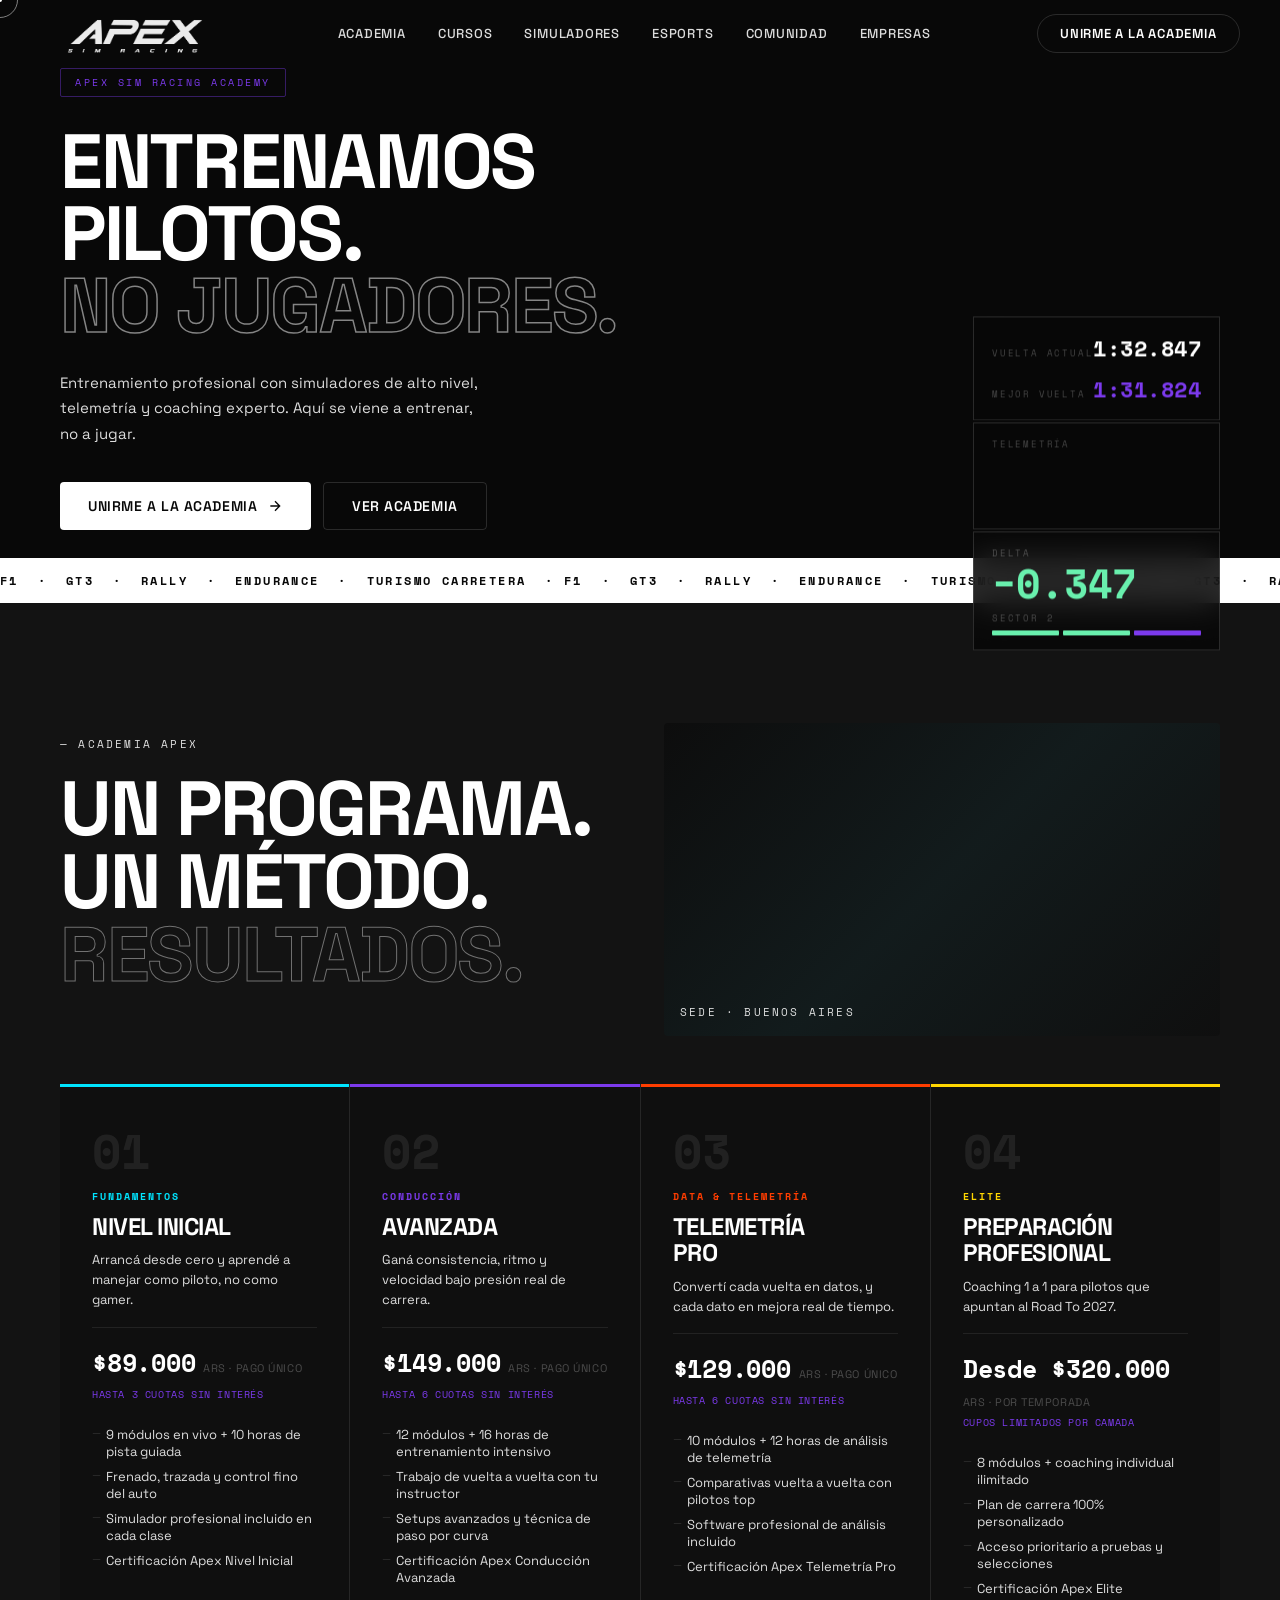
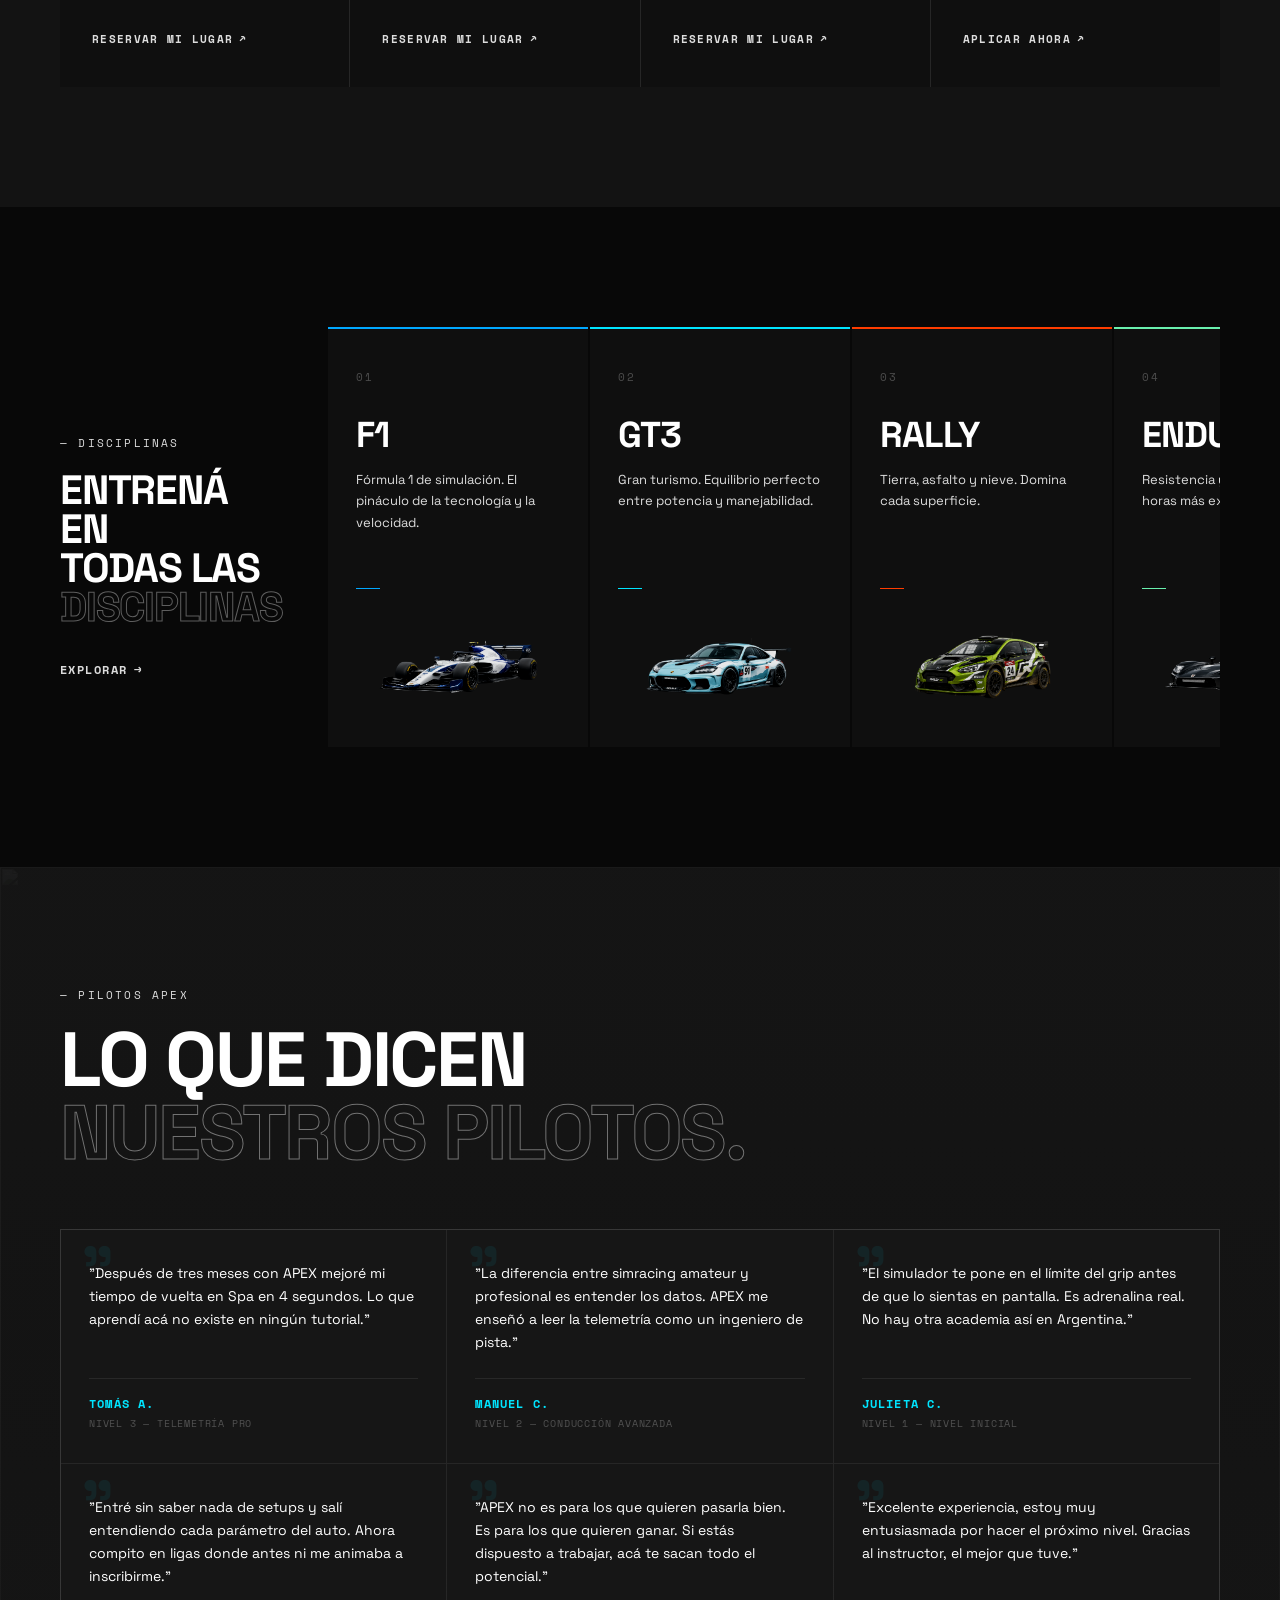
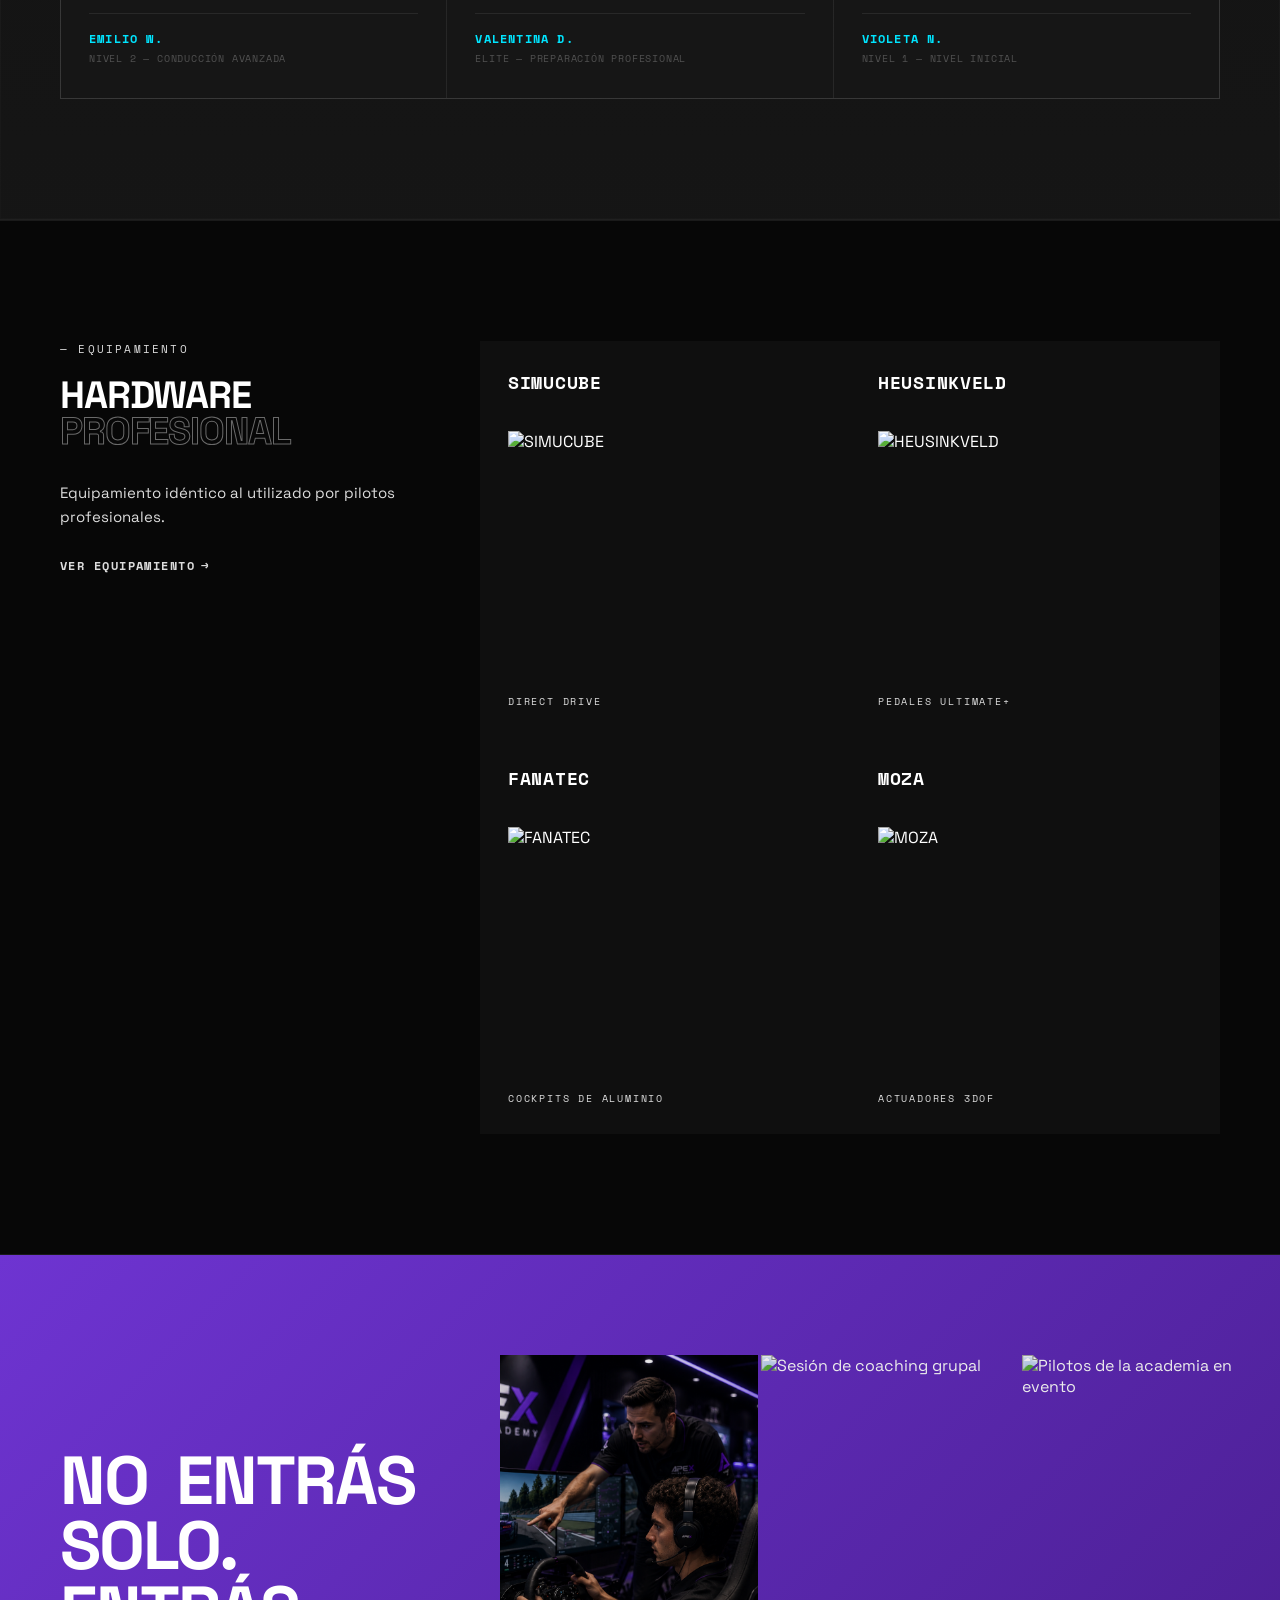
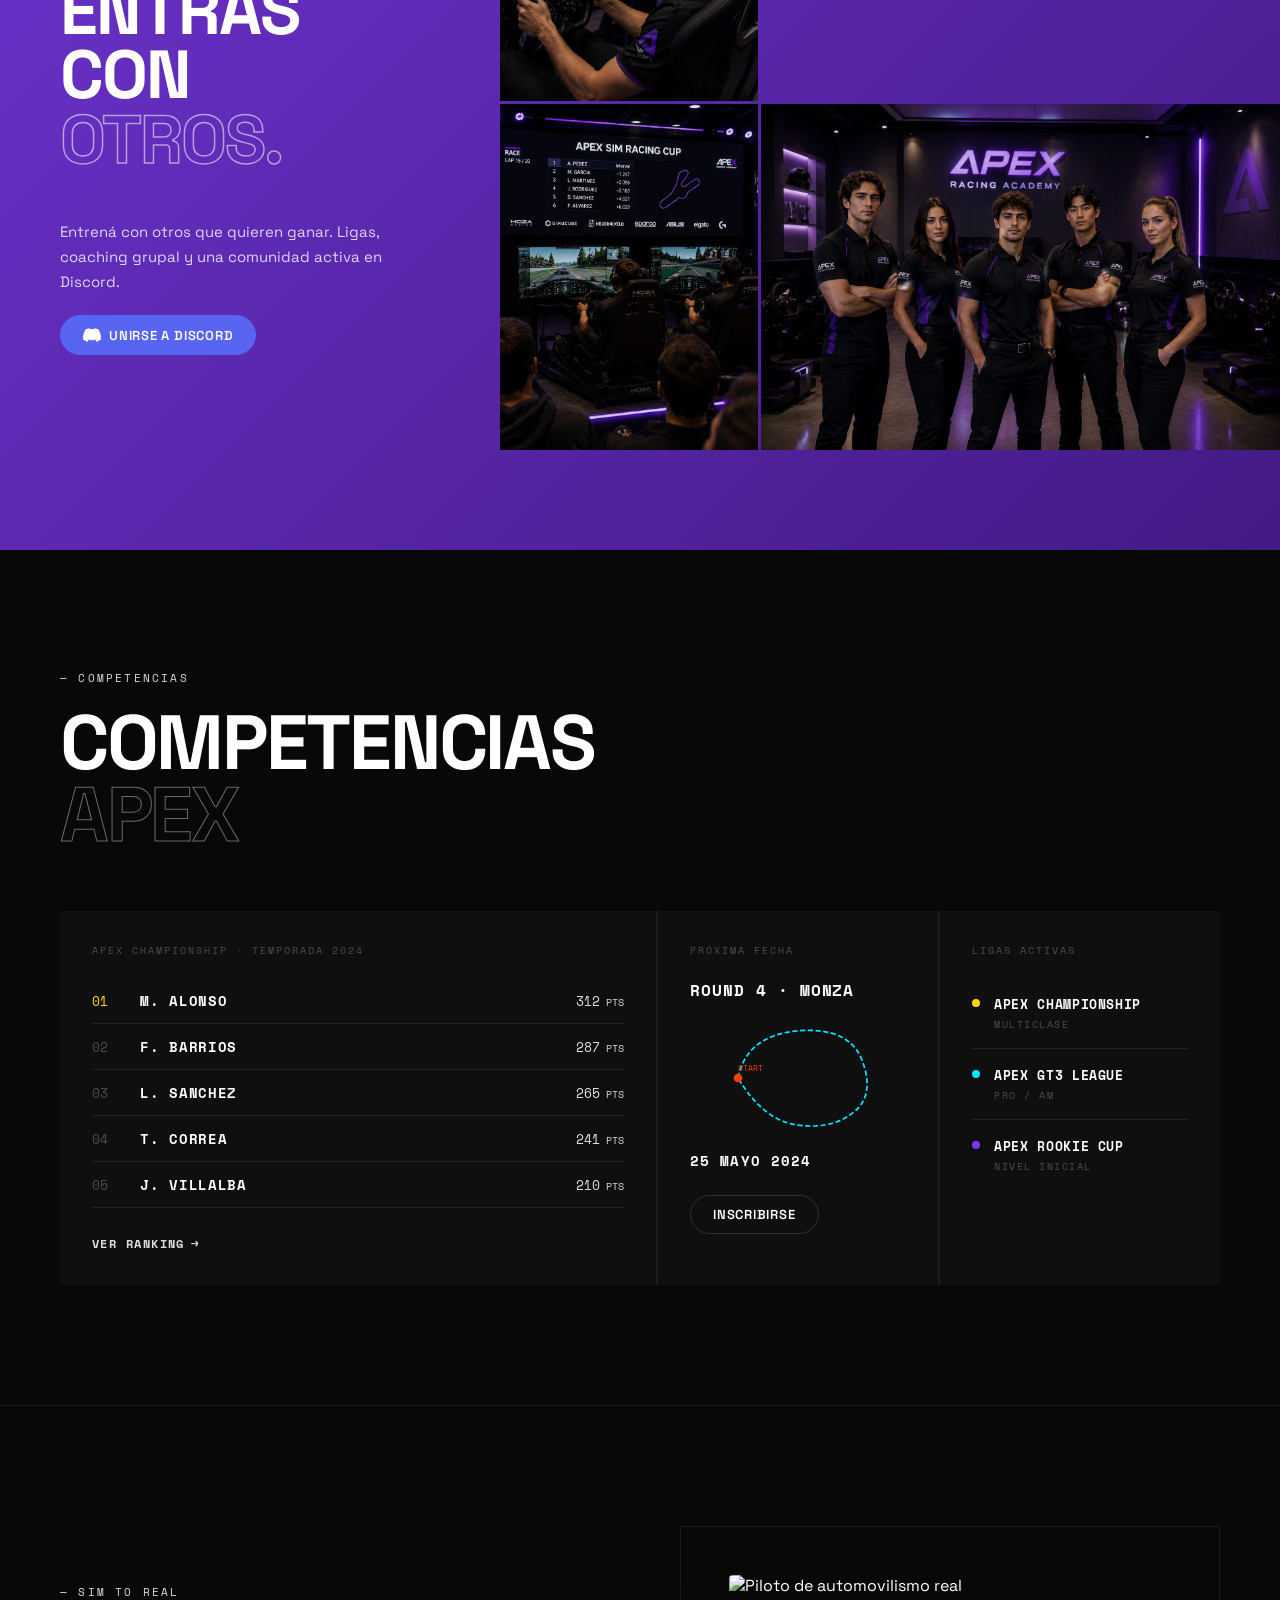
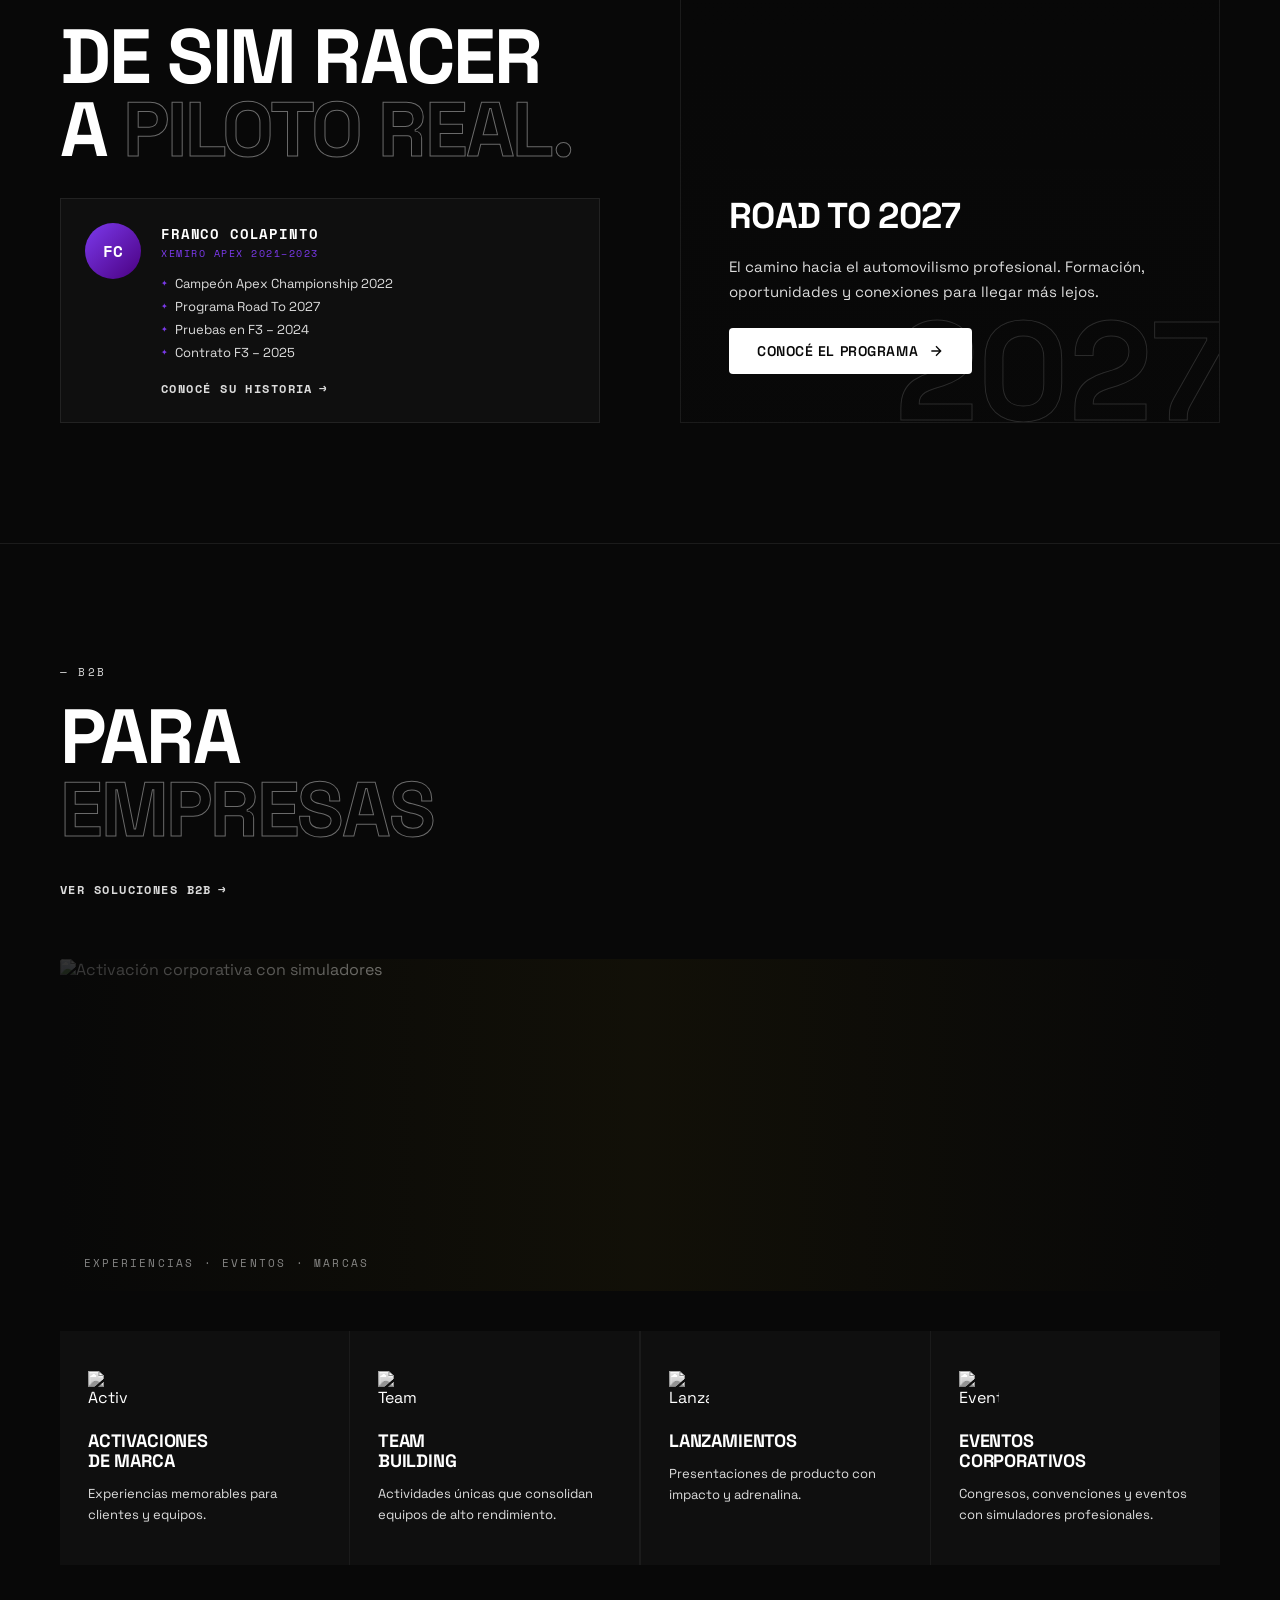
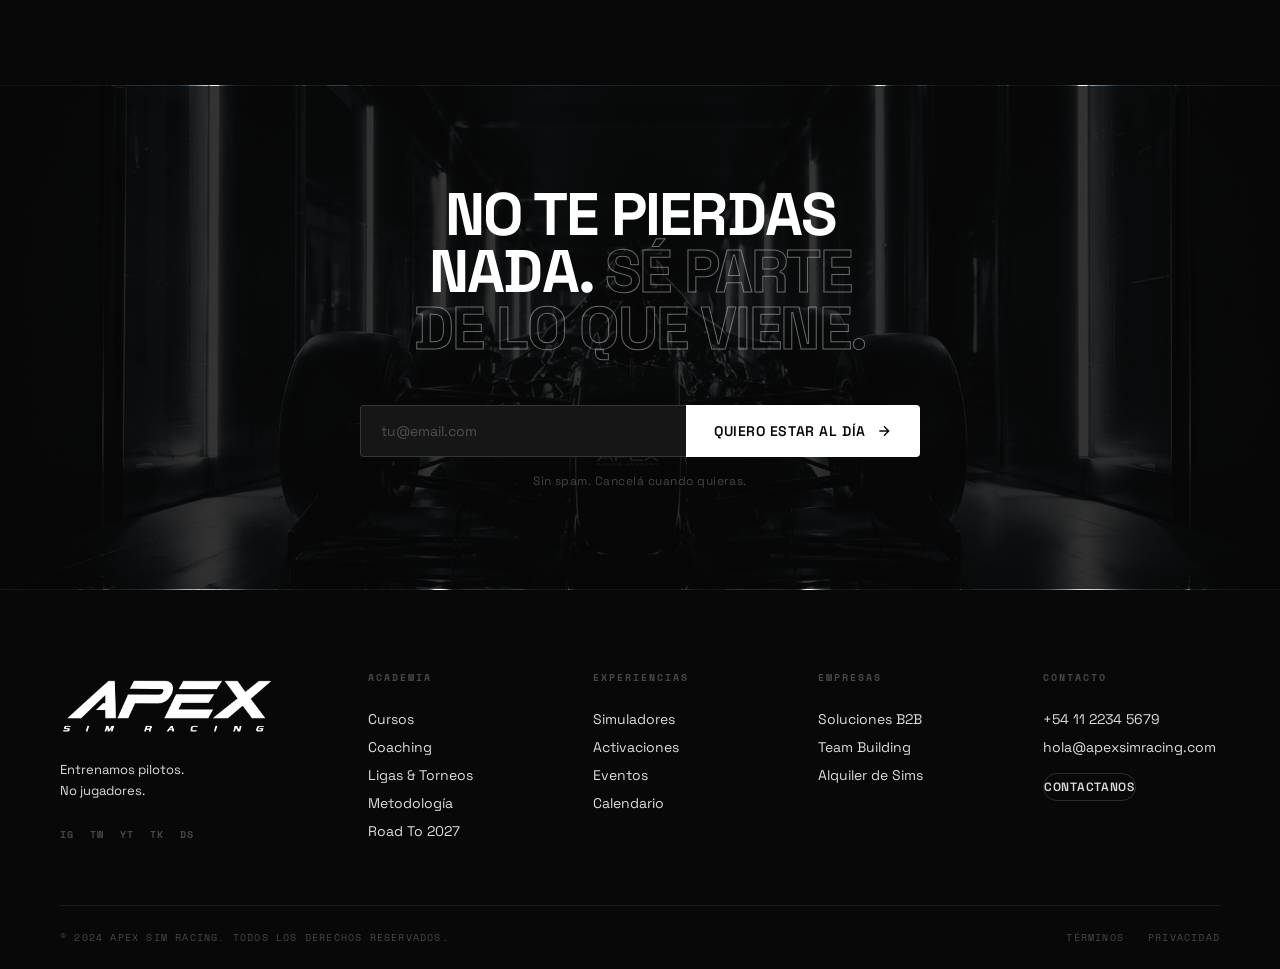
==== index.html @ a7303e26 "preentrega_v1" ====
<!DOCTYPE html>
<html lang="es">
<head>
  <meta charset="UTF-8" />
  <meta name="viewport" content="width=device-width, initial-scale=1.0" />
  <title>APEX Sim Racing Academy</title>
  <link rel="preconnect" href="https://fonts.googleapis.com" />
  <link rel="preconnect" href="https://fonts.gstatic.com" crossorigin />
  <link href="https://fonts.googleapis.com/css2?family=Space+Grotesk:wght@300;400;500;600;700&family=Space+Mono:ital,wght@0,400;0,700;1,400&display=swap" rel="stylesheet" />
  <link rel="stylesheet" href="styles.css" />
</head>
<body>

  <!-- CURSOR -->
  <div class="cursor" id="cursor"></div>
  <div class="cursor-dot" id="cursorDot"></div>

  <!-- NOISE OVERLAY -->
  <canvas class="noise-canvas" id="noiseCanvas"></canvas>

  <!-- ═══ NAVBAR ═══ -->
  <header class="navbar" id="navbar">
    <div class="nav-inner">
      <a href="#" class="nav-logo">
        <div class="disc-car-img">
          <img src="assets/logotipo.png" alt="logoapex" />
        </div>
      </a>

      <nav class="nav-links">
        <a href="#academia" class="nav-link" data-text="Academia">Academia</a>
        <a href="#cursos" class="nav-link" data-text="Cursos">Cursos</a>
        <a href="#simuladores" class="nav-link" data-text="Simuladores">Simuladores</a>
        <a href="#esports" class="nav-link" data-text="Esports">Esports</a>
        <a href="#comunidad" class="nav-link" data-text="Comunidad">Comunidad</a>
        <a href="#empresas" class="nav-link" data-text="Empresas">Empresas</a>
      </nav>

      <div class="nav-actions">
        <a href="#" class="btn-pill magnetic">Unirme a la Academia</a>
        <button class="nav-burger" id="burgerBtn" aria-label="Menu">
          <span></span><span></span>
        </button>
      </div>
    </div>
  </header>

  <!-- MOBILE MENU -->
  <div class="mobile-overlay" id="mobileOverlay">
    <nav class="mobile-nav">
      <a href="#academia">Academia</a>
      <a href="#cursos">Cursos</a>
      <a href="#simuladores">Simuladores</a>
      <a href="#esports">Esports</a>
      <a href="#comunidad">Comunidad</a>
      <a href="#empresas">Empresas</a>
      <a href="#" class="btn-pill">Unirme a la Academia</a>
    </nav>
  </div>

  <!-- ═══ HERO ═══ -->
  <section class="hero-section" id="hero">
      <div class="hero-bg-container"></div>
      
      <div class="hero-visual">
        <video autoplay loop muted playsinline class="hero-video-bg">
          <source src="assets/video_hero.mp4" type="video/mp4">
          Tu navegador no soporta el formato de video.
        </video>
        <div class="hero-img-overlay"></div>
      </div>

    <div class="hero-content">
      <div class="hero-badge glitch-hover" data-text="APEX SIM RACING ACADEMY">APEX SIM RACING ACADEMY</div>

      <h1 class="hero-title">
        <span class="title-line" data-speed="0">ENTRENAMOS</span>
        <span class="title-line" data-speed="0.3">PILOTOS.</span>
        <span class="title-line accent" data-speed="0.6">NO JUGADORES.</span>
      </h1>

      <p class="hero-desc">Entrenamiento profesional con simuladores de alto nivel,<br>telemetría y coaching experto. Aquí se viene a entrenar, <br>no a jugar.</p>

      <div class="hero-cta-row">
        <a href="#" class="btn-primary magnetic">
          <span>Unirme a la Academia</span>
          <svg viewBox="0 0 24 24" fill="none" stroke="currentColor" stroke-width="2"><path d="M5 12h14M12 5l7 7-7 7"/></svg>
        </a>
        <a href="#" class="btn-ghost magnetic">Ver Academia</a>
      </div>
    </div>

    <!-- HUD -->
    <div class="hero-hud" id="heroHud">
      <div class="hud-panel">
        <div class="hud-row">
          <span class="hud-label">VUELTA ACTUAL</span>
          <span class="hud-val" id="lapCurrent">1:32.847</span>
        </div>
        <div class="hud-row">
          <span class="hud-label">MEJOR VUELTA</span>
          <span class="hud-val purple" id="lapBest">1:31.824</span>
        </div>
      </div>
      <div class="hud-panel hud-tele">
        <span class="hud-label">TELEMETRÍA</span>
        <canvas id="teleCanvas" width="180" height="50"></canvas>
      </div>
      <div class="hud-panel">
        <span class="hud-label">DELTA</span>
        <span class="hud-delta" id="deltaVal">−0.347</span>
        <span class="hud-label" style="margin-top:8px">SECTOR 2</span>
        <div class="hud-sectors">
          <div class="sector green"></div>
          <div class="sector green"></div>
          <div class="sector purple"></div>
        </div>
      </div>
    </div>

    <div class="scroll-hint">
      <span>SCROLL</span>
      <div class="scroll-line"></div>
    </div>
  </section>

  <!-- ═══ MARQUEE ═══ -->
  <div class="marquee-bar">
    <div class="marquee-track">
      <span>F1 &nbsp;·&nbsp; GT3 &nbsp;·&nbsp; RALLY &nbsp;·&nbsp; ENDURANCE &nbsp;·&nbsp; TURISMO CARRETERA &nbsp;·&nbsp;</span>
      <span>F1 &nbsp;·&nbsp; GT3 &nbsp;·&nbsp; RALLY &nbsp;·&nbsp; ENDURANCE &nbsp;·&nbsp; TURISMO CARRETERA &nbsp;·&nbsp;</span>
      <span>F1 &nbsp;·&nbsp; GT3 &nbsp;·&nbsp; RALLY &nbsp;·&nbsp; ENDURANCE &nbsp;·&nbsp; TURISMO CARRETERA &nbsp;·&nbsp;</span>
    </div>
  </div>

  <!-- ═══ ACADEMIA ═══ -->
  <section class="section academia-section" id="academia">
    <div class="section-inner">

      <div class="academia-header-wrap">
        <div class="section-header">
          <span class="section-tag">— ACADEMIA APEX</span>
          <h2 class="section-title">UN PROGRAMA.<br>UN MÉTODO.<br><em>RESULTADOS.</em></h2>
        </div>
        <div class="academia-hero-img">
          <video autoplay loop muted playsinline id="Video_intro">
            <source src="assets/Video_intro.mp4" type="video/mp4">
          </video>
          <div class="academia-img-overlay"></div>
          <div class="academia-img-caption">
            <span class="section-tag" style="margin:0">SEDE · BUENOS AIRES</span>
          </div>
        </div>
      </div>


      <div class="programs-track" id="programsTrack">
        <a href="curso-nivel-inicial.html" class="program-card" data-index="01" style="--glow:#00E5FF">
          <div class="card-num">01</div>
          <div class="card-tag" style="color:#00E5FF">FUNDAMENTOS</div>
          <h3>NIVEL INICIAL</h3>
          <p class="card-desc">Arrancá desde cero y aprendé a manejar como piloto, no como gamer.</p>
          <div class="card-price">
            <span class="price-amount">$89.000</span>
            <span class="price-period">ARS · pago único</span>
          </div>
          <span class="price-note">HASTA 3 CUOTAS SIN INTERÉS</span>
          <ul>
            <li>9 módulos en vivo + 10 horas de pista guiada</li>
            <li>Frenado, trazada y control fino del auto</li>
            <li>Simulador profesional incluido en cada clase</li>
            <li>Certificación Apex Nivel Inicial</li>
          </ul>
          <span class="card-link">RESERVAR MI LUGAR <span>↗</span></span>
          <div class="card-glow"></div>
        </a>
    <div class="scroll-hint">
      <span>SCROLL</span>
      <div class="scroll-line"></div>
    </div>
        <div class="program-card" data-index="02" style="--glow:#7C3AED">
          <div class="card-num">02</div>
          <div class="card-tag" style="color:#7C3AED">CONDUCCIÓN</div>
          <h3>AVANZADA</h3>
          <p class="card-desc">Ganá consistencia, ritmo y velocidad bajo presión real de carrera.</p>
          <div class="card-price">
            <span class="price-amount">$149.000</span>
            <span class="price-period">ARS · pago único</span>
          </div>
          <span class="price-note">HASTA 6 CUOTAS SIN INTERÉS</span>
          <ul>
            <li>12 módulos + 16 horas de entrenamiento intensivo</li>
            <li>Trabajo de vuelta a vuelta con tu instructor</li>
            <li>Setups avanzados y técnica de paso por curva</li>
            <li>Certificación Apex Conducción Avanzada</li>
          </ul>
          <a href="#" class="card-link">RESERVAR MI LUGAR <span>↗</span></a>
          <div class="card-glow"></div>
        </div>

        <div class="program-card" data-index="03" style="--glow:#FF3D00">
          <div class="card-num">03</div>
          <div class="card-tag" style="color:#FF3D00">DATA &amp; TELEMETRÍA</div>
          <h3>TELEMETRÍA<br>PRO</h3>
          <p class="card-desc">Convertí cada vuelta en datos, y cada dato en mejora real de tiempo.</p>
          <div class="card-price">
            <span class="price-amount">$129.000</span>
            <span class="price-period">ARS · pago único</span>
          </div>
          <span class="price-note">HASTA 6 CUOTAS SIN INTERÉS</span>
          <ul>
            <li>10 módulos + 12 horas de análisis de telemetría</li>
            <li>Comparativas vuelta a vuelta con pilotos top</li>
            <li>Software profesional de análisis incluido</li>
            <li>Certificación Apex Telemetría Pro</li>
          </ul>
          <a href="#" class="card-link">RESERVAR MI LUGAR <span>↗</span></a>
          <div class="card-glow"></div>
        </div>

        <div class="program-card" data-index="04" style="--glow:#FFD600">
          <div class="card-num">04</div>
          <div class="card-tag" style="color:#FFD600">ELITE</div>
          <h3>PREPARACIÓN<br>PROFESIONAL</h3>
          <p class="card-desc">Coaching 1 a 1 para pilotos que apuntan al Road To 2027.</p>
          <div class="card-price">
            <span class="price-amount">Desde $320.000</span>
            <span class="price-period">ARS · por temporada</span>
          </div>
          <span class="price-note">CUPOS LIMITADOS POR CAMADA</span>
          <ul>
            <li>8 módulos + coaching individual ilimitado</li>
            <li>Plan de carrera 100% personalizado</li>
            <li>Acceso prioritario a pruebas y selecciones</li>
            <li>Certificación Apex Elite</li>
          </ul>
          <a href="#" class="card-link">APLICAR AHORA <span>↗</span></a>
          <div class="card-glow"></div>
        </div>
      </div>
    </div>
  </section>

  <!-- ═══ DISCIPLINES — horizontal scroll ═══ -->
  <section class="section disc-section" id="cursos">
    <div class="disc-sticky">
      <div class="disc-left">
        <span class="section-tag">— DISCIPLINAS</span>
        <h2 class="disc-title">ENTRENÁ EN<br>TODAS LAS<br><em>DISCIPLINAS</em></h2>
        <a href="#" class="link-arrow">EXPLORAR <span>→</span></a>
      </div>
      <div class="disc-scroll-area" id="discScroll">
        <div class="disc-cards-row">
          <div class="disc-card" style="--accent:#00A8FF">
            <div class="disc-inner">
              <span class="disc-num">01</span>
              <h3>F1</h3>
              <p>Fórmula 1 de simulación. El pináculo de la tecnología y la velocidad.</p>
              <div class="disc-line"></div>
              <div class="disc-car-img">
                <img src="assets/auto1.png" alt="F1" />
              </div>
            </div>
          </div>
          <div class="disc-card" style="--accent:#00E5FF">
            <div class="disc-inner">
              <span class="disc-num">02</span>
              <h3>GT3</h3>
              <p>Gran turismo. Equilibrio perfecto entre potencia y manejabilidad.</p>
              <div class="disc-line"></div>
              <div class="disc-car-img">
                <img src="assets/auto2.png" alt="GT3" />
              </div>
            </div>
          </div>
          <div class="disc-card" style="--accent:#FF3D00">
            <div class="disc-inner">
              <span class="disc-num">03</span>
              <h3>RALLY</h3>
              <p>Tierra, asfalto y nieve. Domina cada superficie.</p>
              <div class="disc-line"></div>
              <div class="disc-car-img">
                <img src="assets/auto5.png" alt="Rally" />
              </div>
            </div>
          </div>
          <div class="disc-card" style="--accent:#69F0AE">
            <div class="disc-inner">
              <span class="disc-num">04</span>
              <h3>ENDURANCE</h3>
              <p>Resistencia y estrategia. Las 24 horas más exigentes del sim.</p>
              <div class="disc-line"></div>
              <div class="disc-car-img">
                <img src="assets/auto3.png" alt="Endurance" />
              </div>
            </div>
          </div>
          <div class="disc-card" style="--accent:#FFD600">
            <div class="disc-inner">
              <span class="disc-num">05</span>
              <h3>TURISMO<br>CARRETERA</h3>
              <p>La escuela argentina del automovilismo, en simulación.</p>
              <div class="disc-line"></div>
              <div class="disc-car-img">
                <img src="assets/auto4.png" alt="Turismo Carretera" />
              </div>
            </div>
          </div>
        </div>
      </div>
    </div>
  </section>

  <!-- ═══ TESTIMONIOS ═══ -->
  <section class="section testimonials-section" id="testimonios">
    <div class="testi-bg-img">
      <img src="https://images.unsplash.com/photo-1541348263662-e068662d82af?w=1600&q=70&auto=format&fit=crop" alt="" aria-hidden="true" />
      <div class="testi-bg-overlay"></div>
    </div>
    <div class="section-inner" style="position:relative;z-index:2">
      <div class="section-header">
        <span class="section-tag">— PILOTOS APEX</span>
        <h2 class="section-title">LO QUE DICEN<br><em>NUESTROS PILOTOS.</em></h2>
      </div>

      <div class="testi-grid">
        <div class="testi-card">
          <div class="testi-quote">"Después de tres meses con APEX mejoré mi tiempo de vuelta en Spa en 4 segundos. Lo que aprendí acá no existe en ningún tutorial."</div>
          <div class="testi-author">
            <span class="testi-name">TOMÁS A.</span>
            <span class="testi-level">NIVEL 3 — TELEMETRÍA PRO</span>
          </div>
        </div>
        <div class="testi-card">
          <div class="testi-quote">"La diferencia entre simracing amateur y profesional es entender los datos. APEX me enseñó a leer la telemetría como un ingeniero de pista."</div>
          <div class="testi-author">
            <span class="testi-name">MANUEL C.</span>
            <span class="testi-level">NIVEL 2 — CONDUCCIÓN AVANZADA</span>
          </div>
        </div>
        <div class="testi-card">
          <div class="testi-quote">"El simulador te pone en el límite del grip antes de que lo sientas en pantalla. Es adrenalina real. No hay otra academia así en Argentina."</div>
          <div class="testi-author">
            <span class="testi-name">JULIETA C.</span>
            <span class="testi-level">NIVEL 1 — NIVEL INICIAL</span>
          </div>
        </div>
        <div class="testi-card">
          <div class="testi-quote">"Entré sin saber nada de setups y salí entendiendo cada parámetro del auto. Ahora compito en ligas donde antes ni me animaba a inscribirme."</div>
          <div class="testi-author">
            <span class="testi-name">EMILIO W.</span>
            <span class="testi-level">NIVEL 2 — CONDUCCIÓN AVANZADA</span>
          </div>
        </div>
        <div class="testi-card">
          <div class="testi-quote">"APEX no es para los que quieren pasarla bien. Es para los que quieren ganar. Si estás dispuesto a trabajar, acá te sacan todo el potencial."</div>
          <div class="testi-author">
            <span class="testi-name">VALENTINA D.</span>
            <span class="testi-level">ELITE — PREPARACIÓN PROFESIONAL</span>
          </div>
        </div>
        <div class="testi-card">
          <div class="testi-quote">"Excelente experiencia, estoy muy entusiasmada por hacer el próximo nivel. Gracias al instructor, el mejor que tuve."</div>
          <div class="testi-author">
            <span class="testi-name">VIOLETA N.</span>
            <span class="testi-level">NIVEL 1 — NIVEL INICIAL</span>
          </div>
        </div>
      </div>
    </div><!-- /.section-inner -->
  </section>

  <!-- ═══ HARDWARE ═══ -->
  <section class="section hardware-section" id="simuladores">
    <div class="section-inner hardware-layout">
      <div class="hw-header">
        <span class="section-tag">— EQUIPAMIENTO</span>
        <h2 class="section-title">HARDWARE<br><em>PROFESIONAL</em></h2>
        <p class="hw-desc">Equipamiento idéntico al utilizado por pilotos profesionales.</p>
        <a href="#" class="link-arrow">VER EQUIPAMIENTO <span>→</span></a>
      </div>

      <div class="hw-brands">
        <div class="hw-brand" data-brand="SIMUCUBE">
          <div class="hw-brand-inner">
            <span class="hw-brand-name">SIMUCUBE</span>
            <img src="assets/simucube.png" alt="SIMUCUBE" />
            <span class="hw-brand-tag">DIRECT DRIVE</span>
          </div>
          <div class="hw-brand-line"></div>
        </div>
        <div class="hw-brand" data-brand="HEUSINKVELD">
          <div class="hw-brand-inner">
            <span class="hw-brand-name">HEUSINKVELD</span>
            <img src="assets/heusinkveld.png" alt="HEUSINKVELD" />
            <span class="hw-brand-tag">PEDALES ULTIMATE+</span>
          </div>
          <div class="hw-brand-line"></div>
        </div>
        <div class="hw-brand" data-brand="FANATEC">
          <div class="hw-brand-inner">
            <span class="hw-brand-name">FANATEC</span>
            <img src="assets/fanatec.png" alt="FANATEC" />
            <span class="hw-brand-tag">COCKPITS DE ALUMINIO</span>
          </div>
          <div class="hw-brand-line"></div>
        </div>
        <div class="hw-brand" data-brand="MOZA">
          <div class="hw-brand-inner">
            <span class="hw-brand-name">MOZA</span>
            <img src="assets/moza.png" alt="MOZA" />
            <span class="hw-brand-tag">ACTUADORES 3DOF</span>
          </div>
          <div class="hw-brand-line"></div>
        </div>
      </div>
    </div>
  </section>

  <!-- ═══ COMMUNITY ═══ -->
  <section class="section community-section" id="comunidad">
    <div class="community-inner">
      <h2 class="community-title">
        <span class="reveal-word">NO</span>
        <span class="reveal-word">ENTRÁS</span>
        <span class="reveal-word">SOLO.</span>
        <br>
        <span class="reveal-word">ENTRÁS CON</span>
        <span class="reveal-word accent">OTROS.</span>
      </h2>
      <div class="community-sub">
        <p>Entrená con otros que quieren ganar. Ligas, coaching grupal y una comunidad activa en Discord.</p>
        <a href="#" class="btn-pill magnetic discord-btn">
          <svg viewBox="0 0 24 24" width="18" height="18" fill="currentColor"><path d="M20.317 4.37a19.791 19.791 0 0 0-4.885-1.515.074.074 0 0 0-.079.037c-.21.375-.444.864-.608 1.25a18.27 18.27 0 0 0-5.487 0 12.64 12.64 0 0 0-.617-1.25.077.077 0 0 0-.079-.037A19.736 19.736 0 0 0 3.677 4.37a.07.07 0 0 0-.032.027C.533 9.046-.32 13.58.099 18.057.101 18.08.11 18.1.128 18.115a19.9 19.9 0 0 0 5.993 3.03.078.078 0 0 0 .084-.028 14.09 14.09 0 0 0 1.226-1.994.076.076 0 0 0-.041-.106 13.107 13.107 0 0 1-1.872-.892.077.077 0 0 1-.008-.128 10.2 10.2 0 0 0 .372-.292.074.074 0 0 1 .077-.01c3.928 1.793 8.18 1.793 12.062 0a.074.074 0 0 1 .078.01c.12.098.246.198.373.292a.077.077 0 0 1-.006.127 12.299 12.299 0 0 1-1.873.892.077.077 0 0 0-.041.107c.36.698.772 1.362 1.225 1.993a.076.076 0 0 0 .084.028 19.839 19.839 0 0 0 6.002-3.03.077.077 0 0 0 .032-.054c.5-5.177-.838-9.674-3.549-13.66a.061.061 0 0 0-.031-.03z"/></svg>
          Unirse a Discord
        </a>
      </div>
    </div>
    <div class="community-grid" id="communityGrid">
      <img src="assets/Entrenamiento_APEX.png" alt="Piloto entrenando en simulador Apex" />
      <img src="assets/gallery4.jpg" alt="Sesión de coaching grupal" />
      <img src="assets/gallery5.jpg" alt="Pilotos de la academia en evento" />
      <img src="assets/Competencia_APEX_Cup.png" alt="Comunidad Apex compitiendo en liga" />
      <img class="cg-wide" src="assets/Equipo_Apex.png" alt="Encuentro de la comunidad Apex Sim Racing" />
    </div>
  </section>

  <!-- ═══ COMPETITIONS ═══ -->
  <section class="section competitions-section" id="esports">
    <div class="section-inner">
      <div class="comp-header">
        <span class="section-tag">— COMPETENCIAS</span>
        <h2 class="section-title">COMPETENCIAS<br><em>APEX</em></h2>
      </div>

      <div class="comp-grid">
        <div class="comp-standings">
          <div class="comp-label">APEX CHAMPIONSHIP · TEMPORADA 2024</div>
          <table class="standings">
            <tr class="s-row first"><td class="s-pos">01</td><td class="s-name">M. ALONSO</td><td class="s-pts">312</td></tr>
            <tr class="s-row"><td class="s-pos">02</td><td class="s-name">F. BARRIOS</td><td class="s-pts">287</td></tr>
            <tr class="s-row"><td class="s-pos">03</td><td class="s-name">L. SANCHEZ</td><td class="s-pts">265</td></tr>
            <tr class="s-row"><td class="s-pos">04</td><td class="s-name">T. CORREA</td><td class="s-pts">241</td></tr>
            <tr class="s-row"><td class="s-pos">05</td><td class="s-name">J. VILLALBA</td><td class="s-pts">210</td></tr>
          </table>
          <a href="#" class="link-arrow">VER RANKING <span>→</span></a>
        </div>

        <div class="comp-next">
          <div class="comp-label">PRÓXIMA FECHA</div>
          <div class="next-race-name">ROUND 4 · MONZA</div>
          <svg viewBox="0 0 200 140" class="track-svg">
            <path d="M30,70 Q40,20 100,15 Q160,10 175,50 Q190,90 165,110 Q140,130 100,125 Q60,120 30,70Z" fill="none" stroke="#00E5FF" stroke-width="2" stroke-dasharray="6,3"/>
            <circle cx="30" cy="70" r="5" fill="#FF3D00"/>
            <text x="30" y="62" fill="#FF3D00" font-size="9" font-family="Space Mono">START</text>
          </svg>
          <div class="next-date">25 MAYO 2024</div>
          <a href="#" class="btn-pill magnetic" style="margin-top:16px;display:inline-block">INSCRIBIRSE</a>
        </div>

        <div class="comp-leagues">
          <div class="comp-label">LIGAS ACTIVAS</div>
          <div class="league-item">
            <div class="league-dot" style="background:#FFD600"></div>
            <div>
              <div class="league-name">APEX CHAMPIONSHIP</div>
              <div class="league-class">MULTICLASE</div>
            </div>
          </div>
          <div class="league-item">
            <div class="league-dot" style="background:#00E5FF"></div>
            <div>
              <div class="league-name">APEX GT3 LEAGUE</div>
              <div class="league-class">PRO / AM</div>
            </div>
          </div>
          <div class="league-item">
            <div class="league-dot" style="background:#7C3AED"></div>
            <div>
              <div class="league-name">APEX ROOKIE CUP</div>
              <div class="league-class">NIVEL INICIAL</div>
            </div>
          </div>
        </div>
      </div>
    </div>
  </section>

  <!-- ═══ SIM TO REAL ═══ -->
  <section class="section str-section">
    <div class="str-inner">
      <div class="str-text">
        <span class="section-tag">— SIM TO REAL</span>
        <h2 class="section-title">DE SIM RACER<br>A <em>PILOTO REAL.</em></h2>
        <div class="driver-card">
          <div class="driver-avatar">FC</div>
          <div>
            <div class="driver-name">FRANCO COLAPINTO</div>
            <div class="driver-era">XEMIRO APEX 2021–2023</div>
            <ul class="driver-list">
              <li>Campeón Apex Championship 2022</li>
              <li>Programa Road To 2027</li>
              <li>Pruebas en F3 – 2024</li>
              <li>Contrato F3 – 2025</li>
            </ul>
            <a href="#" class="link-arrow">CONOCÉ SU HISTORIA <span>→</span></a>
          </div>
        </div>
      </div>
      <div class="str-road">
        <div class="str-road-img">
          <img src="https://images.unsplash.com/photo-1504701954957-2010ec3bcec1?w=700&q=80&auto=format&fit=crop" alt="Piloto de automovilismo real" />
          <div class="str-road-img-overlay"></div>
        </div>
        <div class="road-year">2027</div>
        <h3>ROAD TO 2027</h3>
        <p>El camino hacia el automovilismo profesional. Formación, oportunidades y conexiones para llegar más lejos.</p>
        <a href="#" class="btn-primary magnetic" style="margin-top:24px">
          <span>Conocé el Programa</span>
          <svg viewBox="0 0 24 24" fill="none" stroke="currentColor" stroke-width="2"><path d="M5 12h14M12 5l7 7-7 7"/></svg>
        </a>
      </div>
    </div>
  </section>

  <!-- ═══ EMPRESAS ═══ -->
  <section class="section empresas-section" id="empresas">
    <div class="section-inner">
      <div class="emp-header">
        <span class="section-tag">— B2B</span>
        <h2 class="section-title">PARA<br><em>EMPRESAS</em></h2>
        <a href="#" class="link-arrow">VER SOLUCIONES B2B <span>→</span></a>
      </div>
        <div class="emp-img-banner">
        <img src="https://images.unsplash.com/photo-1511578194003-00c80e42dc9b?w=1400&q=80&auto=format&fit=crop" alt="Activación corporativa con simuladores" />
        <div class="emp-img-overlay"></div>
        <div class="emp-img-text">
          <span class="section-tag" style="margin:0;color:rgba(255,255,255,0.5)">EXPERIENCIAS · EVENTOS · MARCAS</span>
        </div>
      </div>
      <div class="emp-grid">
        <div class="emp-card magnetic">
          <div class="emp-icon-wrap"><img src="assets/icon-activaciones-marca.png" alt="Activaciones de marca" /></div>
          <h4>ACTIVACIONES<br>DE MARCA</h4>
          <p>Experiencias memorables para clientes y equipos.</p>
        </div>
        <div class="emp-card magnetic">
          <div class="emp-icon-wrap"><img src="assets/icon-team-building.png" alt="Team building" /></div>
          <h4>TEAM<br>BUILDING</h4>
          <p>Actividades únicas que consolidan equipos de alto rendimiento.</p>
        </div>
        <div class="emp-card magnetic">
          <div class="emp-icon-wrap"><img src="assets/icon-lanzamiento-producto.png" alt="Lanzamientos de producto" /></div>
          <h4>LANZAMIENTOS</h4>
          <p>Presentaciones de producto con impacto y adrenalina.</p>
        </div>
        <div class="emp-card magnetic">
          <div class="emp-icon-wrap"><img src="assets/icon-evento-corporativo.png" alt="Eventos corporativos" /></div>
          <h4>EVENTOS<br>CORPORATIVOS</h4>
          <p>Congresos, convenciones y eventos con simuladores profesionales.</p>
        </div>
      </div>
    </div>
  </section>

  <!-- ═══ NEWSLETTER ═══ -->
  <section class="newsletter-section">
    <div class="nl-inner">
      <h2>NO TE PIERDAS<br>NADA. <em>SÉ PARTE<br>DE LO QUE VIENE.</em></h2>
      <div class="nl-form">
        <input type="email" id="nlEmail" placeholder="tu@email.com" class="nl-input" />
        <button class="btn-primary magnetic" id="nlBtn">
          <span>QUIERO ESTAR AL DÍA</span>
          <svg viewBox="0 0 24 24" fill="none" stroke="currentColor" stroke-width="2"><path d="M5 12h14M12 5l7 7-7 7"/></svg>
        </button>
      </div>
      <p class="nl-fine">Sin spam. Cancelá cuando quieras.</p>
    </div>
  </section>

  <!-- ═══ FOOTER ═══ -->
  <footer class="footer">
    <div class="footer-inner">
      <div class="footer-top">
        <div class="footer-brand">
          <img src="assets/logotipofooter.png" alt="logoapexfinal" />
          <p class="footer-tagline">Entrenamos pilotos.<br>No jugadores.</p>
          <div class="footer-socials">
            <a href="#" aria-label="Instagram">IG</a>
            <a href="#" aria-label="Twitter">TW</a>
            <a href="#" aria-label="YouTube">YT</a>
            <a href="#" aria-label="TikTok">TK</a>
            <a href="#" aria-label="Discord">DS</a>
          </div>
        </div>

        <div class="footer-col">
          <h5>ACADEMIA</h5>
          <a href="#">Cursos</a>
          <a href="#">Coaching</a>
          <a href="#">Ligas &amp; Torneos</a>
          <a href="#">Metodología</a>
          <a href="#">Road To 2027</a>
        </div>
        <div class="footer-col">
          <h5>EXPERIENCIAS</h5>
          <a href="#">Simuladores</a>
          <a href="#">Activaciones</a>
          <a href="#">Eventos</a>
          <a href="#">Calendario</a>
        </div>
        <div class="footer-col">
          <h5>EMPRESAS</h5>
          <a href="#">Soluciones B2B</a>
          <a href="#">Team Building</a>
          <a href="#">Alquiler de Sims</a>
        </div>
        <div class="footer-col">
          <h5>CONTACTO</h5>
          <a href="tel:+541123456789">+54 11 2234 5679</a>
          <a href="mailto:hola@apexsimracing.com">hola@apexsimracing.com</a>
          <a href="#" class="btn-pill" style="margin-top:12px;display:inline-block;font-size:12px">CONTACTANOS</a>
        </div>
      </div>

      <div class="footer-bottom">
        <span>© 2024 APEX SIM RACING. TODOS LOS DERECHOS RESERVADOS.</span>
        <div class="footer-legal">
          <a href="#">Términos</a>
          <a href="#">Privacidad</a>
        </div>
      </div>
    </div>
  </footer>

  <script src="main.js"></script>
</body>
</html>
---- styles.css ----
/* ═══════════════════════════════════════════════════════
   APEX SIM RACING — APEChain-inspired Dark Brutalist UI
   ═══════════════════════════════════════════════════════ */

/* ── TOKENS ── */
:root {
  --bg:       #080808;
  --bg2:      #0f0f0f;
  --bg3:      #161616;
  --border:   rgba(255,255,255,0.08);
  --border2:  rgba(255,255,255,0.14);
  --white:    #ffffff;
  --muted:    rgba(255, 255, 255, 0.86);
  --muted2:   rgba(255,255,255,0.25);

  --cyan:     #00E5FF;
  --purple:   #7C3AED;
  --purple-deep: #4a0080;
  --red:      #FF3D00;
  --yellow:   #FFD600;
  --green:    #69F0AE;
  --pink:     #B5005A;

  --font:     'Space Grotesk', sans-serif;
  --mono:     'Space Mono', monospace;

  --nav-h:    68px;
  --ease:     cubic-bezier(0.16, 1, 0.3, 1);
}

/* ── RESET ── */
*, *::before, *::after { box-sizing: border-box; margin: 0; padding: 0; }
html { scroll-behavior: smooth; font-size: 16px; }
body {
  font-family: var(--font);
  background: var(--bg);
  color: var(--white);
  overflow-x: hidden;
  cursor: none;
}
a { text-decoration: none; color: inherit; }
ul { list-style: none; }
button { border: none; cursor: none; background: none; font-family: inherit; }
img { display: block; max-width: 100%; }

/* ── SCROLLBAR ── */
::-webkit-scrollbar { width: 4px; }
::-webkit-scrollbar-track { background: var(--bg); }
::-webkit-scrollbar-thumb { background: var(--border2); border-radius: 4px; }

/* ── GLOBAL PARTICLE GRID CANVAS ── */
#globalParticleCanvas {
  position: fixed;
  inset: 0;
  pointer-events: none;
  z-index: 0;
}

/* Ensure all page sections stack above the global canvas */
.navbar,
.mobile-overlay,
.hero,
.marquee-bar,
.section,
.academia-section,
.disc-section,
.testimonials-section,
.faq-section,
.hardware-section,
.community-section,
.competitions-section,
.str-section,
.empresas-section,
.newsletter-section,
.footer {
  position: relative;
  z-index: 1;
}

/* NOISE OVERLAY */
/* ── NOISE CANVAS ── */
.noise-canvas {
  position: fixed;
  inset: 0;
  pointer-events: none;
  z-index: 9999;
  opacity: 0.03;
  mix-blend-mode: overlay;
}

/* ═══ CUSTOM CURSOR ═══ */
.cursor {
  position: fixed;
  width: 36px;
  height: 36px;
  border: 1px solid rgba(255,255,255,0.5);
  border-radius: 50%;
  pointer-events: none;
  z-index: 10000;
  transform: translate(-50%, -50%);
  transition: width 0.3s var(--ease), height 0.3s var(--ease),
              border-color 0.3s var(--ease), background 0.3s var(--ease);
  mix-blend-mode: difference;
}
.cursor.hovering {
  width: 56px;
  height: 56px;
  background: rgba(255,255,255,0.08);
  border-color: var(--white);
}
.cursor.clicking {
  width: 24px;
  height: 24px;
}

.cursor-dot {
  position: fixed;
  width: 4px;
  height: 4px;
  background: var(--white);
  border-radius: 50%;
  pointer-events: none;
  z-index: 10001;
  transform: translate(-50%, -50%);
}

/* ═══ NAVBAR ═══ */
.navbar {
  position: fixed;
  top: 0; left: 0; right: 0;
  z-index: 500;
  height: var(--nav-h);
  border-bottom: 1px solid transparent;
  transition: border-color 0.4s, background 0.4s;
}
.navbar.scrolled {
  background: rgba(8,8,8,0.92);
  backdrop-filter: blur(20px);
  border-bottom-color: var(--border);
}

.nav-inner {
  display: flex;
  align-items: center;
  height: 100%;
  padding: 0 40px;
  gap: 40px;
}

.nav-logo {
  display: flex;
  align-items: center;
  gap: 10px;
  flex-shrink: 0;
  text-decoration: none;
}
.logo-mark {
  width: 20px;
  height: 20px;
  color: var(--white);
}
.logo-text {
  font-family: var(--mono);
  font-size: 14px;
  font-weight: 700;
  letter-spacing: 0.1em;
  display: flex;
  flex-direction: column;
  line-height: 1;
  gap: 1px;
  color: var(--white);
}
.logo-sub {
  font-size: 8px;
  letter-spacing: 0.25em;
  color: var(--cyan);
  font-family: var(--mono);
}

.nav-links {
  display: flex;
  gap: 32px;
  flex: 1;
  justify-content: center;
}

.nav-link {
  font-size: 13px;
  font-weight: 500;
  letter-spacing: 0.06em;
  color: var(--muted);
  text-transform: uppercase;
  position: relative;
  transition: color 0.25s;
  padding: 4px 0;
}
.nav-link::after {
  content: '';
  position: absolute;
  bottom: 0; left: 0;
  width: 0; height: 1px;
  background: var(--white);
  transition: width 0.3s var(--ease);
}
.nav-link:hover { color: var(--white); }
.nav-link:hover::after { width: 100%; }

.nav-actions {
  display: flex;
  align-items: center;
  gap: 16px;
  flex-shrink: 0;
}

.nav-burger {
  display: none;
  flex-direction: column;
  gap: 6px;
  padding: 6px;
  cursor: none;
}
.nav-burger span {
  display: block;
  width: 20px;
  height: 1.5px;
  background: var(--white);
  border-radius: 2px;
  transition: all 0.3s var(--ease);
  transform-origin: center;
}
.nav-burger.open span:nth-child(1) { transform: translateY(3.75px) rotate(45deg); }
.nav-burger.open span:nth-child(2) { transform: translateY(-3.75px) rotate(-45deg); }

/* ── BUTTONS ── */
.btn-pill {
  display: inline-flex;
  align-items: center;
  gap: 8px;
  font-family: var(--font);
  font-size: 13px;
  font-weight: 600;
  letter-spacing: 0.06em;
  text-transform: uppercase;
  padding: 10px 22px;
  border-radius: 100px;
  border: 1px solid var(--border2);
  color: var(--white);
  transition: background 0.25s, border-color 0.25s, transform 0.2s;
  background: transparent;
  cursor: none;
}
.btn-pill:hover {
  background: rgba(255,255,255,0.08);
  border-color: rgba(255,255,255,0.3);
}
.discord-btn { background: #5865F2; border-color: #5865F2; }
.discord-btn:hover { background: #4752c4; border-color: #4752c4; }

.btn-primary {
  display: inline-flex;
  align-items: center;
  gap: 10px;
  font-family: var(--font);
  font-size: 14px;
  font-weight: 600;
  letter-spacing: 0.04em;
  text-transform: uppercase;
  padding: 14px 28px;
  border-radius: 4px;
  background: var(--white);
  color: var(--bg);
  transition: background 0.25s, transform 0.2s;
  cursor: none;
  border: none;
}
.btn-primary svg { width: 16px; height: 16px; transition: transform 0.25s; }
.btn-primary:hover { background: #ece2fb; }
.btn-primary:hover svg { transform: translateX(4px); }

.btn-ghost {
  display: inline-flex;
  align-items: center;
  gap: 8px;
  font-family: var(--font);
  font-size: 14px;
  font-weight: 600;
  letter-spacing: 0.04em;
  text-transform: uppercase;
  padding: 14px 28px;
  border-radius: 4px;
  border: 1px solid var(--border2);
  color: var(--white);
  background: transparent;
  transition: border-color 0.25s, background 0.25s;
  cursor: none;
}
.btn-ghost:hover {
  border-color: rgba(255,255,255,0.4);
  background: rgba(255,255,255,0.04);
}

/* ── MOBILE OVERLAY ── */
.mobile-overlay {
  position: fixed;
  inset: 0;
  background: var(--bg);
  z-index: 400;
  display: flex;
  align-items: center;
  justify-content: center;
  opacity: 0;
  pointer-events: none;
  transition: opacity 0.4s var(--ease);
}
.mobile-overlay.open { opacity: 1; pointer-events: all; }
.mobile-nav {
  display: flex;
  flex-direction: column;
  align-items: center;
  gap: 28px;
  text-align: center;
}
.mobile-nav a {
  font-family: var(--mono);
  font-size: clamp(24px, 6vw, 40px);
  font-weight: 700;
  letter-spacing: 0.06em;
  text-transform: uppercase;
  color: var(--muted);
  transition: color 0.2s;
}
.mobile-nav a:hover { color: var(--white); }

/* ── SECTION GLOBALS ── */
.section { position: relative; padding: 120px 0; overflow: hidden; }
.section-inner { max-width: 1280px; margin: 0 auto; padding: 0 60px; }

.section-tag {
  font-family: var(--mono);
  font-size: 11px;
  font-weight: 400;
  letter-spacing: 0.2em;
  color: var(--muted);
  text-transform: uppercase;
  display: block;
  margin-bottom: 20px;
}

.section-title {
  font-family: var(--font);
  font-size: clamp(40px, 6vw, 80px);
  font-weight: 700;
  line-height: 0.95;
  letter-spacing: -0.03em;
  text-transform: uppercase;
  color: var(--white);
  margin-bottom: 32px;
}
.section-title em {
  font-style: normal;
  color: transparent;
  -webkit-text-stroke: 1px rgba(255,255,255,0.4);
}

.link-arrow {
  display: inline-flex;
  align-items: center;
  gap: 6px;
  font-family: var(--mono);
  font-size: 12px;
  font-weight: 700;
  letter-spacing: 0.12em;
  text-transform: uppercase;
  color: var(--muted);
  transition: color 0.25s, gap 0.25s;
  cursor: none;
}
.link-arrow span { transition: transform 0.25s; }
.link-arrow:hover { color: var(--white); gap: 10px; }
.link-arrow:hover span { transform: translateX(4px); }

/* ═══ HERO ═══ */
.hero {
  position: relative;
  min-height: 100vh;
  display: flex;
  align-items: center;
  overflow: hidden;
  background: var(--bg);
}

/* Estilos para el video de fondo del Hero con opacidad */
.hero-video-bg {
  width: 100%;
  height: 100%;
  object-fit: cover;
  object-position: center;
  position: absolute;
  top: 0;
  left: 0;
  z-index: 1;
  
  /* Pega esta línea para controlar la opacidad (0.4 significa 40%) */
  opacity: 0.4; 
}


.hero-yt-wrap {
  position: absolute;
  /* Centro el iframe y lo escalo para que cubra siempre sin bordes negros */
  top: 50%; left: 50%;
  transform: translate(-50%, -50%);
  /* El video YT es 16:9. Para cubrir la pantalla en cualquier ratio:
     ancho mínimo: 100vw; alto mínimo: 100vh → 100vh en 16:9 = 177.78vw */
  width: max(100vw, 177.78vh);
  height: max(56.25vw, 100vh);
  pointer-events: none;
  filter: grayscale(35%) brightness(0.50) contrast(1.12);
  will-change: transform;
}

.hero-yt-wrap iframe {
  position: relative;
  inset: 0;
  width: 100%;
  height: 100%;
  border: none;
  pointer-events: none;
}

.hero-video-overlay {
  position: relative;
  inset: 0;
  z-index: 2;
  background:
    linear-gradient(180deg, rgba(8,8,8,0.30) 0%, rgba(8,8,8,0.60) 55%, var(--bg) 100%),
    radial-gradient(ellipse 60% 50% at 78% 28%, rgba(124,58,237,0.18), transparent 70%);
  pointer-events: none;
}

/* Mobile: ocultar iframe, fallback imagen estática */
@media (max-width: 768px) {
  .hero-yt-wrap { display: none; }
  .hero {
    background-image:
      linear-gradient(180deg, rgba(8,8,8,0.55) 0%, rgba(8,8,8,0.93) 65%, var(--bg) 100%),
      radial-gradient(ellipse 60% 50% at 78% 28%, rgba(124,58,237,0.16), transparent 70%),
      url('assets/hero-cockpit-driver.jpg');
    background-size: contain;
    background-position: center;
  }
}

.hero-canvas {
  position: absolute;
  inset: 0;
  width: 100%;
  height: 100%;
  pointer-events: none;
  z-index: 1;
}

.hero-content {
  position: relative;
  z-index: 3;
  padding: 0 60px;
  max-width: 1200px;
  padding-top: var(--nav-h);
}

.hero-badge {
  display: inline-block;
  font-family: var(--mono);
  font-size: 10px;
  letter-spacing: 0.25em;
  text-transform: uppercase;
  color: var(--purple);
  border: 1px solid rgba(124,58,237,0.4);
  padding: 6px 14px;
  border-radius: 2px;
  margin-bottom: 28px;
}

.hero-title {
  font-family: var(--font);
  font-size: clamp(38px, 6vw, 78px);
  font-weight: 700;
  line-height: 0.94;
  letter-spacing: -0.03em;
  text-transform: uppercase;
  margin-bottom: 28px;
  overflow: hidden;
}

.title-line {
  display: block;
  transform: translateY(100%);
  opacity: 0;
  transition: transform 0.9s var(--ease), opacity 0.9s var(--ease);
  /* CSS fallback: si el JS no dispara, el título aparece igual */
  animation: titleFallback 0.01s 1.5s forwards;
}
@keyframes titleFallback {
  to { opacity: 1; transform: translateY(0); }
}
.title-line.visible { transform: translateY(0); opacity: 1; animation: none; }
.title-line.accent {
  color: transparent;
  -webkit-text-stroke: 1.5px rgba(255,255,255,0.5);
}

.hero-desc {
  font-size: 15px;
  line-height: 1.7;
  color: var(--muted);
  margin-bottom: 36px;
  max-width: 480px;
}

.hero-cta-row {
  display: flex;
  gap: 12px;
  flex-wrap: wrap;
  margin-bottom: 28px;
}

.hero-stats {
  display: flex;
  align-items: center;
  gap: 32px;
}

.stat-item {
  display: flex;
  flex-direction: column;
  gap: 2px;
}

.stat-num {
  font-family: var(--mono);
  font-size: 28px;
  font-weight: 700;
  color: var(--white);
  line-height: 1;
}
.stat-plus {
  font-family: var(--mono);
  font-size: 18px;
  color: var(--purple);
}

.stat-label {
  font-size: 11px;
  font-weight: 500;
  letter-spacing: 0.08em;
  color: var(--muted);
  text-transform: uppercase;
}

.stat-divider {
  width: 1px;
  height: 40px;
  background: var(--border);
}

/* ── HUD ── */
.hero-hud {
  position: absolute;
  right: 60px;
  top: 50%;
  transform: translateY(-40%);
  z-index: 3;
  display: flex;
  flex-direction: column;
  gap: 2px;
  opacity: 0;
  animation: hudIn 0.8s 1.2s var(--ease) forwards;
}

@keyframes hudIn {
  from { opacity: 0; transform: translateY(-30%) translateX(20px); }
  to   { opacity: 1; transform: translateY(-40%) translateX(0); }
}

.hud-panel {
  background: rgba(8,8,8,0.85);
  border: 1px solid var(--border2);
  padding: 14px 18px;
  backdrop-filter: blur(16px);
  min-width: 200px;
}

.hud-label {
  font-family: var(--mono);
  font-size: 9px;
  letter-spacing: 0.2em;
  color: var(--muted2);
  text-transform: uppercase;
  display: block;
  margin-bottom: 4px;
}

.hud-row {
  display: flex;
  justify-content: space-between;
  align-items: baseline;
  margin-bottom: 8px;
}
.hud-row:last-child { margin-bottom: 0; }

.hud-val {
  font-family: var(--mono);
  font-size: 22px;
  font-weight: 700;
  color: var(--white);
  letter-spacing: 0.02em;
}
.hud-val.purple { color: var(--purple); }

.hud-tele { padding-bottom: 12px; }
#teleCanvas { display: block; width: 100%; margin-top: 8px; }

.hud-delta {
  font-family: var(--mono);
  font-size: 40px;
  font-weight: 700;
  color: var(--green);
  line-height: 1;
  display: block;
  margin-bottom: 4px;
}

.hud-sectors {
  display: flex;
  gap: 4px;
  margin-top: 6px;
}
.sector {
  height: 5px;
  flex: 1;
  border-radius: 1px;
}
.sector.green { background: var(--green); }
.sector.purple { background: var(--purple); }

/* ── SCROLL HINT ── */
.scroll-hint {
  position: absolute;
  bottom: 40px;
  left: 60px;
  display: flex;
  align-items: center;
  gap: 16px;
  z-index: 3;
}
.scroll-hint span {
  font-family: var(--mono);
  font-size: 10px;
  letter-spacing: 0.25em;
  color: var(--muted2);
  text-transform: uppercase;
  writing-mode: vertical-rl;
}
.scroll-line {
  width: 1px;
  height: 60px;
  background: linear-gradient(to bottom, var(--muted2), transparent);
  animation: scrollPulse 2s ease-in-out infinite;
}
@keyframes scrollPulse {
  0%, 100% { transform: scaleY(1); opacity: 1; }
  50% { transform: scaleY(0.4); opacity: 0.4; }
}
@media (max-height: 920px) {
  .scroll-hint { display: none; }
}

/* ═══ MARQUEE ═══ */
.marquee-bar {
  background: var(--white);
  overflow: hidden;
  padding: 14px 0;
  position: relative;
  z-index: 2;
}
.marquee-track {
  display: flex;
  white-space: nowrap;
  animation: marquee 18s linear infinite;
}
.marquee-track span {
  font-family: var(--mono);
  font-size: 12px;
  font-weight: 700;
  letter-spacing: 0.2em;
  text-transform: uppercase;
  color: var(--bg);
  padding-right: 0;
}
@keyframes marquee {
  from { transform: translateX(0); }
  to { transform: translateX(-33.333%); }
}

/* ═══ ACADEMIA ═══ */
.academia-section { background: rgba(22,22,22,0.82); }

.section-header {
  margin-bottom: 60px;
}

.academia-hero-img video {
  width: 100%;
  height: 100%;
  object-fit: contain;
  object-position: center;
}
.academia-stats {
  display: grid;
  grid-template-columns: repeat(4, 1fr);
  gap: 1px;
  background: var(--border);
  border: 1px solid var(--border);
  margin-bottom: 48px;
}
.ac-stat {
  background: var(--bg2);
  padding: 28px 24px;
  display: flex;
  flex-direction: column;
  gap: 6px;
}
.ac-stat-num {
  font-family: var(--mono);
  font-size: clamp(28px, 3vw, 40px);
  font-weight: 700;
  color: var(--cyan);
  letter-spacing: -0.02em;
  line-height: 1;
}
.ac-stat-label {
  font-size: 12px;
  color: var(--muted2);
  text-transform: uppercase;
  letter-spacing: 0.04em;
}
@media (max-width: 768px) {
  .academia-stats { grid-template-columns: repeat(2, 1fr); }
}

.programs-track {
  display: grid;
  grid-template-columns: repeat(4, 1fr);
  gap: 1px;
  background: var(--border);
}

.program-card {
  background: var(--bg2);
  padding: 40px 32px;
  display: flex;
  flex-direction: column;
  gap: 6px;
  position: relative;
  overflow: hidden;
  border-top: 3px solid var(--glow, transparent);
  transition: background 0.3s;
  cursor: none;
  color: inherit;
  text-decoration: none;
}
.card-badge {
  position: absolute;
  top: 0;
  right: 0;
  font-family: var(--mono);
  font-size: 9px;
  font-weight: 700;
  letter-spacing: 0.15em;
  color: var(--bg);
  background: var(--purple);
  padding: 6px 14px 6px 18px;
  border-bottom-left-radius: 6px;
  text-transform: uppercase;
}
.program-card:hover { background: var(--bg3); }
.program-card:hover .card-glow { opacity: 1; }

.card-num {
  font-family: var(--mono);
  font-size: 48px;
  font-weight: 700;
  color: var(--border);
  line-height: 1;
  margin-bottom: 8px;
  transition: color 0.3s;
}
.program-card:hover .card-num { color: var(--purple); }

.card-tag {
  font-family: var(--mono);
  font-size: 10px;
  font-weight: 700;
  letter-spacing: 0.2em;
  text-transform: uppercase;
  margin-bottom: 4px;
}

.program-card h3 {
  font-family: var(--font);
  font-size: 24px;
  font-weight: 700;
  letter-spacing: -0.02em;
  text-transform: uppercase;
  color: var(--white);
  line-height: 1.1;
  margin-bottom: 4px;
}

.card-desc {
  font-size: 13px;
  line-height: 1.55;
  color: var(--muted);
  margin-bottom: 6px;
}

.card-price {
  display: flex;
  align-items: baseline;
  flex-wrap: wrap;
  gap: 8px;
  padding-top: 16px;
  margin-top: 4px;
  border-top: 1px solid var(--border);
}
.price-amount {
  font-family: var(--mono);
  font-size: 25px;
  font-weight: 700;
  color: var(--white);
  letter-spacing: -0.01em;
  white-space: nowrap;
}
.price-period {
  font-size: 11px;
  color: var(--muted2);
  text-transform: uppercase;
  letter-spacing: 0.05em;
}
.price-note {
  display: block;
  font-family: var(--mono);
  font-size: 10px;
  letter-spacing: 0.06em;
  color: var(--purple);
  margin-bottom: 18px;
}

.program-card ul {
  display: flex;
  flex-direction: column;
  gap: 8px;
  margin-bottom: 28px;
  flex: 1;
}
.program-card li {
  font-size: 13px;
  color: var(--muted);
  padding-left: 14px;
  position: relative;
}
.program-card li::before {
  content: '—';
  position: absolute;
  left: 0;
  color: var(--border2);
  font-size: 10px;
}

/* Checklist ✓ / ✗ — comparative course features */
.card-checklist {
  display: flex;
  flex-direction: column;
  gap: 10px;
  margin-bottom: 28px;
  flex: 1;
}
.check-item {
  display: flex;
  align-items: flex-start;
  gap: 10px;
  font-size: 13px;
  line-height: 1.4;
  color: var(--muted);
}
.check-item .check-icon {
  flex-shrink: 0;
  width: 16px;
  height: 16px;
  border-radius: 3px;
  display: flex;
  align-items: center;
  justify-content: center;
  font-family: var(--mono);
  font-size: 10px;
  font-weight: 700;
  margin-top: 1px;
}
.check-item.yes .check-icon {
  background: rgba(105,240,174,0.12);
  color: var(--green);
}
.check-item.no {
  color: var(--muted2);
}
.check-item.no .check-icon {
  background: rgba(255,255,255,0.04);
  color: var(--muted2);
}
.check-item.no span:last-child {
  text-decoration: line-through;
  text-decoration-color: rgba(255,255,255,0.15);
}

.card-link {
  font-family: var(--mono);
  font-size: 11px;
  font-weight: 700;
  letter-spacing: 0.12em;
  text-transform: uppercase;
  color: var(--muted);
  display: inline-flex;
  align-items: center;
  gap: 6px;
  transition: color 0.25s;
  cursor: none;
}
.card-link span { transition: transform 0.25s; }
.card-link:hover { color: var(--white); }
.card-link:hover span { transform: translate(2px,-2px); }

.card-glow {
  position: absolute;
  inset: 0;
  background: radial-gradient(ellipse 80% 60% at 50% 120%, color-mix(in srgb, var(--glow) 12%, transparent), transparent 70%);
  opacity: 0;
  transition: opacity 0.4s;
  pointer-events: none;
}

/* ═══ DISCIPLINES ═══ */
.disc-section {
  background: rgba(8,8,8,0.80);
  padding: 120px 0;
}

.disc-sticky {
  max-width: 1280px;
  margin: 0 auto;
  padding: 0 60px;
  display: flex;
  gap: 48px;          /* reduced gap so left panel breathes without crowding */
  align-items: flex-start;
}

/* ── Left panel: fixed narrower width so title never overlaps cards ── */
.disc-left {
  flex-shrink: 0;
  width: 220px;       /* was 280px — tighter column, more room for scroll area */
  position: sticky;
  top: calc(var(--nav-h) + 40px);
}

/* Dedicated title class at smaller font so it fits the 220px column cleanly */
.disc-title {
  font-family: var(--font);
  font-size: clamp(28px, 3.2vw, 44px);   /* was going up to 80px via section-title */
  font-weight: 700;
  line-height: 0.95;
  letter-spacing: -0.03em;
  text-transform: uppercase;
  color: var(--white);
  margin-bottom: 32px;
  word-break: keep-all;
  overflow-wrap: normal;
}
.disc-title em {
  font-style: normal;
  color: transparent;
  -webkit-text-stroke: 1px rgba(255,255,255,0.35);
  display: block;      /* ghost word on its own line */
}

.disc-scroll-area {
  flex: 1;
  overflow: hidden;          /* hidden — JS drives scrollLeft, no native scrollbar */
  min-width: 0;
  cursor: none;              /* custom cursor handles it */
  position: relative;
}
/* scrollbar hidden for any fallback */
.disc-scroll-area::-webkit-scrollbar { display: none; }

/* ── Mobile: re-enable native touch scroll ── */
@media (pointer: coarse) {
  .disc-scroll-area {
    overflow-x: auto;
    overflow-y: hidden;
    -webkit-overflow-scrolling: touch;
    cursor: auto;
    scroll-snap-type: x mandatory;
  }
  .disc-card {
    scroll-snap-align: start;
  }
}

.disc-cards-row {
  display: flex;
  gap: 2px;
  min-width: max-content;
}

.disc-card {
  width: 260px;
  background: var(--bg2);
  border-top: 2px solid var(--accent);
  padding: 40px 28px 28px;
  position: relative;
  flex-shrink: 0;
  cursor: none;
  transition: background 0.3s;
}
.disc-card:hover { background: var(--bg3); }

/* Taller inner to accommodate image */
.disc-inner {
  display: flex;
  flex-direction: column;
  height: 350px;      /* was 280px */
}

.disc-num {
  font-family: var(--mono);
  font-size: 11px;
  letter-spacing: 0.2em;
  color: var(--muted2);
  margin-bottom: 32px;
  display: block;
}

.disc-card h3 {
  font-family: var(--font);
  font-size: 36px;
  font-weight: 700;
  letter-spacing: -0.03em;
  text-transform: uppercase;
  color: var(--white);
  line-height: 1.0;
  margin-bottom: 16px;
}

.disc-card p {
  font-size: 13px;
  line-height: 1.65;
  color: var(--muted);
  flex: 1;
}

.disc-line {
  width: 24px;
  height: 1px;
  background: var(--accent);
  margin-top: 24px;
  margin-bottom: 20px;
  transition: width 0.3s var(--ease);
}
.disc-card:hover .disc-line { width: 48px; }

/* ── Car image at the bottom of each discipline card ── */
.disc-car-img {
  width: 100%;
  height: 110px;
  overflow: hidden;
  display: flex;
  align-items: center;
  justify-content: center;
  margin-top: auto;
}
.disc-car-img img {
  width: 100%;
  height: 100%;
  object-fit: contain;
  object-position: center bottom;
  filter: brightness(0.9) contrast(1.05);
  transition: transform 0.45s var(--ease), filter 0.35s;
}
.disc-card:hover .disc-car-img img {
  transform: scale(1.07) translateY(-4px);
  filter: brightness(1.05) contrast(1.1);
}

/* ═══ HARDWARE ═══ */
.hardware-section {
  background: rgba(8,8,8,0.82);
  border-top: 1px solid var(--border);
  border-bottom: 1px solid var(--border);
}

.hardware-layout {
  display: grid;
  grid-template-columns: minmax(260px, 380px) 1fr;
  gap: 40px;
  align-items: start;
}

.hw-header {
  margin-bottom: 0;
}
.hw-header .section-title {
  /* La columna de texto mide 260–380px; el tamaño global (hasta 80px)
     desbordaba "PROFESIONAL" encima de las tarjetas. Achicado solo acá. */
  font-size: clamp(26px, 3.2vw, 38px);
}
.hw-desc {
  font-size: 15px;
  color: var(--muted);
  line-height: 1.65;
  max-width: 380px;
  margin-bottom: 24px;
}

.hw-brands {
  display: grid;
  grid-template-columns: repeat(2, 1fr);
  gap: 0; /* antes 40px — espacios innecesarios entre bloques */
  width: 100%;
  margin: top 0% px;
  background: var(--border);
}

.hw-brand {
  background: var(--bg2);
  padding: 28px;
  cursor: none;
  position: relative;
  min-height: 360px;
  display: flex;
  align-items: flex-start;
  overflow: hidden;
  transition: background 0.4s;
}
.hw-brand:hover { background: var(--bg3); }
.hw-brand:hover .hw-brand-line { transform: scaleX(1); }

.hw-brand-inner { 
  position: relative;
  width: 100%;
  display: flex;
  flex-direction: column;
  justify-content: flex-start;
  z-index: 1; 
}

.hw-brand img{
    width:100%;
    aspect-ratio: 4 / 3; /* misma proporción en las 4, sin importar la foto original */
    object-fit: cover;
    display:block;
    margin:28px 0;
    transition:.45s ease;
}

.hw-brand-name {
  display: block;
  font-family: var(--mono);
  font-size: 18px;
  font-weight: 700;
  letter-spacing: 0.04em;
  color: var(--white);
  margin-bottom: 8px;
  text-transform: uppercase;
}
.hw-brand-tag {
  display: block;
  font-family: var(--mono);
  font-size: 10px;
  letter-spacing: 0.18em;
  color: var(--muted);
  text-transform: uppercase;
}

.hw-brand-line {
  position: absolute;
  bottom: 0; left: 0;
  width: 100%;
  height: 2px;
  background: var(--white);
  transform: scaleX(0);
  transform-origin: left;
  transition: transform 0.4s var(--ease);
}

/* ═══ COMMUNITY ═══ */
.community-section {
  background: linear-gradient(135deg, rgba(124,58,237,0.88), rgba(80,30,160,0.82));
  padding: 100px 0;
  display: grid;
  grid-template-columns: 500px 1fr;
  overflow: hidden;
}

.community-inner {
  padding: 0 60px;
  display: flex;
  flex-direction: column;
  justify-content: center;
  gap: 28px;
}

.community-title {
  font-family: var(--font);
  font-size: clamp(36px, 5.5vw, 68px);
  font-weight: 700;
  line-height: 0.95;
  letter-spacing: -0.03em;
  text-transform: uppercase;
  color: var(--white);
  margin-bottom: 20px;
}
.community-title .accent {
  color: transparent;
  -webkit-text-stroke: 1.5px rgba(255,255,255,0.55);
}

.reveal-word {
  display: inline-block;
  margin-right: 0.2em;
}

.community-sub p {
  font-size: 15px;
  line-height: 1.65;
  color: rgba(255,255,255,0.8);
  max-width: 340px;
  margin-bottom: 20px;
}
.community-sub .link-arrow { color: rgba(255,255,255,0.65); }
.community-sub .link-arrow:hover { color: var(--white); }

.community-grid {
  position: relative;
  overflow: hidden;
  display: grid;
  grid-template-areas:
    "a b c"
    "d e e";
  grid-template-columns: repeat(3, 1fr);
  grid-template-rows: repeat(2, 1fr);
  gap: 3px;
}
.community-grid img {
  width: 100%;
  height: 100%;
  object-fit: cover;
  display: block;
  filter: brightness(0.92);
  transition: transform 0.5s var(--ease), filter 0.3s;
}
.community-grid img:hover {
  transform: scale(1.04);
  filter: brightness(1.02);
}
.cg-wide { grid-area: e; }

.cg-cell {
  background: rgba(0,0,0,0.15);
  transition: background 0.3s;
}
.cg-cell:hover { background: rgba(0,0,0,0.25); }

.cg-note {
  position: absolute;
  top: 24px;
  left: 50%;
  transform: translateX(-50%) rotate(-4deg);
  background: #fffde7;
  padding: 12px 16px;
  font-family: var(--font);
  font-size: 14px;
  font-weight: 600;
  color: #222;
  line-height: 1.4;
  box-shadow: 3px 5px 16px rgba(0,0,0,0.2);
  z-index: 2;
  white-space: nowrap;
}

/* ═══ COMPETITIONS ═══ */
.competitions-section {
  background: rgba(8,8,8,0.80);
}

.comp-header { margin-bottom: 60px; }

.comp-grid {
  display: grid;
  grid-template-columns: 1fr 280px 280px;
  gap: 2px;
  background: var(--border);
}

.comp-label {
  font-family: var(--mono);
  font-size: 10px;
  letter-spacing: 0.2em;
  color: var(--muted2);
  text-transform: uppercase;
  margin-bottom: 20px;
  display: block;
}

.comp-standings,
.comp-next,
.comp-leagues {
  background: var(--bg2);
  padding: 32px;
}

.standings {
  width: 100%;
  border-collapse: collapse;
  margin-bottom: 24px;
}

.s-row {
  border-bottom: 1px solid var(--border);
  transition: background 0.2s;
  cursor: none;
}
.s-row:hover { background: var(--bg3); }

.s-pos {
  font-family: var(--mono);
  font-size: 13px;
  color: var(--muted2);
  padding: 12px 16px 12px 0;
  width: 40px;
}
.s-row.first .s-pos { color: var(--yellow); }

.s-name {
  font-family: var(--mono);
  font-size: 14px;
  font-weight: 700;
  letter-spacing: 0.05em;
  color: var(--white);
  padding: 12px 8px;
}

.s-pts {
  font-family: var(--mono);
  font-size: 13px;
  color: var(--muted);
  text-align: right;
  padding: 12px 0;
}
.s-pts::after { content: ' PTS'; font-size: 10px; }

.next-race-name {
  font-family: var(--mono);
  font-size: 16px;
  font-weight: 700;
  letter-spacing: 0.06em;
  color: var(--white);
  margin-bottom: 16px;
  text-transform: uppercase;
}

.track-svg {
  width: 100%;
  max-height: 120px;
  display: block;
  margin-bottom: 12px;
}

.next-date {
  font-family: var(--mono);
  font-size: 14px;
  font-weight: 700;
  letter-spacing: 0.08em;
  color: var(--white);
  margin-bottom: 8px;
}

.league-item {
  display: flex;
  align-items: flex-start;
  gap: 14px;
  padding: 16px 0;
  border-bottom: 1px solid var(--border);
}
.league-item:last-child { border-bottom: none; }

.league-dot {
  width: 8px;
  height: 8px;
  border-radius: 50%;
  flex-shrink: 0;
  margin-top: 5px;
}

.league-name {
  font-family: var(--mono);
  font-size: 13px;
  font-weight: 700;
  letter-spacing: 0.05em;
  color: var(--white);
  text-transform: uppercase;
  margin-bottom: 3px;
}
.league-class {
  font-family: var(--mono);
  font-size: 10px;
  letter-spacing: 0.15em;
  color: var(--muted2);
  text-transform: uppercase;
}

/* ═══ SIM TO REAL ═══ */
.str-section {
  background: rgba(8,8,8,0.80);
  border-top: 1px solid var(--border);
}

.str-inner {
  max-width: 1280px;
  margin: 0 auto;
  padding: 0 60px;
  display: grid;
  grid-template-columns: 1fr 1fr;
  gap: 80px;
  align-items: end;
}

.driver-card {
  display: flex;
  gap: 20px;
  align-items: flex-start;
  background: var(--bg2);
  border: 1px solid var(--border);
  padding: 24px;
  margin-top: 32px;
}

.driver-avatar {
  width: 56px;
  height: 56px;
  border-radius: 50%;
  background: linear-gradient(135deg, var(--purple), #4a0080);
  display: flex;
  align-items: center;
  justify-content: center;
  font-family: var(--mono);
  font-size: 16px;
  font-weight: 700;
  color: var(--white);
  flex-shrink: 0;
}

.driver-name {
  font-family: var(--mono);
  font-size: 14px;
  font-weight: 700;
  letter-spacing: 0.06em;
  color: var(--white);
  text-transform: uppercase;
  margin-bottom: 2px;
}
.driver-era {
  font-family: var(--mono);
  font-size: 10px;
  letter-spacing: 0.15em;
  color: var(--purple);
  text-transform: uppercase;
  margin-bottom: 14px;
}
.driver-list {
  display: flex;
  flex-direction: column;
  gap: 6px;
  margin-bottom: 16px;
}
.driver-list li {
  font-size: 13px;
  color: var(--muted);
  padding-left: 14px;
  position: relative;
}
.driver-list li::before {
  content: '✦';
  position: absolute;
  left: 0;
  font-size: 8px;
  color: var(--purple);
  top: 3px;
}

.str-road {
  position: relative;
  padding: 48px;
  border: 1px solid var(--border);
  overflow: hidden;
  background-image:
    linear-gradient(rgba(8,8,8,0.86), rgba(8,8,8,0.93)),
    url('assets/circuito-monza-aereo.jpg');
  background-size: cover;
  background-position: center;
}

.road-year {
  font-family: var(--font);
  font-size: 140px;
  font-weight: 700;
  color: transparent;
  -webkit-text-stroke: 1px var(--border2);
  line-height: 1;
  position: absolute;
  bottom: -20px;
  right: -10px;
  pointer-events: none;
  user-select: none;
}

.str-road h3 {
  font-family: var(--font);
  font-size: 36px;
  font-weight: 700;
  letter-spacing: -0.02em;
  text-transform: uppercase;
  color: var(--white);
  margin-bottom: 16px;
  position: relative;
  z-index: 1;
}
.str-road p {
  font-size: 15px;
  line-height: 1.65;
  color: var(--muted);
  max-width: 420px;
  position: relative;
  z-index: 1;
}

/* ═══ EMPRESAS ═══ */
.empresas-section {
  background: rgba(8,8,8,0.80);
  border-top: 1px solid var(--border);
}

.emp-header { margin-bottom: 60px; }

.emp-grid {
  display: grid;
  grid-template-columns: repeat(4, 1fr);
  gap: 1px;
  background: var(--border);
}

.emp-card {
  background: var(--bg2);
  padding: 40px 28px;
  cursor: none;
  transition: background 0.3s;
}
.emp-card:hover { background: var(--bg3); }

.emp-icon-wrap {
  margin-bottom: 20px;
  filter: grayscale(1);
  transition: filter 0.3s;
}
.emp-icon-wrap img {
  width: 40px;
  height: 40px;
  object-fit: contain;
  display: block;
}
.emp-card:hover .emp-icon-wrap { filter: grayscale(0); }

.emp-card h4 {
  font-family: var(--font);
  font-size: 18px;
  font-weight: 700;
  letter-spacing: -0.01em;
  text-transform: uppercase;
  color: var(--white);
  line-height: 1.1;
  margin-bottom: 12px;
}
.emp-card p {
  font-size: 13px;
  line-height: 1.65;
  color: var(--muted);
}

/* ═══ NEWSLETTER ═══ */
.newsletter-section {
  /* Capa oscura + imagen de fondo. El gradiente es necesario porque el
     texto "fantasma" (.nl-inner h2 em) usa color:transparent — sin un
     overlay fuerte, la imagen se vería "adentro" de cada letra y el
     contraste del texto blanco caería. Ajustá la opacidad (0.82) si
     querés que la imagen se note más o menos. */
  background-image:
    linear-gradient(rgba(8, 8, 8, 0.82), rgba(8, 8, 8, 0.82)),
    url('assets/autop-fondo.png'); 
  background-size: cover;
  background-position: center;
  background-repeat: no-repeat;
  border-top: 1px solid var(--border);
  border-bottom: 1px solid var(--border);
  padding: 100px 0;
}

.nl-inner {
  max-width: 800px;
  margin: 0 auto;
  padding: 0 60px;
  text-align: center;
}

.nl-inner h2 {
  font-family: var(--font);
  font-size: clamp(32px, 5vw, 60px);
  font-weight: 700;
  line-height: 0.95;
  letter-spacing: -0.03em;
  text-transform: uppercase;
  color: var(--white);
  margin-bottom: 48px;
}
.nl-inner h2 em {
  font-style: normal;
  color: transparent;
  -webkit-text-stroke: 1px rgba(255,255,255,0.4);
}

.nl-form {
  display: flex;
  gap: 0;
  max-width: 560px;
  margin: 0 auto 16px;
}

.nl-input {
  flex: 1;
  padding: 16px 20px;
  background: var(--bg3);
  border: 1px solid var(--border2);
  border-right: none;
  border-radius: 4px 0 0 4px;
  font-family: var(--font);
  font-size: 14px;
  color: var(--white);
  outline: none;
  transition: border-color 0.25s;
  cursor: none;
}
.nl-input::placeholder { color: var(--muted2); }
.nl-input:focus { border-color: rgba(255,255,255,0.3); }

.nl-form .btn-primary {
  border-radius: 0 4px 4px 0;
  white-space: nowrap;
}

.nl-fine {
  font-size: 12px;
  color: var(--muted2);
  letter-spacing: 0.04em;
}

/* ═══ FOOTER ═══ */
.footer {
  background: rgba(8,8,8,0.90);
  padding: 80px 0 0;
}

.footer-inner {
  max-width: 1280px;
  margin: 0 auto;
  padding: 0 60px;
}

.footer-top {
  display: grid;
  align-items: start;
  grid-template-columns: 260px repeat(4, 1fr);
  gap: 48px;
  padding-bottom: 60px;
  border-bottom: 1px solid var(--border);
}

.footer-brand {
  display: flex;
  flex-direction: column;
  alignself: start;
  align-items: flex-start;
  gap: 6px;
}
.footer-brand img {
  display: block;
  margin: 0;
  /* Si el isotipo tiene relleno transparente a la izquierda dentro del
     propio PNG, ajustá este valor (o recortá el archivo) para que calce
     con el borde de .footer-tagline */
  margin-left: 0;
  max-width: 220px;
  height: auto;
}
.footer-tagline {
  font-size: 13px;
  line-height: 1.6;
  color: var(--muted);
  margin-top: 8px;
}

.footer-socials {
  display: flex;
  gap: 16px;
  margin-top: 20px;
}
.footer-socials a {
  font-family: var(--mono);
  font-size: 10px;
  font-weight: 700;
  letter-spacing: 0.1em;
  color: var(--muted2);
  transition: color 0.25s;
  cursor: none;
}
.footer-socials a:hover { color: var(--white); }

.footer-col h5 {
  font-family: var(--mono);
  font-size: 10px;
  font-weight: 700;
  letter-spacing: 0.2em;
  text-transform: uppercase;
  color: var(--muted2);
  margin-bottom: 20px;
}
.footer-col a {
  display: block;
  font-size: 14px;
  color: var(--muted);
  padding: 5px 0;
  transition: color 0.2s;
  cursor: none;
}
.footer-col a:hover { color: var(--white); }

.footer-bottom {
  display: flex;
  justify-content: space-between;
  align-items: center;
  padding: 24px 0;
}
.footer-bottom span {
  font-family: var(--mono);
  font-size: 10px;
  letter-spacing: 0.12em;
  color: var(--muted2);
  text-transform: uppercase;
}
.footer-legal { display: flex; gap: 24px; }
.footer-legal a {
  font-family: var(--mono);
  font-size: 10px;
  letter-spacing: 0.12em;
  color: var(--muted2);
  text-transform: uppercase;
  transition: color 0.2s;
  cursor: none;
}
.footer-legal a:hover { color: var(--white); }

/* ═══ MAGNETIC ELEMENT ═══ */
.magnetic { will-change: transform; }

/* ═══ GLITCH ═══ */
.glitch-hover {
  position: relative;
}
.glitch-hover::before,
.glitch-hover::after {
  content: attr(data-text);
  position: absolute;
  inset: 0;
  opacity: 0;
  transition: opacity 0.1s;
}
.glitch-hover:hover::before {
  opacity: 0.7;
  color: var(--cyan);
  transform: translateX(-2px);
  animation: glitch1 0.3s steps(2) forwards;
}
.glitch-hover:hover::after {
  opacity: 0.7;
  color: var(--red);
  transform: translateX(2px);
  animation: glitch2 0.3s steps(2) 0.05s forwards;
}
@keyframes glitch1 {
  0%   { clip-path: inset(20% 0 60% 0); }
  33%  { clip-path: inset(70% 0 10% 0); }
  66%  { clip-path: inset(40% 0 30% 0); }
  100% { clip-path: inset(0% 0 0% 0); opacity: 0; }
}
@keyframes glitch2 {
  0%   { clip-path: inset(60% 0 20% 0); }
  33%  { clip-path: inset(10% 0 70% 0); }
  66%  { clip-path: inset(30% 0 40% 0); }
  100% { clip-path: inset(0% 0 0% 0); opacity: 0; }
}

/* ═══ RESPONSIVE ═══ */
@media (max-width: 1100px) {
  .programs-track { grid-template-columns: repeat(2, 1fr); }
  .hardware-layout { grid-template-columns: 1fr; }
  .hw-header { margin-bottom: 48px; }
  .hw-brands { grid-template-columns: repeat(2, 1fr); }
  .comp-grid { grid-template-columns: 1fr 1fr; }
  .comp-leagues { grid-column: span 2; }
  .emp-grid { grid-template-columns: repeat(2, 1fr); }
  .footer-top { grid-template-columns: repeat(3, 1fr); }
  .str-inner { grid-template-columns: 1fr; }
  .community-section { grid-template-columns: 1fr; }
  .community-grid { height: 360px; }
}

@media (max-width: 768px) {
  :root { --nav-h: 60px; }
  body { cursor: auto; }
  .cursor, .cursor-dot { display: none; }
  .nav-links { display: none; }
  .nav-burger { display: flex; }
  .nav-inner { padding: 0 24px; }

  .section { padding: 80px 0; }
  .section-inner { padding: 0 24px; }
  .hero-content { padding: 0 24px; padding-top: var(--nav-h); }
  .hero-hud { display: none; }
  .scroll-hint { display: none; }
  .hero-stats { flex-wrap: wrap; gap: 20px 28px; }
  .stat-divider { display: none; }

  .programs-track { grid-template-columns: 1fr; }
  .disc-sticky { flex-direction: column; padding: 0 24px; gap: 32px; }
  .disc-left { width: 100%; position: static; }
  .disc-title { font-size: clamp(32px, 7vw, 52px); }

  .hw-brands { grid-template-columns: 1fr; }
  .comp-grid { grid-template-columns: 1fr; }
  .comp-leagues { grid-column: 1; }

  .emp-grid { grid-template-columns: 1fr; }

  .footer-top { grid-template-columns: 1fr 1fr; padding: 0 24px 48px; }
  .footer-inner { padding: 0; }
  .footer-bottom { flex-direction: column; gap: 12px; text-align: center; padding: 24px; }

  .str-inner { padding: 0 24px; }
  .nl-inner { padding: 0 24px; }
  .nl-form { flex-direction: column; }
  .nl-input { border-right: 1px solid var(--border2); border-radius: 4px; }
  .nl-form .btn-primary { border-radius: 4px; justify-content: center; }
}

@media (prefers-reduced-motion: reduce) {
  *, *::before, *::after {
    animation-duration: 0.01ms !important;
    transition-duration: 0.01ms !important;
  }
}

/* ═══ TESTIMONIALS ═══ */
.testimonials-section { background: rgba(15,15,15,0.82); border-bottom: 1px solid var(--border); }
.testi-grid {
  display: grid;
  grid-template-columns: repeat(3, 1fr);
  gap: 1px;
  background: var(--border);
  border: 1px solid var(--border);
}
.testi-card {
  background: var(--bg3);
  padding: 32px 28px;
  display: flex;
  flex-direction: column;
  gap: 24px;
  justify-content: space-between;
  transition: background 0.3s;
  position: relative;
}
.testi-card::before {
  content: '"';
  position: absolute;
  top: 8px;
  left: 20px;
  font-family: var(--font);
  font-size: 64px;
  font-weight: 700;
  color: rgba(0,229,255,0.07);
  line-height: 1;
}
.testi-card:hover { background: #1a1a1a; }
.testi-quote {
  font-size: 14px;
  line-height: 1.65;
  color: var(--white);
  position: relative;
  z-index: 1;
}
.testi-author {
  display: flex;
  flex-direction: column;
  gap: 4px;
  padding-top: 16px;
  border-top: 1px solid var(--border);
}
.testi-name {
  font-family: var(--mono);
  font-size: 12px;
  font-weight: 700;
  letter-spacing: 0.1em;
  color: var(--cyan);
}
.testi-level {
  font-family: var(--mono);
  font-size: 10px;
  letter-spacing: 0.08em;
  color: var(--muted2);
  text-transform: uppercase;
}
@media (max-width: 1100px) {
  .testi-grid { grid-template-columns: repeat(2, 1fr); }
}
@media (max-width: 768px) {
  .testi-grid { grid-template-columns: 1fr; }
}

/* ═══ FAQ (HOME) ═══ */
.faq-section { background: rgba(8,8,8,0.80); border-bottom: 1px solid var(--border); }
.faq-layout { display: grid; grid-template-columns: 340px 1fr; gap: 80px; }
.faq-list { display: flex; flex-direction: column; }
.faq-item { border-bottom: 1px solid var(--border); }
.faq-item:first-child { border-top: 1px solid var(--border); }
.faq-q {
  width: 100%; display: flex; justify-content: space-between; align-items: center;
  gap: 16px; padding: 24px 0;
  font-size: 15px; font-weight: 600; color: var(--white);
  text-transform: uppercase; letter-spacing: 0.02em;
  background: none; border: none; font-family: var(--font); cursor: none;
  text-align: left;
}
.faq-icon {
  width: 20px; height: 20px; border: 1px solid var(--border2);
  border-radius: 50%; flex-shrink: 0; display: flex; align-items: center; justify-content: center;
  color: var(--muted2); font-size: 16px; transition: transform .3s var(--ease);
  font-family: var(--mono);
}
.faq-item.open .faq-icon { transform: rotate(45deg); color: var(--cyan); border-color: var(--cyan); }
.faq-a {
  font-size: 14px; color: var(--muted); line-height: 1.7;
  max-height: 0; overflow: hidden; transition: max-height .4s var(--ease), padding .4s var(--ease);
}
.faq-item.open .faq-a { max-height: 300px; padding-bottom: 24px; }
@media (max-width: 1100px) {
  .faq-layout { grid-template-columns: 1fr; gap: 40px; }
}

/* ═══ ACADEMIA IMAGE ═══ */
.academia-header-wrap {
  display: grid;
  grid-template-columns: 1fr 1fr;
  gap: 48px;
  align-items: stretch;
  margin-bottom: 48px;
}
.academia-header-wrap .section-header {
  margin-bottom: 0;
  display: flex;
  flex-direction: column;
  justify-content: center;
}
.academia-hero-img {
  position: relative;
  border-radius: 4px;
  overflow: hidden;
  aspect-ratio: 16/9;
  min-height: 260px;
}
.academia-hero-img img {
  width: 100%; height: 100%; object-fit: cover;
  display: block;
  filter: grayscale(30%) contrast(1.05);
  transition: transform 0.8s var(--ease), filter 0.5s;
}
.academia-hero-img:hover img {
  transform: scale(1.03);
  filter: grayscale(0%) contrast(1.08);
}
.academia-img-overlay {
  position: absolute; inset: 0;
  background: linear-gradient(
    135deg,
    rgba(8,8,8,0.55) 0%,
    rgba(0,229,255,0.04) 50%,
    rgba(8,8,8,0.35) 100%
  );
  pointer-events: none;
}
.academia-img-caption {
  position: absolute;
  bottom: 16px; left: 16px;
  z-index: 2;
}
@media (max-width: 900px) {
  .academia-header-wrap { grid-template-columns: 1fr; }
  .academia-hero-img { aspect-ratio: 16/7; }
}

/* ═══ TESTIMONIALS BACKGROUND IMAGE ═══ */
.testi-bg-img {
  position: absolute; inset: 0; z-index: 0;
  overflow: hidden;
}
.testi-bg-img img {
  width: 100%; height: 100%; object-fit: cover;
  filter: grayscale(60%) brightness(0.25);
}
.testi-bg-overlay {
  position: absolute; inset: 0;
  background: linear-gradient(to bottom, rgba(22,22,22,0.85) 0%, rgba(22,22,22,0.72) 50%, rgba(22,22,22,0.92) 100%);
}
.testimonials-section { position: relative; }

/* ═══ SIM TO REAL IMAGE ═══ */
.str-road-img {
  position: relative;
  border-radius: 4px;
  overflow: hidden;
  aspect-ratio: 16/7;
  margin-bottom: 24px;
}
.str-road-img img {
  width: 100%; height: 100%; object-fit: cover;
  filter: grayscale(40%) contrast(1.1);
  transition: transform 0.7s var(--ease);
}
.str-road-img:hover img { transform: scale(1.04); }
.str-road-img-overlay {
  position: absolute; inset: 0;
  background: linear-gradient(
    to bottom,
    transparent 30%,
    rgba(8,8,8,0.75) 100%
  );
  pointer-events: none;
}

/* ═══ EMPRESAS IMAGE BANNER ═══ */
.emp-img-banner {
  position: relative;
  border-radius: 4px;
  overflow: hidden;
  aspect-ratio: 21/6;
  margin-bottom: 40px;
  min-height: 160px;
}
.emp-img-banner img {
  width: 100%; height: 100%; object-fit: cover;
  filter: grayscale(50%) brightness(0.6);
  transition: transform 0.8s var(--ease);
}
.emp-img-banner:hover img { transform: scale(1.02); }
.emp-img-overlay {
  position: absolute; inset: 0;
  background: linear-gradient(
    to right,
    rgba(8,8,8,0.7) 0%,
    rgba(255,214,0,0.04) 50%,
    rgba(8,8,8,0.5) 100%
  );
  pointer-events: none;
}
.emp-img-text {
  position: absolute;
  bottom: 20px; left: 24px; z-index: 2;
}
@media (max-width: 768px) {
  .emp-img-banner { aspect-ratio: 16/7; }
}
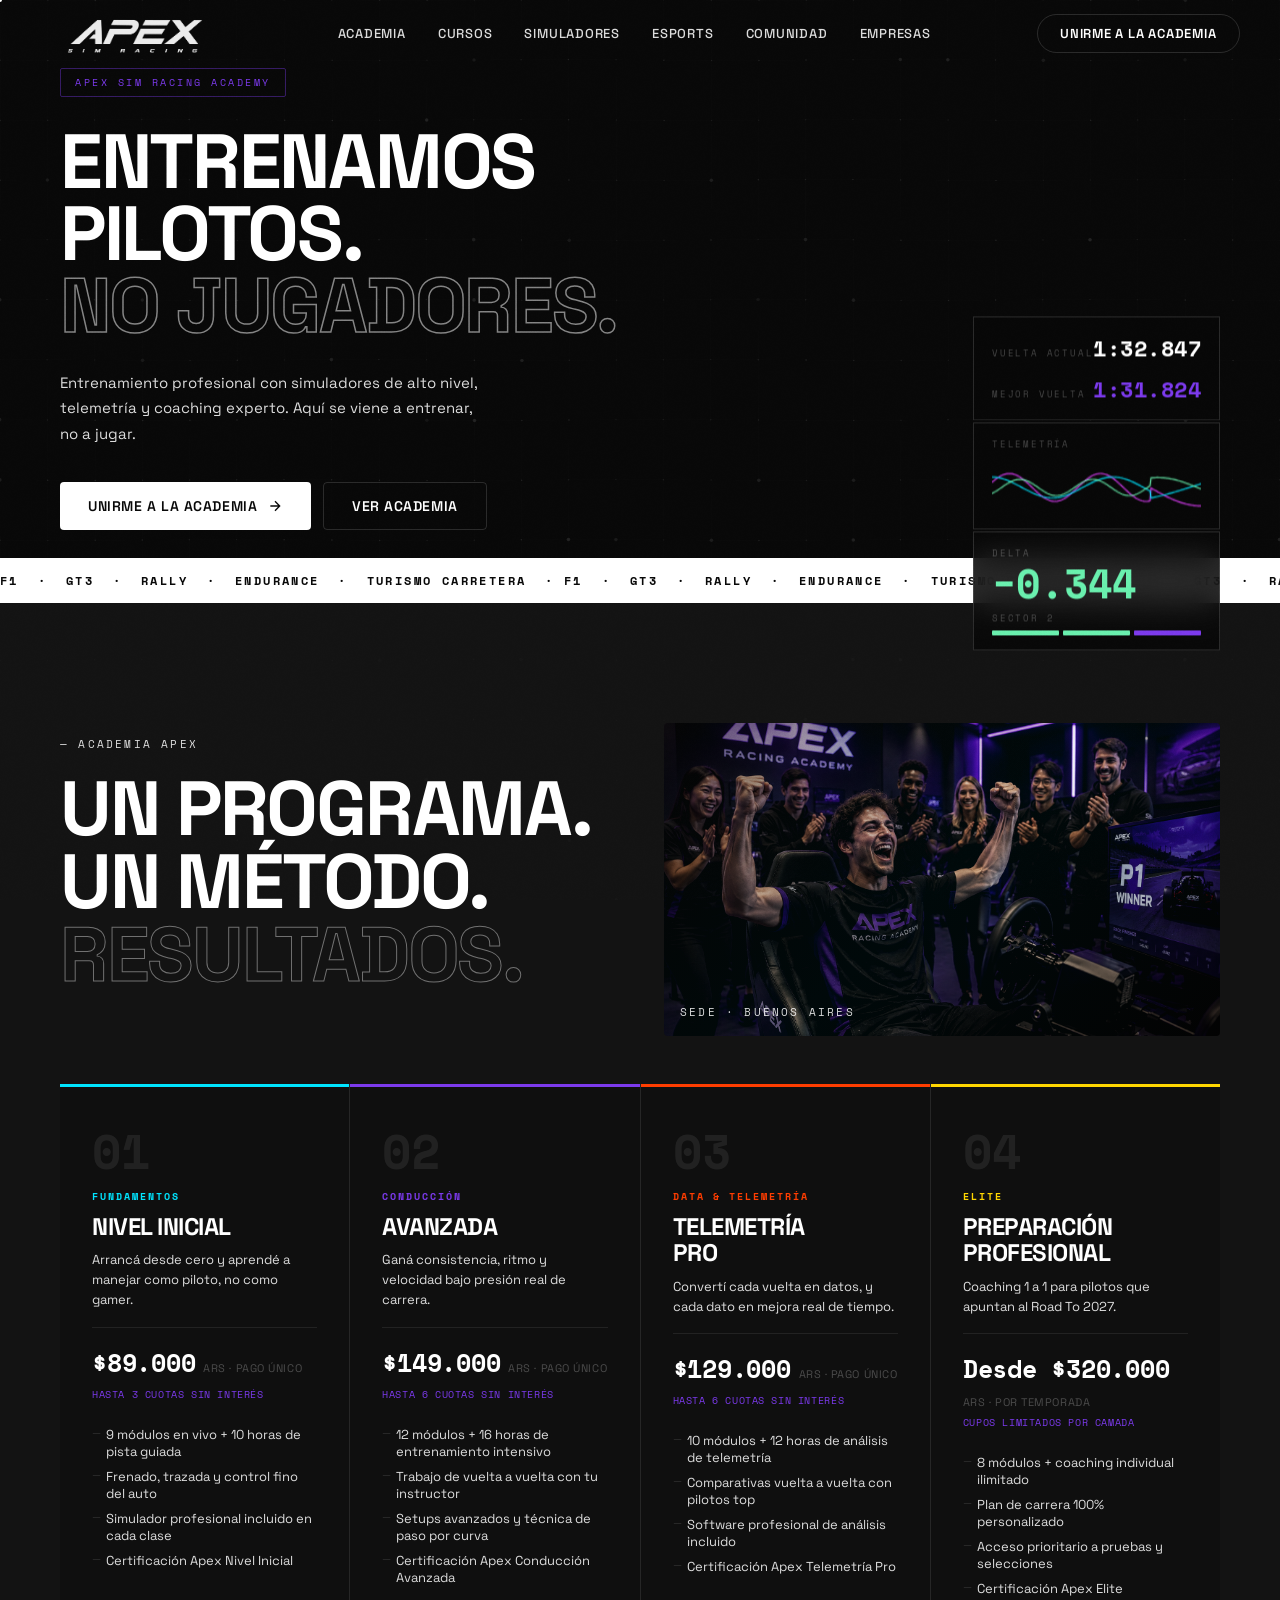
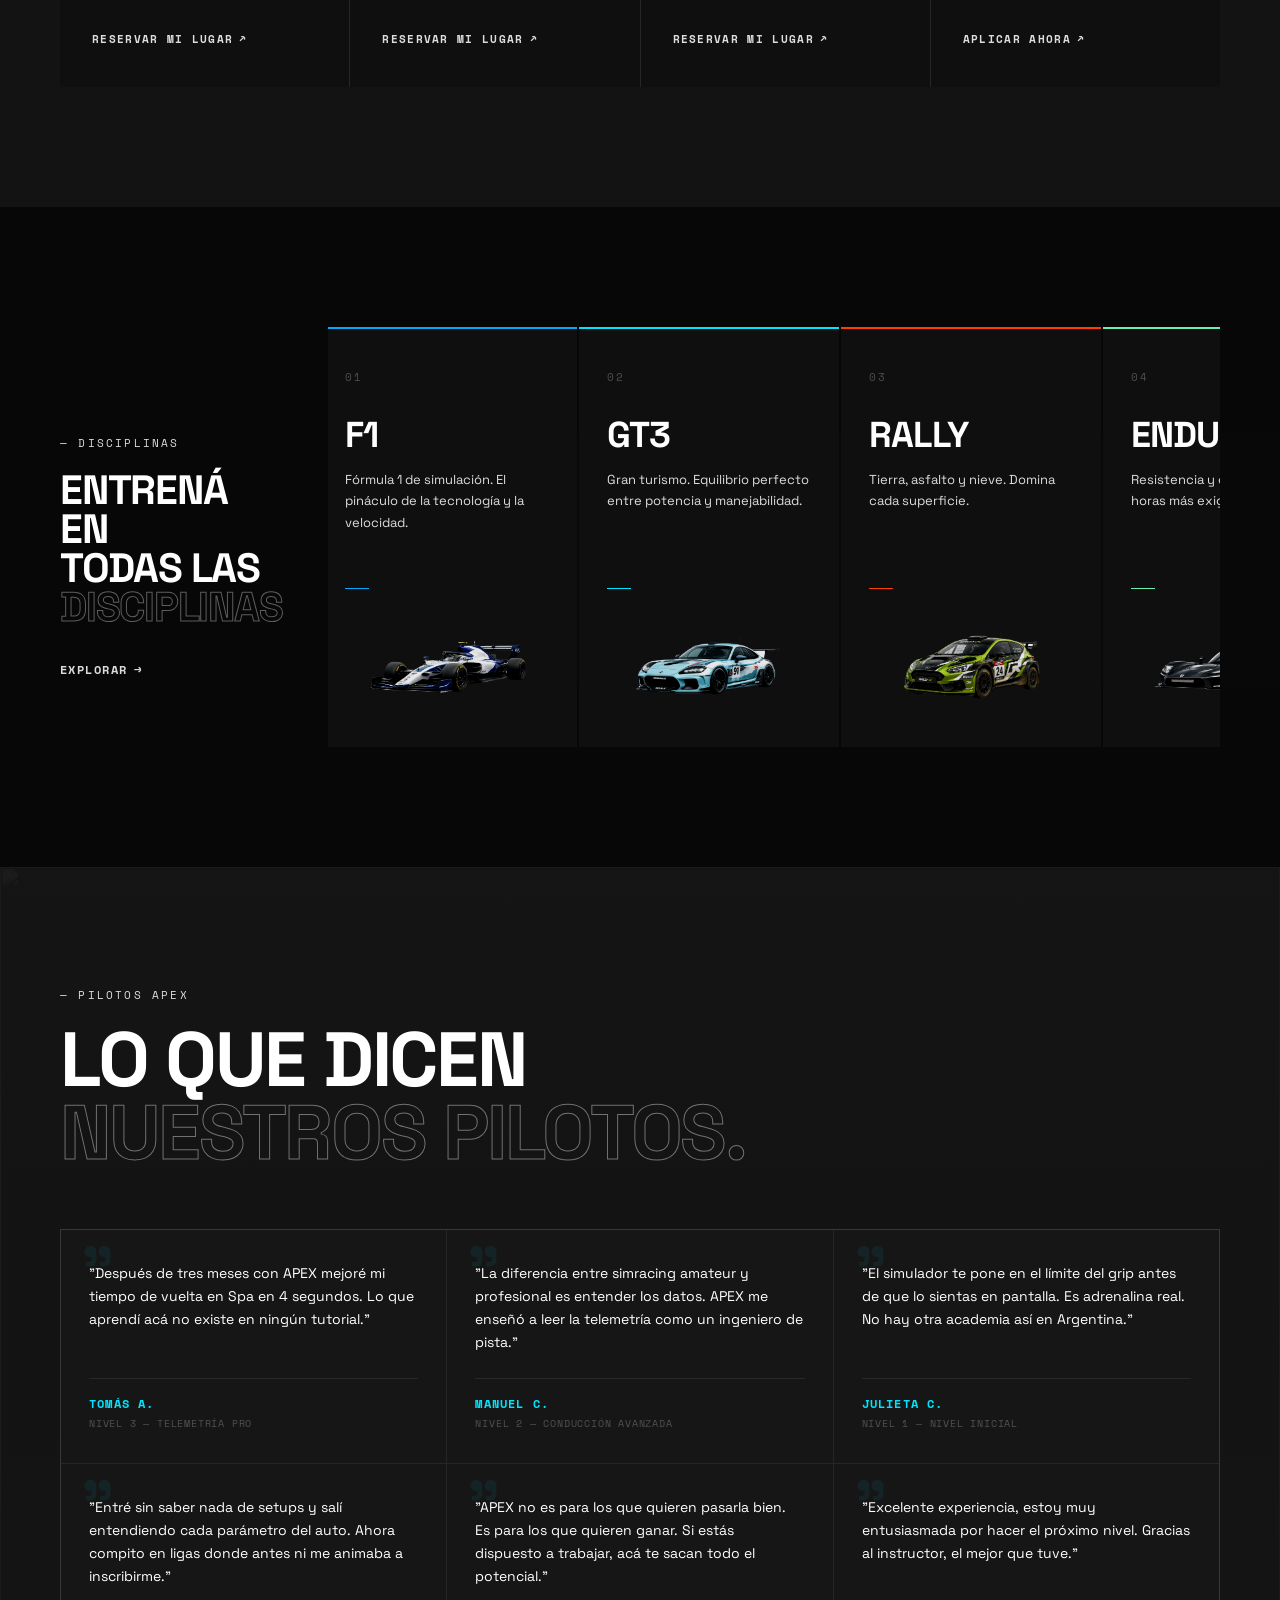
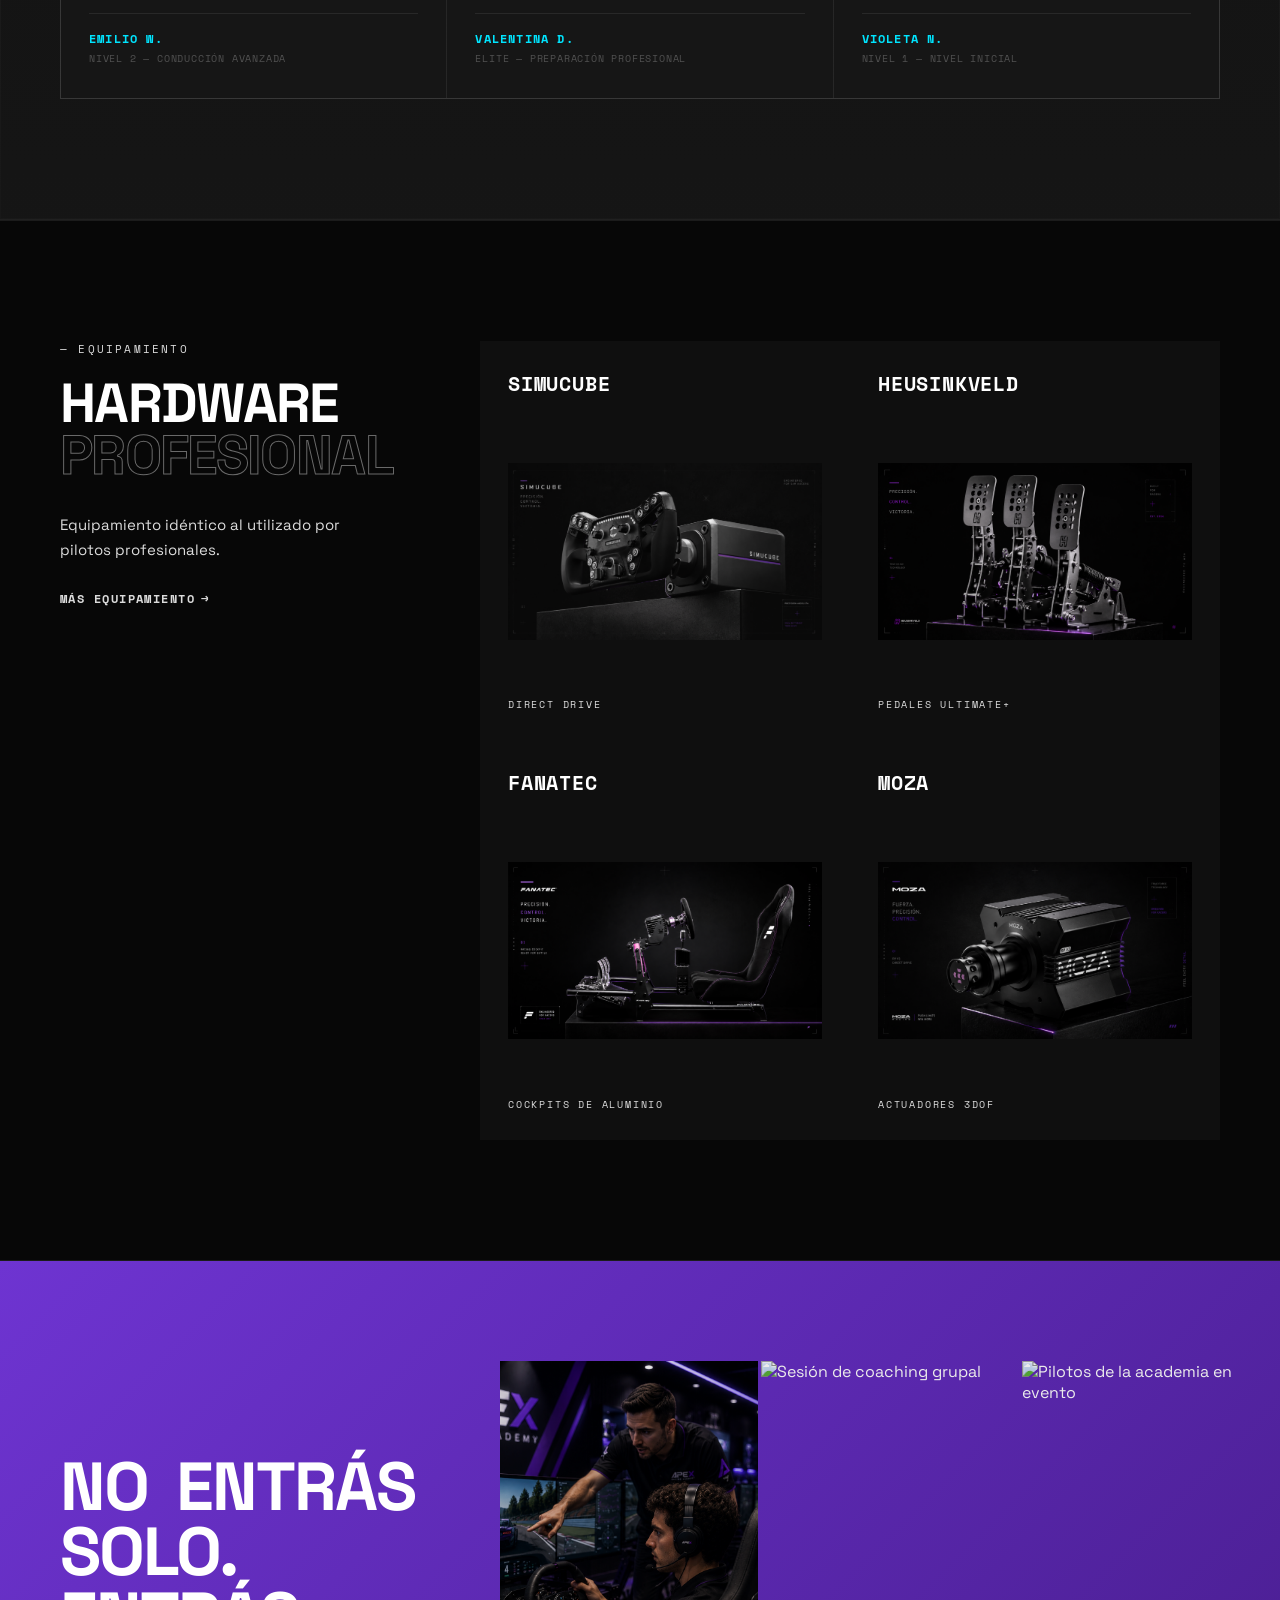
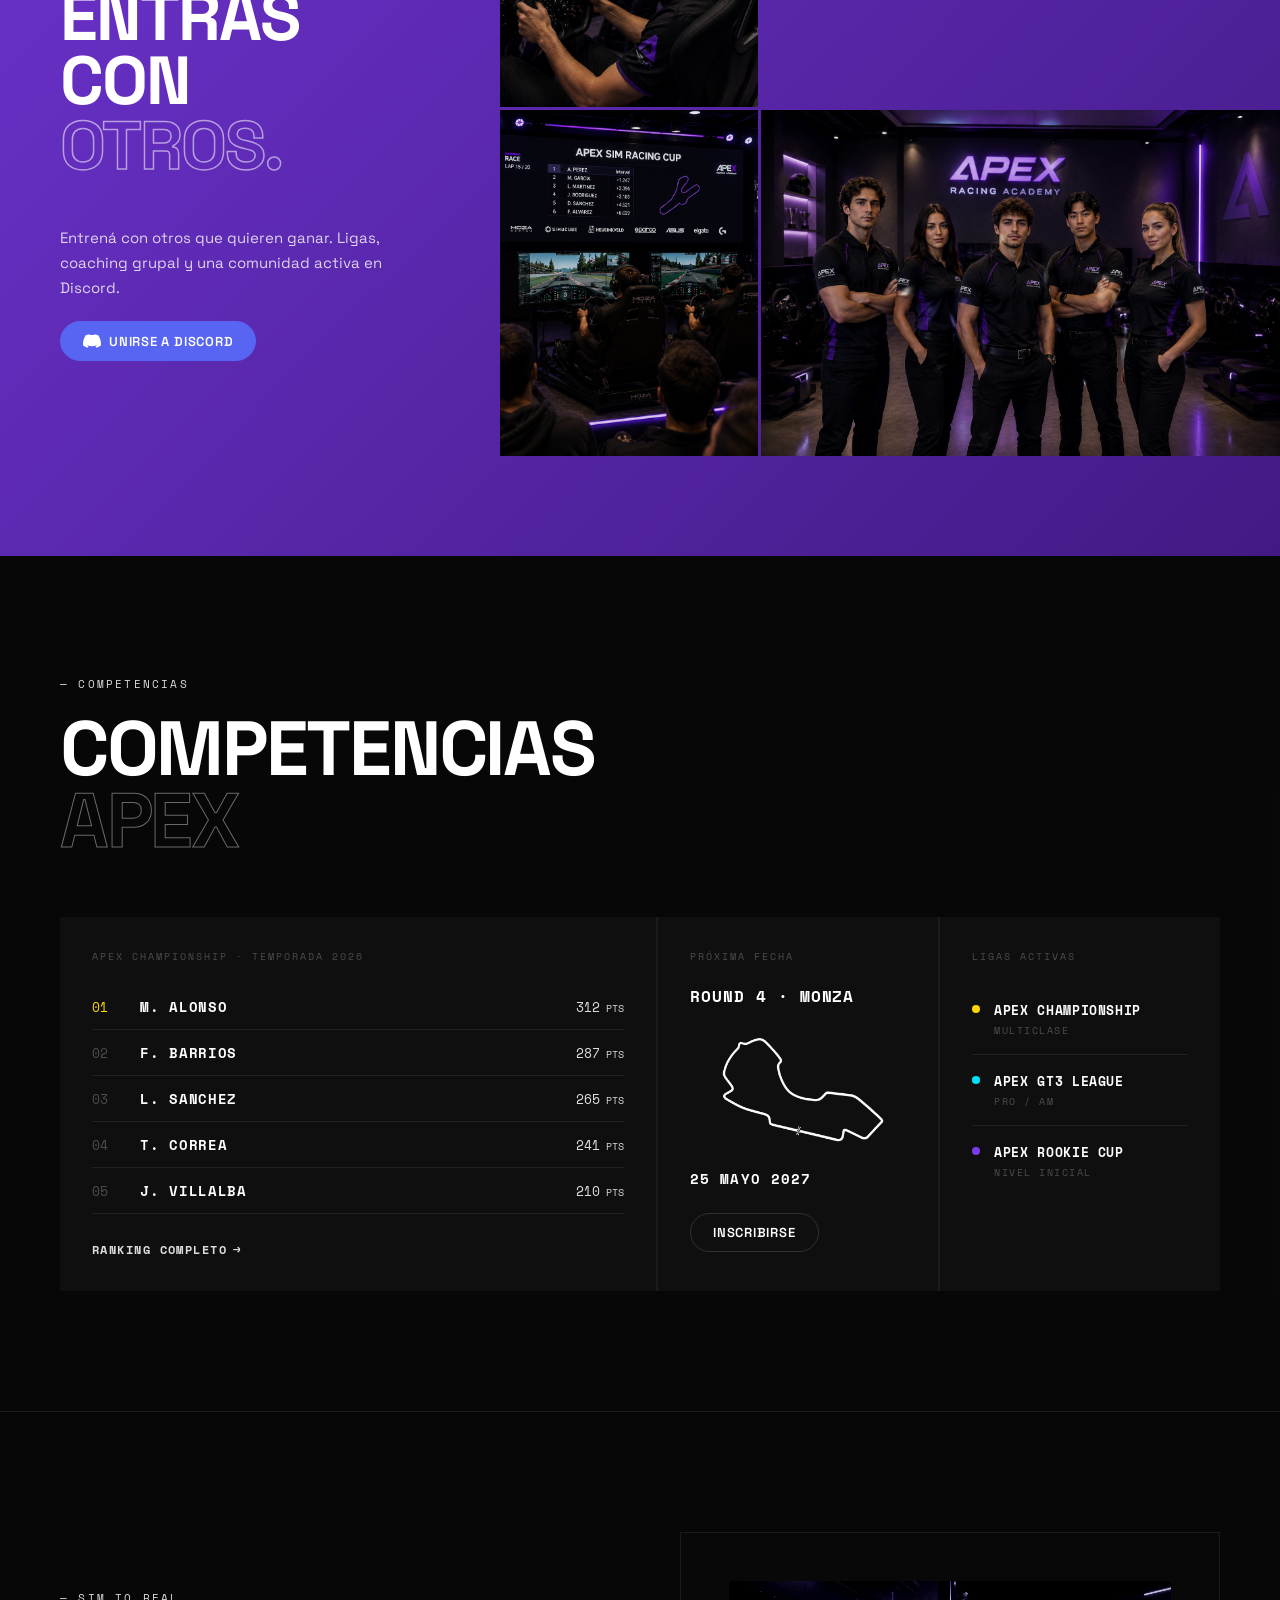
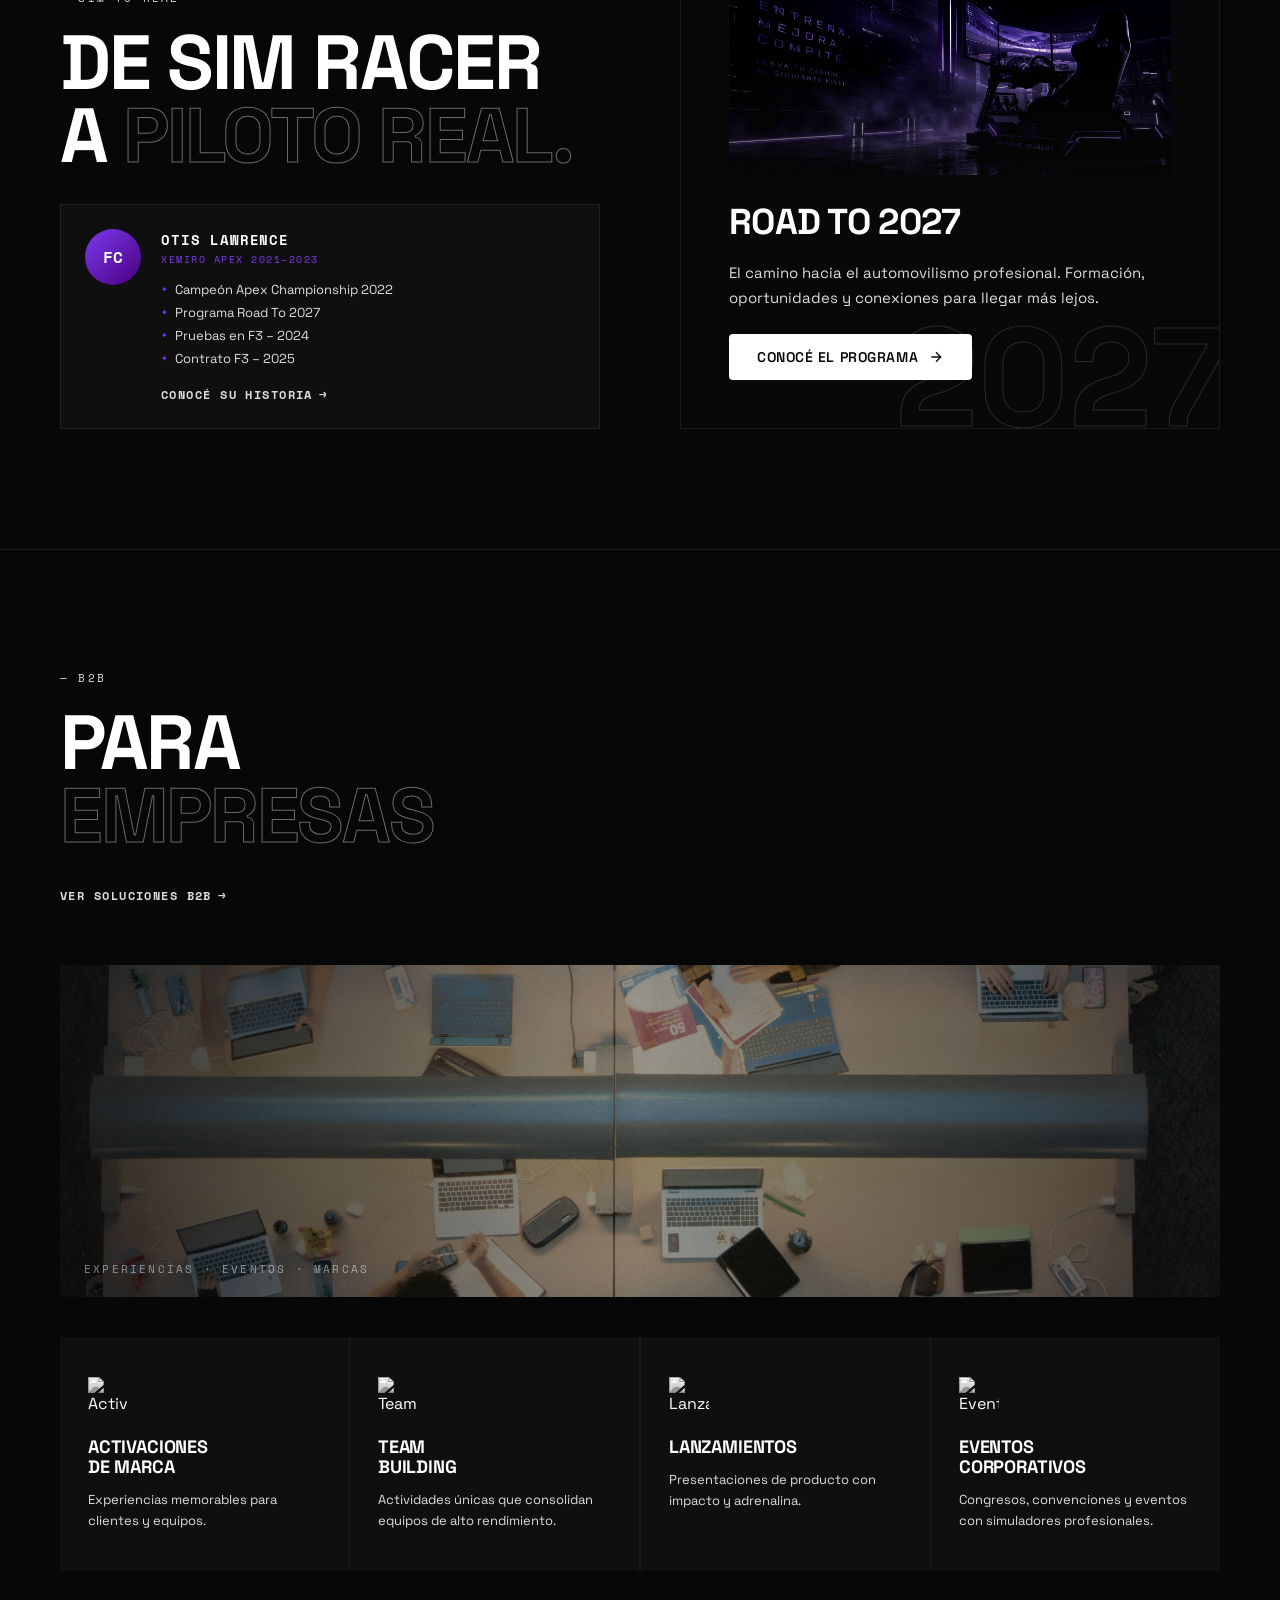
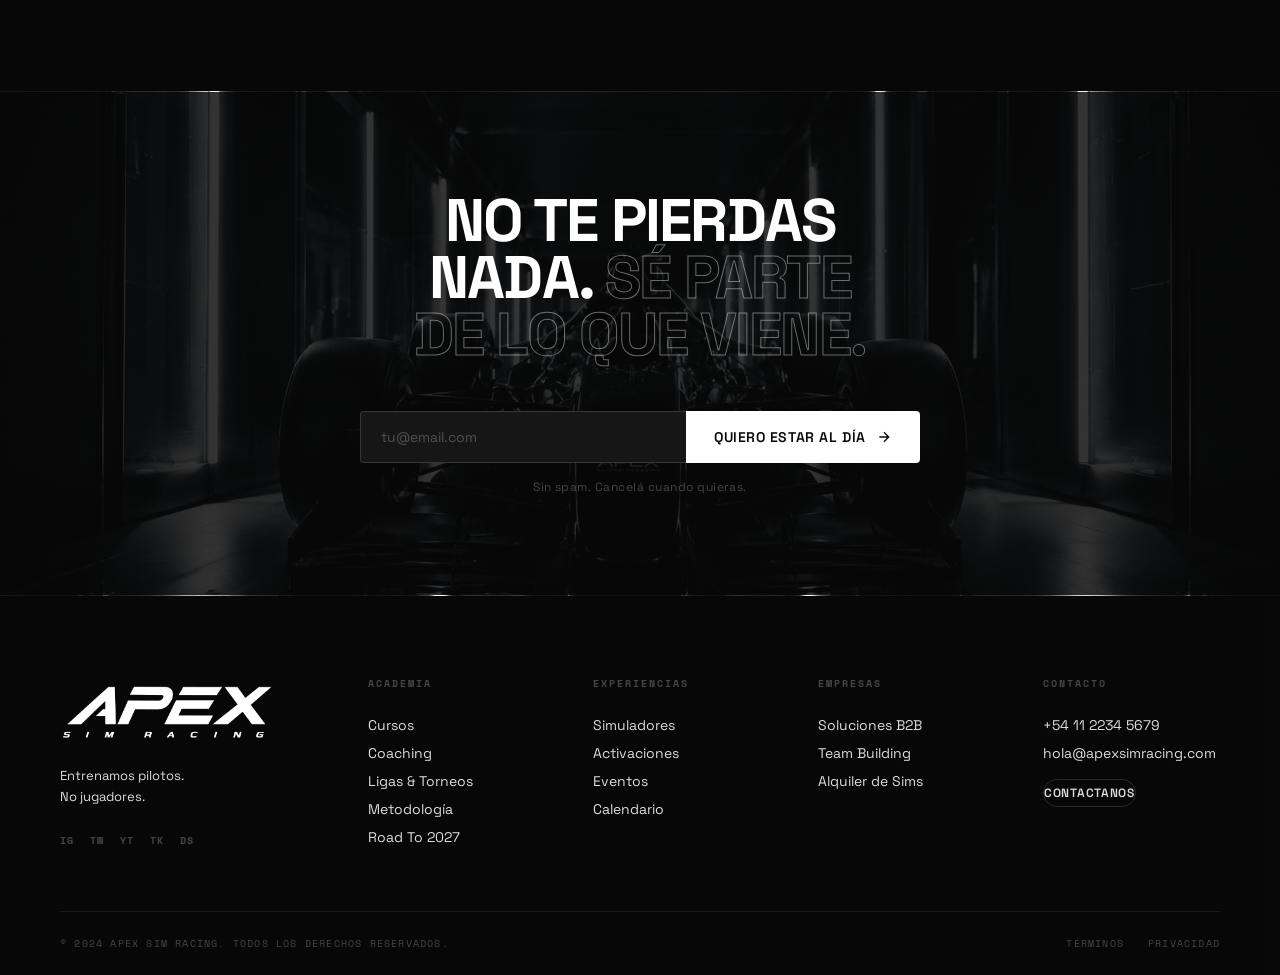
==== commit 35f5ad6f: "preentrega_v2" ====
--- a/index.html
+++ b/index.html
@@ -64,7 +64,7 @@
       
       <div class="hero-visual">
         <video autoplay loop muted playsinline class="hero-video-bg">
-          <source src="assets/video_hero.mp4" type="video/mp4">
+          <source src="assets/Video_intro.mp4" type="video/mp4">
           Tu navegador no soporta el formato de video.
         </video>
         <div class="hero-img-overlay"></div>
@@ -143,9 +143,7 @@
           <h2 class="section-title">UN PROGRAMA.<br>UN MÉTODO.<br><em>RESULTADOS.</em></h2>
         </div>
         <div class="academia-hero-img">
-          <video autoplay loop muted playsinline id="Video_intro">
-            <source src="assets/Video_intro.mp4" type="video/mp4">
-          </video>
+          <img src="assets/Victoria_APEX.png" alt="Piloto en simulador profesional" />
           <div class="academia-img-overlay"></div>
           <div class="academia-img-caption">
             <span class="section-tag" style="margin:0">SEDE · BUENOS AIRES</span>
@@ -377,7 +375,7 @@
         <span class="section-tag">— EQUIPAMIENTO</span>
         <h2 class="section-title">HARDWARE<br><em>PROFESIONAL</em></h2>
         <p class="hw-desc">Equipamiento idéntico al utilizado por pilotos profesionales.</p>
-        <a href="#" class="link-arrow">VER EQUIPAMIENTO <span>→</span></a>
+        <a href="#" class="link-arrow">MÁS EQUIPAMIENTO <span>→</span></a>
       </div>
 
       <div class="hw-brands">
@@ -455,7 +453,7 @@
 
       <div class="comp-grid">
         <div class="comp-standings">
-          <div class="comp-label">APEX CHAMPIONSHIP · TEMPORADA 2024</div>
+          <div class="comp-label">APEX CHAMPIONSHIP · TEMPORADA 2026</div>
           <table class="standings">
             <tr class="s-row first"><td class="s-pos">01</td><td class="s-name">M. ALONSO</td><td class="s-pts">312</td></tr>
             <tr class="s-row"><td class="s-pos">02</td><td class="s-name">F. BARRIOS</td><td class="s-pts">287</td></tr>
@@ -463,18 +461,14 @@
             <tr class="s-row"><td class="s-pos">04</td><td class="s-name">T. CORREA</td><td class="s-pts">241</td></tr>
             <tr class="s-row"><td class="s-pos">05</td><td class="s-name">J. VILLALBA</td><td class="s-pts">210</td></tr>
           </table>
-          <a href="#" class="link-arrow">VER RANKING <span>→</span></a>
+          <a href="#" class="link-arrow">RANKING COMPLETO <span>→</span></a>
         </div>
 
         <div class="comp-next">
           <div class="comp-label">PRÓXIMA FECHA</div>
           <div class="next-race-name">ROUND 4 · MONZA</div>
-          <svg viewBox="0 0 200 140" class="track-svg">
-            <path d="M30,70 Q40,20 100,15 Q160,10 175,50 Q190,90 165,110 Q140,130 100,125 Q60,120 30,70Z" fill="none" stroke="#00E5FF" stroke-width="2" stroke-dasharray="6,3"/>
-            <circle cx="30" cy="70" r="5" fill="#FF3D00"/>
-            <text x="30" y="62" fill="#FF3D00" font-size="9" font-family="Space Mono">START</text>
-          </svg>
-          <div class="next-date">25 MAYO 2024</div>
+            <img src="assets/pista1.png" alt="pista1" />
+          <div class="next-date">25 MAYO 2027</div>
           <a href="#" class="btn-pill magnetic" style="margin-top:16px;display:inline-block">INSCRIBIRSE</a>
         </div>
 
@@ -515,7 +509,7 @@
         <div class="driver-card">
           <div class="driver-avatar">FC</div>
           <div>
-            <div class="driver-name">FRANCO COLAPINTO</div>
+            <div class="driver-name">OTIS LAWRENCE</div>
             <div class="driver-era">XEMIRO APEX 2021–2023</div>
             <ul class="driver-list">
               <li>Campeón Apex Championship 2022</li>
@@ -529,7 +523,7 @@
       </div>
       <div class="str-road">
         <div class="str-road-img">
-          <img src="https://images.unsplash.com/photo-1504701954957-2010ec3bcec1?w=700&q=80&auto=format&fit=crop" alt="Piloto de automovilismo real" />
+          <img src="assets/sim_futurista.png" alt="Piloto de automovilismo real" />
           <div class="str-road-img-overlay"></div>
         </div>
         <div class="road-year">2027</div>
@@ -552,7 +546,7 @@
         <a href="#" class="link-arrow">VER SOLUCIONES B2B <span>→</span></a>
       </div>
         <div class="emp-img-banner">
-        <img src="https://images.unsplash.com/photo-1511578194003-00c80e42dc9b?w=1400&q=80&auto=format&fit=crop" alt="Activación corporativa con simuladores" />
+        <img src="assets/empresas.jpg" alt="Activación corporativa con simuladores" />
         <div class="emp-img-overlay"></div>
         <div class="emp-img-text">
           <span class="section-tag" style="margin:0;color:rgba(255,255,255,0.5)">EXPERIENCIAS · EVENTOS · MARCAS</span>
--- a/styles.css
+++ b/styles.css
@@ -401,42 +401,10 @@
   z-index: 1;
   
   /* Pega esta línea para controlar la opacidad (0.4 significa 40%) */
-  opacity: 0.4; 
-}
-
-
-.hero-yt-wrap {
-  position: absolute;
-  /* Centro el iframe y lo escalo para que cubra siempre sin bordes negros */
-  top: 50%; left: 50%;
-  transform: translate(-50%, -50%);
-  /* El video YT es 16:9. Para cubrir la pantalla en cualquier ratio:
-     ancho mínimo: 100vw; alto mínimo: 100vh → 100vh en 16:9 = 177.78vw */
-  width: max(100vw, 177.78vh);
-  height: max(56.25vw, 100vh);
-  pointer-events: none;
-  filter: grayscale(35%) brightness(0.50) contrast(1.12);
-  will-change: transform;
-}
-
-.hero-yt-wrap iframe {
-  position: relative;
-  inset: 0;
-  width: 100%;
-  height: 100%;
-  border: none;
-  pointer-events: none;
-}
-
-.hero-video-overlay {
-  position: relative;
-  inset: 0;
-  z-index: 2;
-  background:
-    linear-gradient(180deg, rgba(8,8,8,0.30) 0%, rgba(8,8,8,0.60) 55%, var(--bg) 100%),
-    radial-gradient(ellipse 60% 50% at 78% 28%, rgba(124,58,237,0.18), transparent 70%);
-  pointer-events: none;
-}
+  opacity: 0.33; 
+}
+
+
 
 /* Mobile: ocultar iframe, fallback imagen estática */
 @media (max-width: 768px) {
@@ -795,7 +763,7 @@
   margin-bottom: 8px;
   transition: color 0.3s;
 }
-.program-card:hover .card-num { color: var(--purple); }
+.program-card:hover .card-num { color: var(--white); }
 
 .card-tag {
   font-family: var(--mono);
@@ -1120,20 +1088,20 @@
 .hw-header .section-title {
   /* La columna de texto mide 260–380px; el tamaño global (hasta 80px)
      desbordaba "PROFESIONAL" encima de las tarjetas. Achicado solo acá. */
-  font-size: clamp(26px, 3.2vw, 38px);
+  font-size: clamp(55px, 3.2vw, 38px);
 }
 .hw-desc {
   font-size: 15px;
   color: var(--muted);
   line-height: 1.65;
-  max-width: 380px;
+  max-width: 300px;
   margin-bottom: 24px;
 }
 
 .hw-brands {
   display: grid;
   grid-template-columns: repeat(2, 1fr);
-  gap: 0; /* antes 40px — espacios innecesarios entre bloques */
+  gap: 0; 
   width: 100%;
   margin: top 0% px;
   background: var(--border);
@@ -1144,7 +1112,7 @@
   padding: 28px;
   cursor: none;
   position: relative;
-  min-height: 360px;
+  min-height: 200px;
   display: flex;
   align-items: flex-start;
   overflow: hidden;
@@ -1159,13 +1127,14 @@
   display: flex;
   flex-direction: column;
   justify-content: flex-start;
-  z-index: 1; 
+  z-index: 1; y
+  height: auto;    /* Reduce los márgenes arriba y abajo de la foto */
 }
 
 .hw-brand img{
     width:100%;
     aspect-ratio: 4 / 3; /* misma proporción en las 4, sin importar la foto original */
-    object-fit: cover;
+    object-fit: contain;
     display:block;
     margin:28px 0;
     transition:.45s ease;
@@ -1174,7 +1143,7 @@
 .hw-brand-name {
   display: block;
   font-family: var(--mono);
-  font-size: 18px;
+  font-size: 20px;
   font-weight: 700;
   letter-spacing: 0.04em;
   color: var(--white);
@@ -1199,6 +1168,30 @@
   transform: scaleX(0);
   transform-origin: left;
   transition: transform 0.4s var(--ease);
+}
+
+/* Contenedor de la imagen: oculta lo que se salga al hacer zoom */
+.hw-brand-inner {
+  overflow: hidden;
+  position: relative;
+  cursor: zoom-in; /* Cambia el cursor a una lupa para indicar interactividad */
+}
+
+/* La imagen por defecto */
+.hw-brand-inner img {
+  width: 100%;
+  height: auto;
+  object-fit: contain;
+  /* Transición suave para cuando el mouse entra o sale del recuadro */
+  transition: transform 0.2s ease-out;
+  /* El punto de origen del zoom cambiará dinámicamente con las variables CSS */
+  transform-origin: var(--x, 50%) var(--y, 50%);
+}
+
+/* Cuando el cursor está sobre la tarjeta, la imagen se agranda */
+.hw-brand:hover .hw-brand-inner img {
+  transform: scale(1.8); /* Ajusta este número (ej: 1.8) si quieres más o menos zoom */
+  transition: transform 0.1s ease-out; /* Más rápido al moverse para que no tenga lag */
 }
 
 /* ═══ COMMUNITY ═══ */
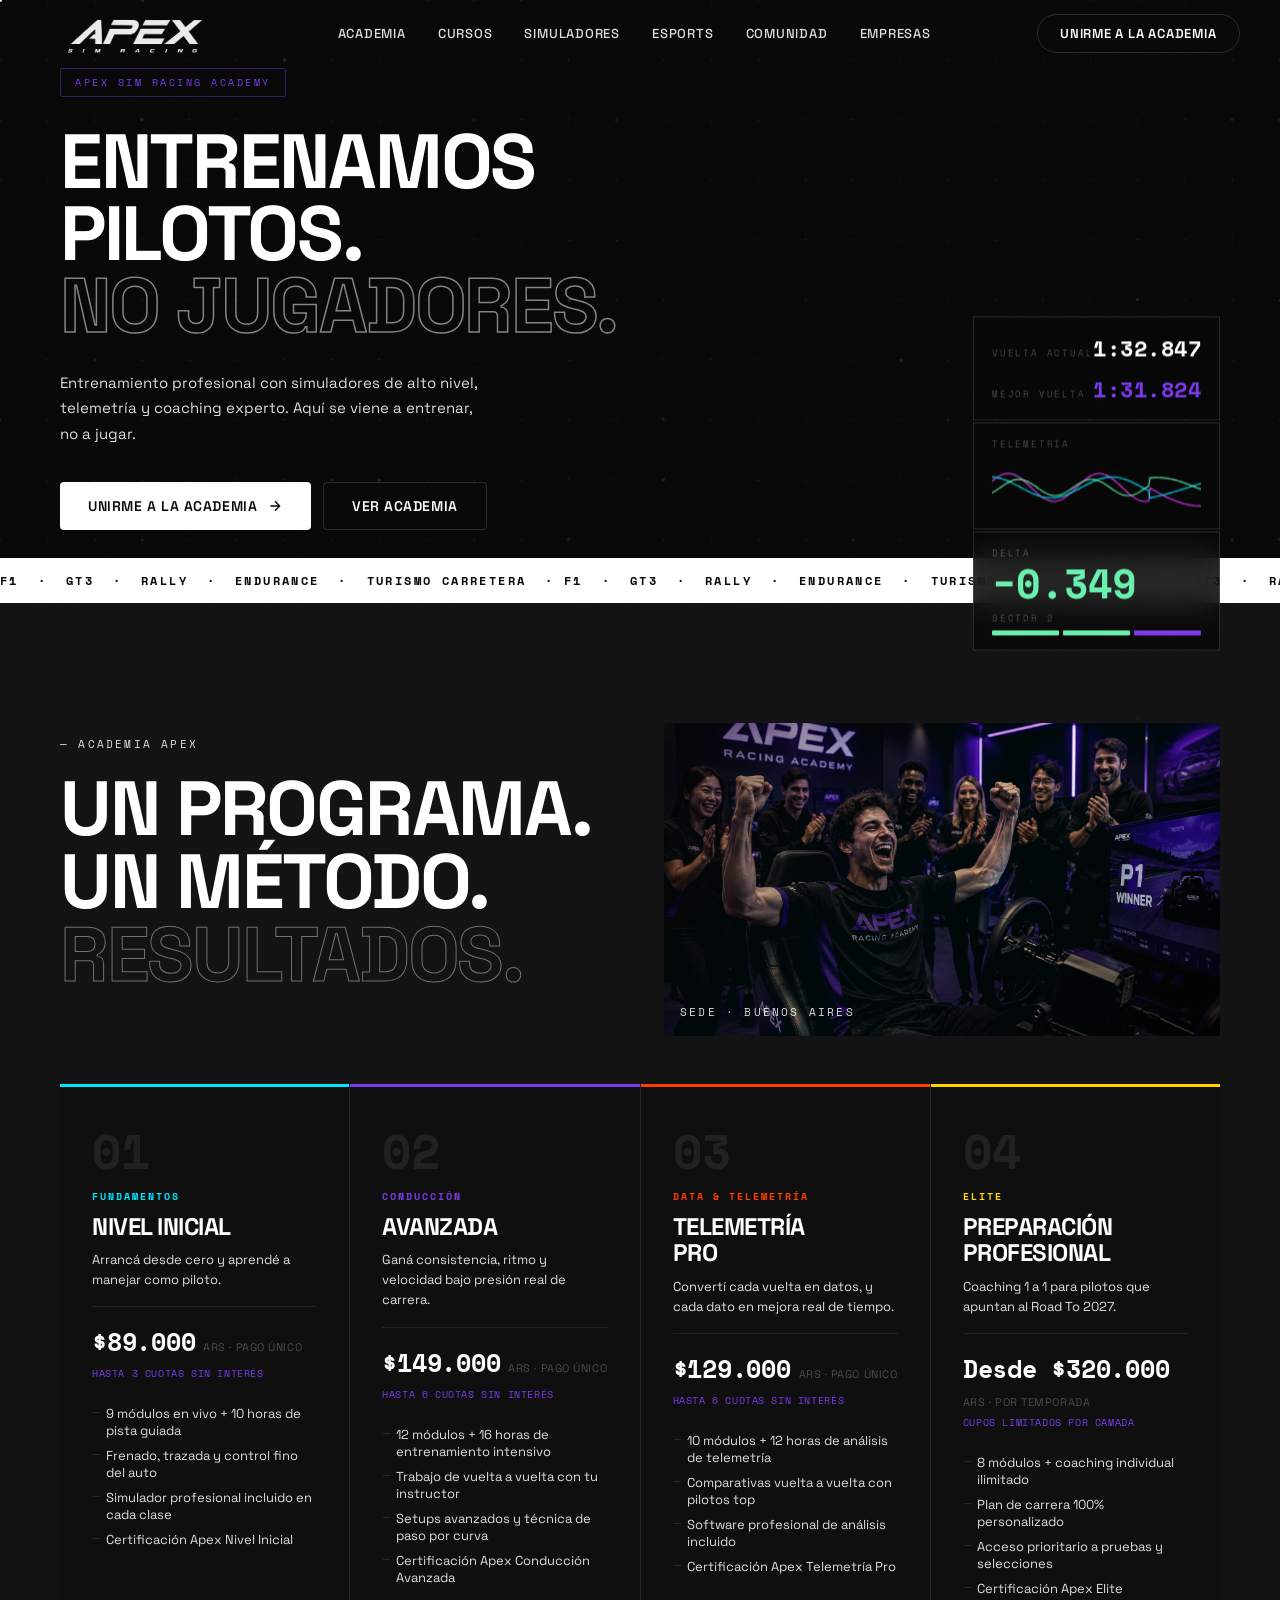
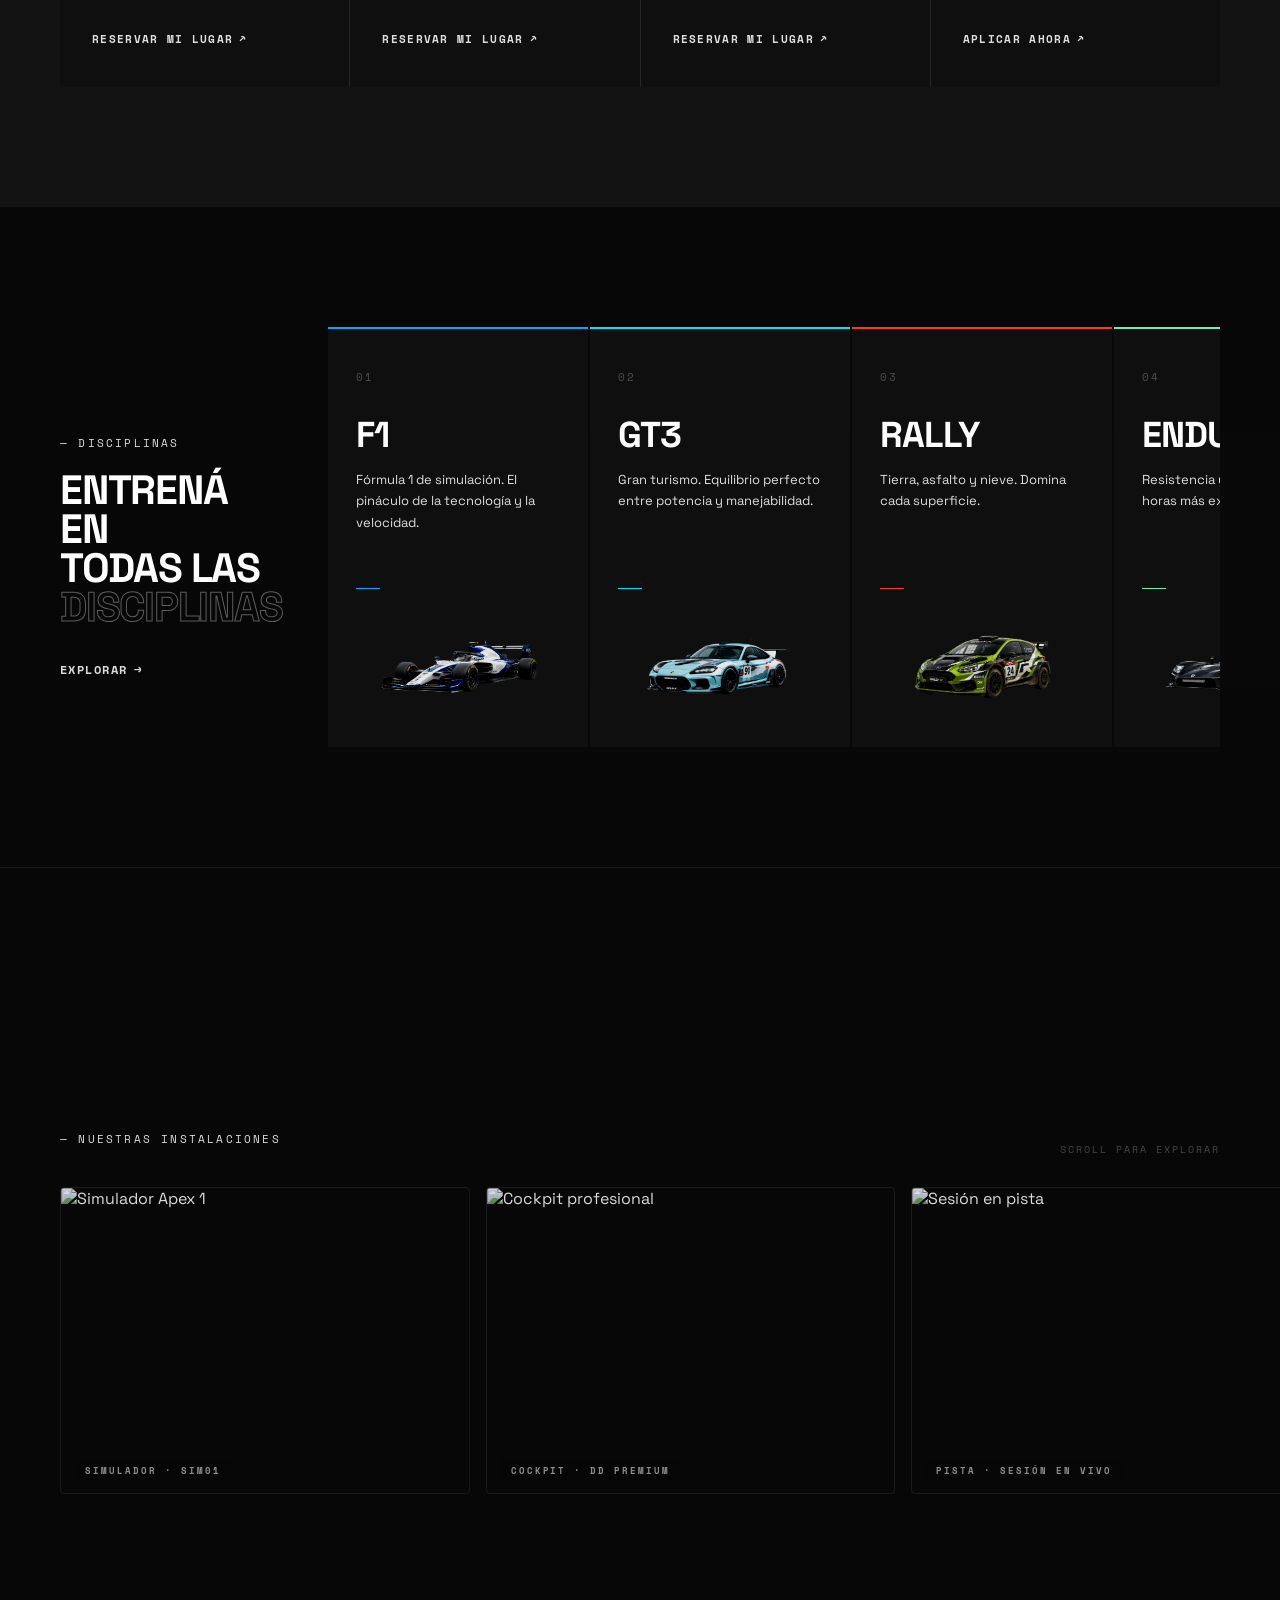
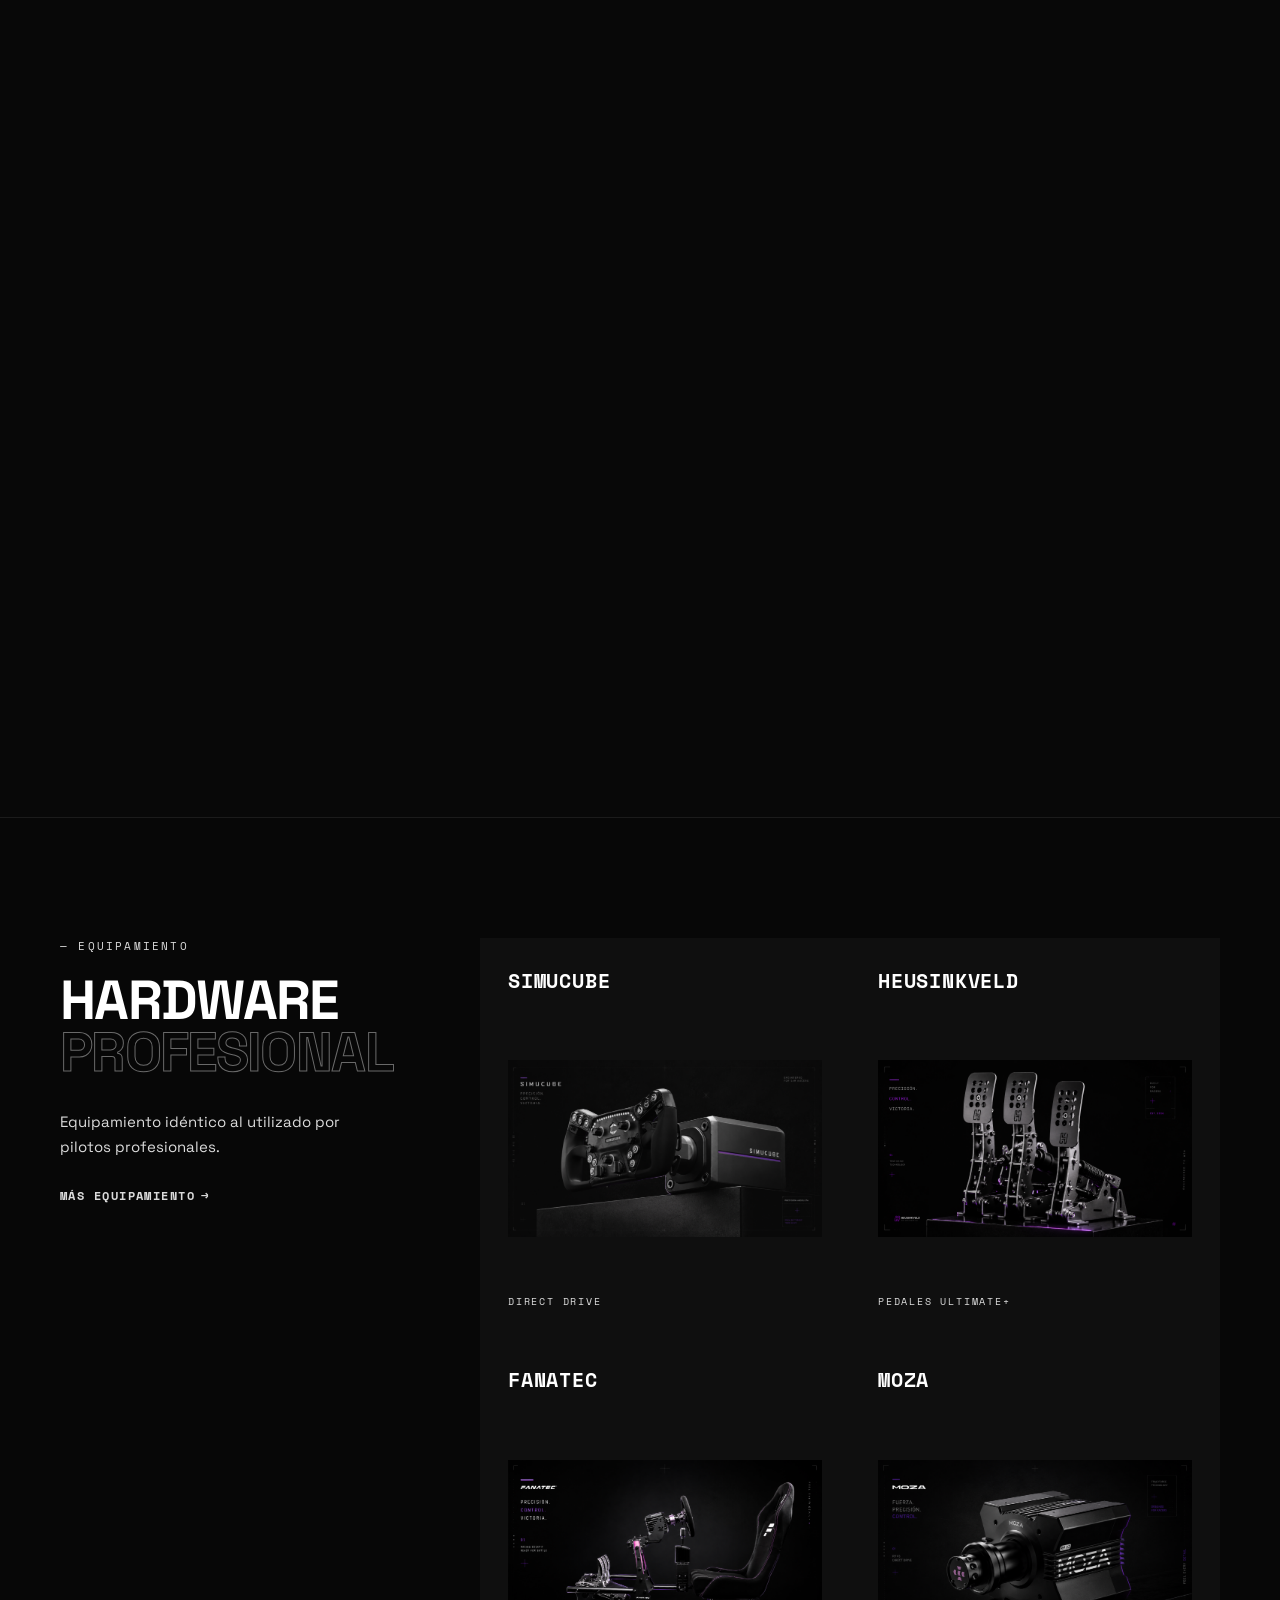
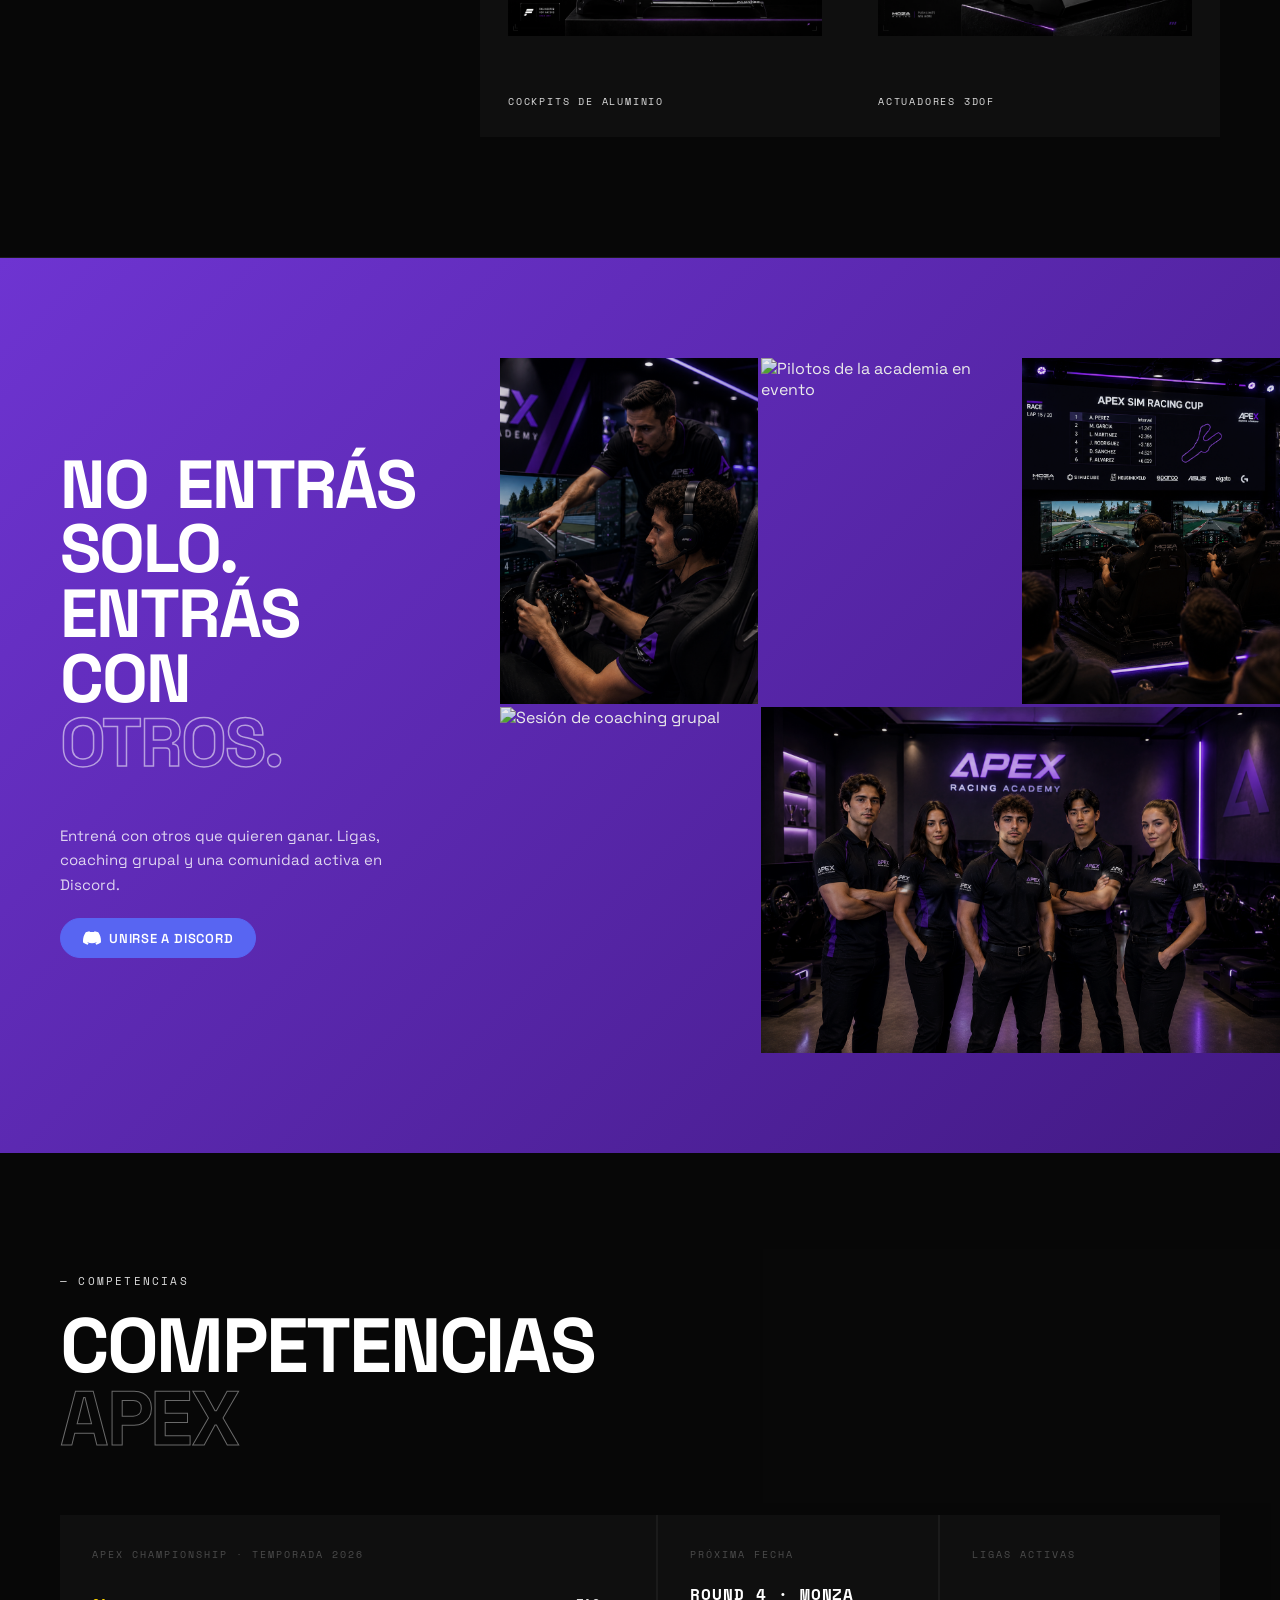
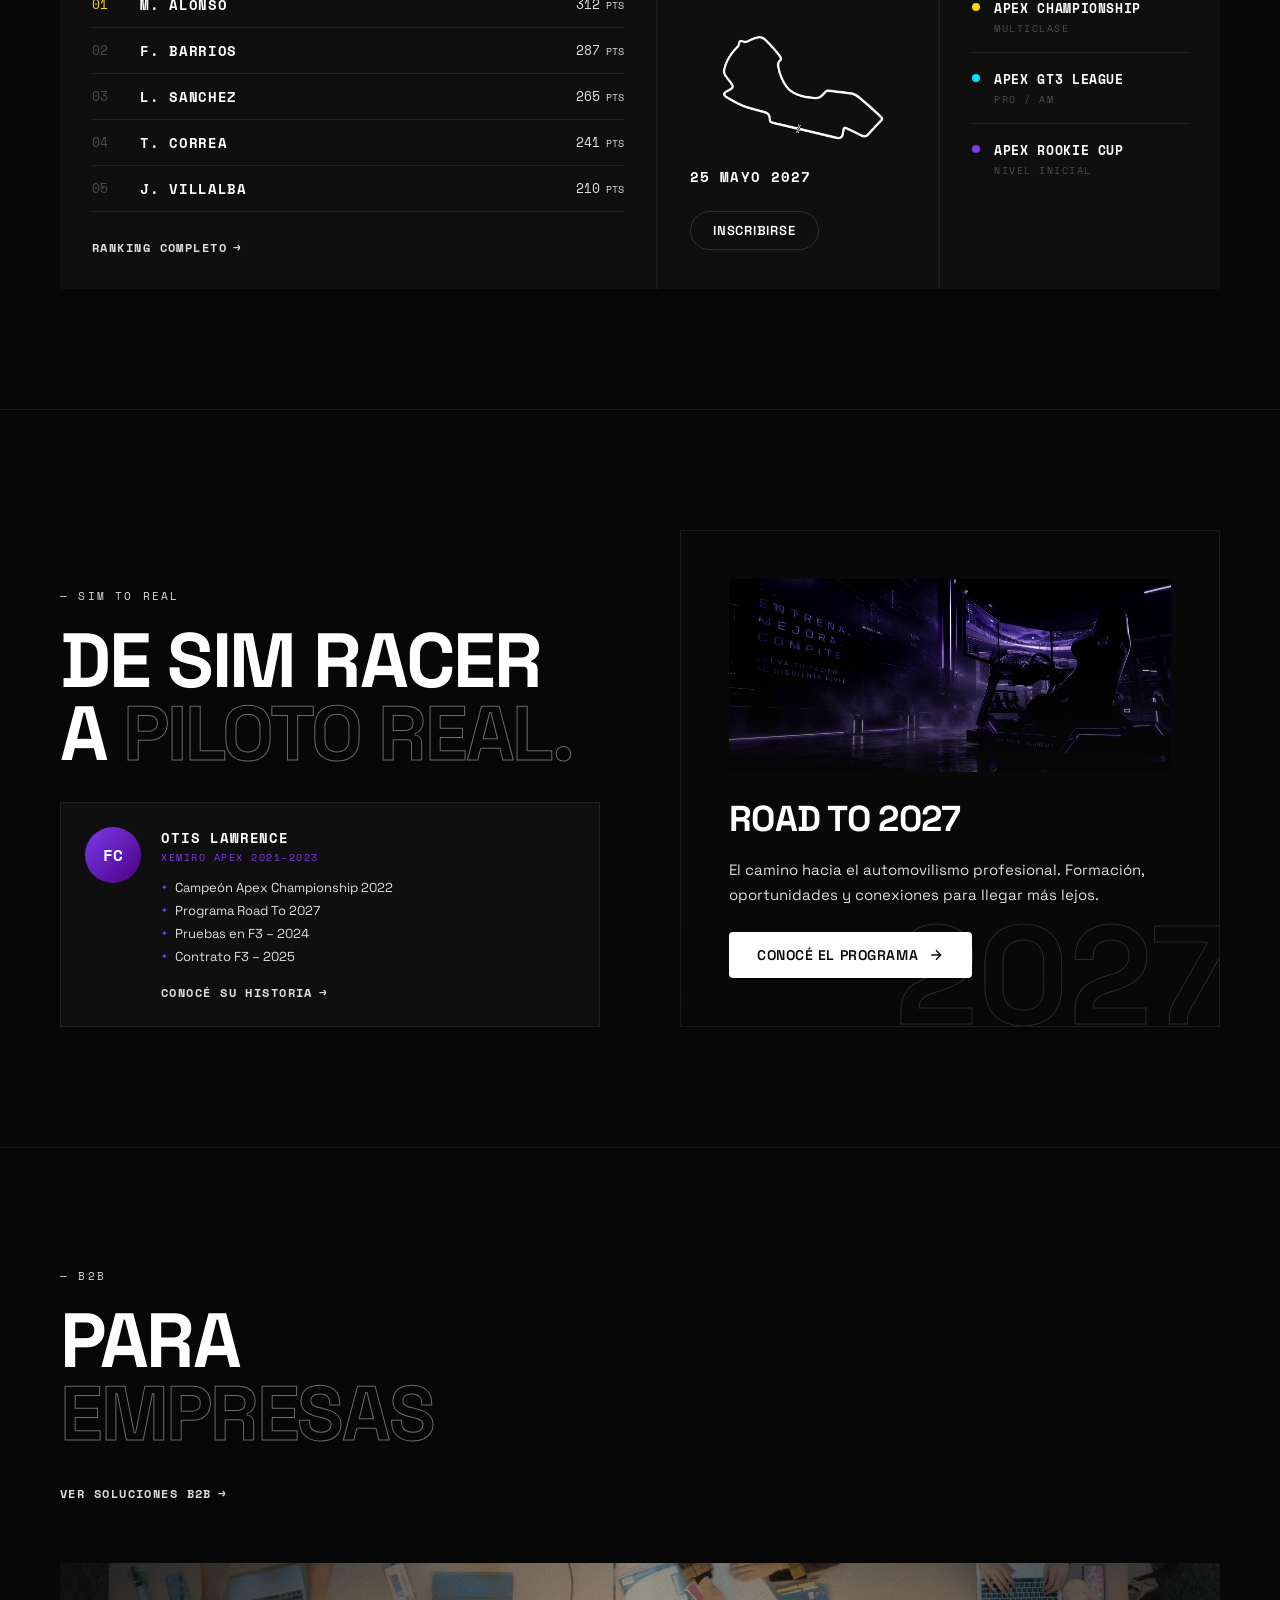
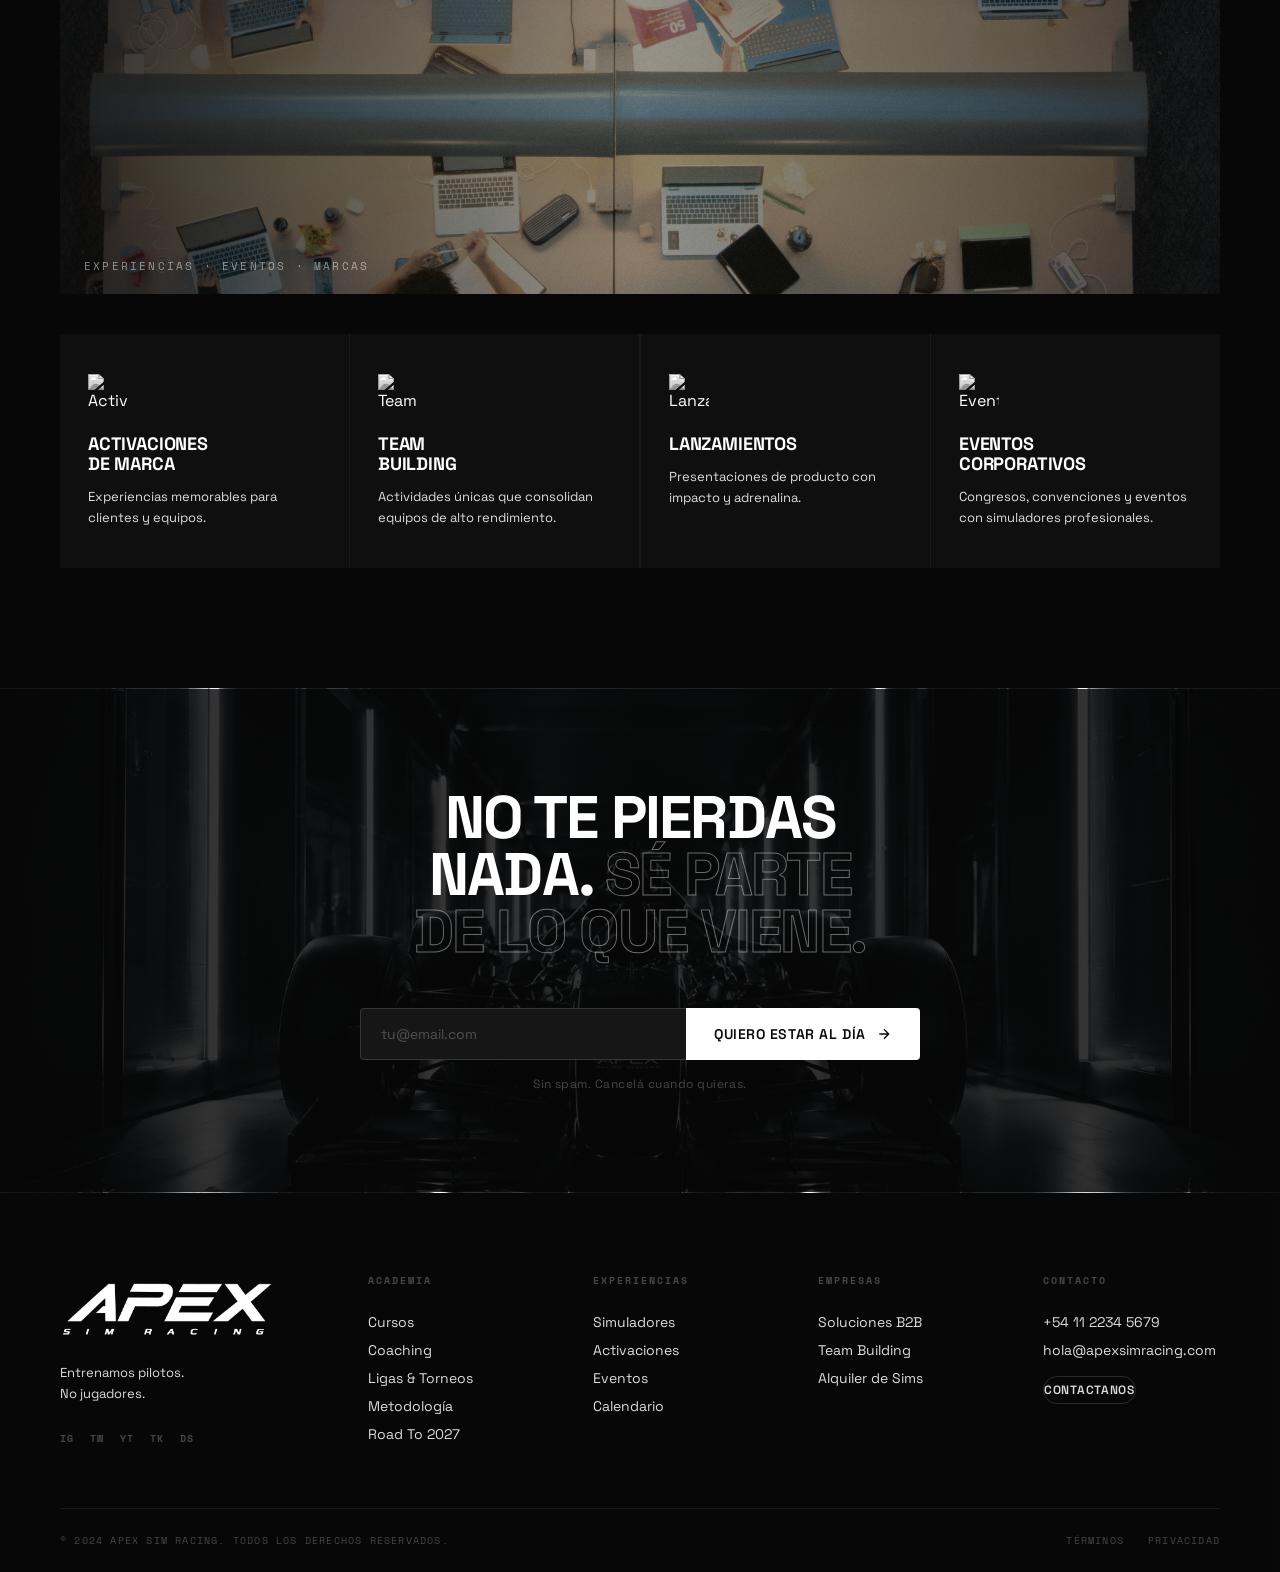
==== commit 203c1901: "preentrega_actualizado_v3" ====
--- a/index.html
+++ b/index.html
@@ -157,7 +157,7 @@
           <div class="card-num">01</div>
           <div class="card-tag" style="color:#00E5FF">FUNDAMENTOS</div>
           <h3>NIVEL INICIAL</h3>
-          <p class="card-desc">Arrancá desde cero y aprendé a manejar como piloto, no como gamer.</p>
+          <p class="card-desc">Arrancá desde cero y aprendé a manejar como piloto.</p>
           <div class="card-price">
             <span class="price-amount">$89.000</span>
             <span class="price-period">ARS · pago único</span>
@@ -180,7 +180,8 @@
           <div class="card-num">02</div>
           <div class="card-tag" style="color:#7C3AED">CONDUCCIÓN</div>
           <h3>AVANZADA</h3>
-          <p class="card-desc">Ganá consistencia, ritmo y velocidad bajo presión real de carrera.</p>
+          <p class="card-desc">Ganá consistencia, ritmo 
+            y velocidad bajo presión real de carrera.</p>
           <div class="card-price">
             <span class="price-amount">$149.000</span>
             <span class="price-period">ARS · pago único</span>
@@ -309,64 +310,41 @@
     </div>
   </section>
 
-  <!-- ═══ TESTIMONIOS ═══ -->
-  <section class="section testimonials-section" id="testimonios">
-    <div class="testi-bg-img">
-      <img src="https://images.unsplash.com/photo-1541348263662-e068662d82af?w=1600&q=70&auto=format&fit=crop" alt="" aria-hidden="true" />
-      <div class="testi-bg-overlay"></div>
-    </div>
-    <div class="section-inner" style="position:relative;z-index:2">
-      <div class="section-header">
-        <span class="section-tag">— PILOTOS APEX</span>
-        <h2 class="section-title">LO QUE DICEN<br><em>NUESTROS PILOTOS.</em></h2>
-      </div>
-
-      <div class="testi-grid">
-        <div class="testi-card">
-          <div class="testi-quote">"Después de tres meses con APEX mejoré mi tiempo de vuelta en Spa en 4 segundos. Lo que aprendí acá no existe en ningún tutorial."</div>
-          <div class="testi-author">
-            <span class="testi-name">TOMÁS A.</span>
-            <span class="testi-level">NIVEL 3 — TELEMETRÍA PRO</span>
-          </div>
-        </div>
-        <div class="testi-card">
-          <div class="testi-quote">"La diferencia entre simracing amateur y profesional es entender los datos. APEX me enseñó a leer la telemetría como un ingeniero de pista."</div>
-          <div class="testi-author">
-            <span class="testi-name">MANUEL C.</span>
-            <span class="testi-level">NIVEL 2 — CONDUCCIÓN AVANZADA</span>
-          </div>
-        </div>
-        <div class="testi-card">
-          <div class="testi-quote">"El simulador te pone en el límite del grip antes de que lo sientas en pantalla. Es adrenalina real. No hay otra academia así en Argentina."</div>
-          <div class="testi-author">
-            <span class="testi-name">JULIETA C.</span>
-            <span class="testi-level">NIVEL 1 — NIVEL INICIAL</span>
-          </div>
-        </div>
-        <div class="testi-card">
-          <div class="testi-quote">"Entré sin saber nada de setups y salí entendiendo cada parámetro del auto. Ahora compito en ligas donde antes ni me animaba a inscribirme."</div>
-          <div class="testi-author">
-            <span class="testi-name">EMILIO W.</span>
-            <span class="testi-level">NIVEL 2 — CONDUCCIÓN AVANZADA</span>
-          </div>
-        </div>
-        <div class="testi-card">
-          <div class="testi-quote">"APEX no es para los que quieren pasarla bien. Es para los que quieren ganar. Si estás dispuesto a trabajar, acá te sacan todo el potencial."</div>
-          <div class="testi-author">
-            <span class="testi-name">VALENTINA D.</span>
-            <span class="testi-level">ELITE — PREPARACIÓN PROFESIONAL</span>
-          </div>
-        </div>
-        <div class="testi-card">
-          <div class="testi-quote">"Excelente experiencia, estoy muy entusiasmada por hacer el próximo nivel. Gracias al instructor, el mejor que tuve."</div>
-          <div class="testi-author">
-            <span class="testi-name">VIOLETA N.</span>
-            <span class="testi-level">NIVEL 1 — NIVEL INICIAL</span>
-          </div>
-        </div>
-      </div>
-    </div><!-- /.section-inner -->
-  </section>
+  <!-- ═══ FILMSTRIP ═══ -->
+  <div class="filmstrip-section">
+    <div class="filmstrip-sticky">
+      <div class="filmstrip-label">
+        <span class="section-tag">— NUESTRAS INSTALACIONES</span>
+        <p>Scroll para explorar</p>
+      </div>
+      <div class="filmstrip-track" data-drag>
+        <div class="filmstrip-item">
+          <img src="https://images.unsplash.com/photo-1558618666-fcd25c85cd64?w=800&q=80&auto=format&fit=crop" alt="Simulador Apex 1" />
+          <span class="filmstrip-cap">SIMULADOR · SIM01</span>
+        </div>
+        <div class="filmstrip-item">
+          <img src="https://images.unsplash.com/photo-1504701954957-2010ec3bcec1?w=800&q=80&auto=format&fit=crop" alt="Cockpit profesional" />
+          <span class="filmstrip-cap">COCKPIT · DD PREMIUM</span>
+        </div>
+        <div class="filmstrip-item">
+          <img src="https://images.unsplash.com/photo-1541348263662-e068662d82af?w=800&q=80&auto=format&fit=crop" alt="Sesión en pista" />
+          <span class="filmstrip-cap">PISTA · SESIÓN EN VIVO</span>
+        </div>
+        <div class="filmstrip-item">
+          <img src="https://images.unsplash.com/photo-1542751371-adc38448a05e?w=800&q=80&auto=format&fit=crop" alt="Sala de análisis" />
+          <span class="filmstrip-cap">TELEMETRÍA · ANÁLISIS</span>
+        </div>
+        <div class="filmstrip-item">
+          <img src="https://images.unsplash.com/photo-1511578194003-00c80e42dc9b?w=800&q=80&auto=format&fit=crop" alt="Evento corporativo" />
+          <span class="filmstrip-cap">EVENTOS · EMPRESAS</span>
+        </div>
+        <div class="filmstrip-item">
+          <img src="https://images.unsplash.com/photo-1558618666-fcd25c85cd64?w=800&q=80&auto=format&fit=crop" alt="Setup avanzado" />
+          <span class="filmstrip-cap">SETUP · AVANZADO</span>
+        </div>
+      </div>
+    </div>
+  </div>
 
   <!-- ═══ HARDWARE ═══ -->
   <section class="section hardware-section" id="simuladores">
@@ -436,9 +414,9 @@
     </div>
     <div class="community-grid" id="communityGrid">
       <img src="assets/Entrenamiento_APEX.png" alt="Piloto entrenando en simulador Apex" />
-      <img src="assets/gallery4.jpg" alt="Sesión de coaching grupal" />
       <img src="assets/gallery5.jpg" alt="Pilotos de la academia en evento" />
       <img src="assets/Competencia_APEX_Cup.png" alt="Comunidad Apex compitiendo en liga" />
+      <img src="assets/gallery4.jpg" alt="Sesión de coaching grupal" />
       <img class="cg-wide" src="assets/Equipo_Apex.png" alt="Encuentro de la comunidad Apex Sim Racing" />
     </div>
   </section>
--- a/styles.css
+++ b/styles.css
@@ -2096,3 +2096,101 @@
 @media (max-width: 768px) {
   .emp-img-banner { aspect-ratio: 16/7; }
 }
+
+/* ══════════════════════════════════════════════════════
+   FILMSTRIP — horizontal scroll pinned section (Lando-style)
+   Height controls how much scroll distance the animation uses
+══════════════════════════════════════════════════════ */
+.filmstrip-section {
+  position: relative;
+  height: 350vh; /* tall — gives scroll travel for the horizontal move */
+  z-index: 1;
+}
+.filmstrip-sticky {
+  position: sticky;
+  top: 0;
+  height: 100vh;
+  overflow: hidden;
+  display: flex;
+  flex-direction: column;
+  justify-content: center;
+  background: rgba(8,8,8,0.82);
+  border-top: 1px solid var(--border);
+  border-bottom: 1px solid var(--border);
+}
+.filmstrip-label {
+  padding: 32px 60px 20px;
+  flex-shrink: 0;
+  display: flex;
+  align-items: center;
+  justify-content: space-between;
+}
+.filmstrip-label p {
+  font-family: var(--mono);
+  font-size: 10px;
+  letter-spacing: 0.2em;
+  color: var(--muted2);
+  text-transform: uppercase;
+  animation: blink 2s ease-in-out infinite;
+}
+@keyframes blink {
+  0%, 100% { opacity: 1; }
+  50% { opacity: 0.3; }
+}
+.filmstrip-track {
+  display: flex;
+  gap: 16px;
+  padding: 0 60px 40px;
+  will-change: transform;
+  /* no overflow-x — JS moves it via translateX */
+}
+.filmstrip-item {
+  flex-shrink: 0;
+  width: clamp(280px, 32vw, 480px);
+  aspect-ratio: 4/3;
+  position: relative;
+  border-radius: 4px;
+  overflow: hidden;
+  border: 1px solid var(--border);
+}
+.filmstrip-item img {
+  width: 100%; height: 100%;
+  object-fit: cover;
+  filter: grayscale(35%) brightness(0.85);
+  transition: filter 0.4s, transform 0.6s var(--ease);
+  display: block;
+}
+.filmstrip-item:hover img {
+  filter: grayscale(0%) brightness(1);
+  transform: scale(1.03);
+}
+.filmstrip-cap {
+  position: absolute;
+  bottom: 12px; left: 14px;
+  font-family: var(--mono);
+  font-size: 9px; font-weight: 700;
+  letter-spacing: 0.22em;
+  text-transform: uppercase;
+  color: rgba(255,255,255,0.55);
+  background: rgba(8,8,8,0.6);
+  padding: 4px 10px;
+  border-radius: 2px;
+  backdrop-filter: blur(4px);
+}
+
+/* Mobile: filmstrip becomes normal horizontal scroll */
+@media (max-width: 768px) {
+  .filmstrip-section { height: auto; }
+  .filmstrip-sticky { position: relative; height: auto; }
+  .filmstrip-track {
+    overflow-x: auto;
+    scroll-snap-type: x mandatory;
+    -webkit-overflow-scrolling: touch;
+    padding-bottom: 24px;
+    padding-left: 24px;
+    padding-right: 24px;
+    transform: none !important;
+  }
+  .filmstrip-item { scroll-snap-align: start; width: 78vw; }
+  .filmstrip-label { padding: 32px 24px 12px; }
+}
